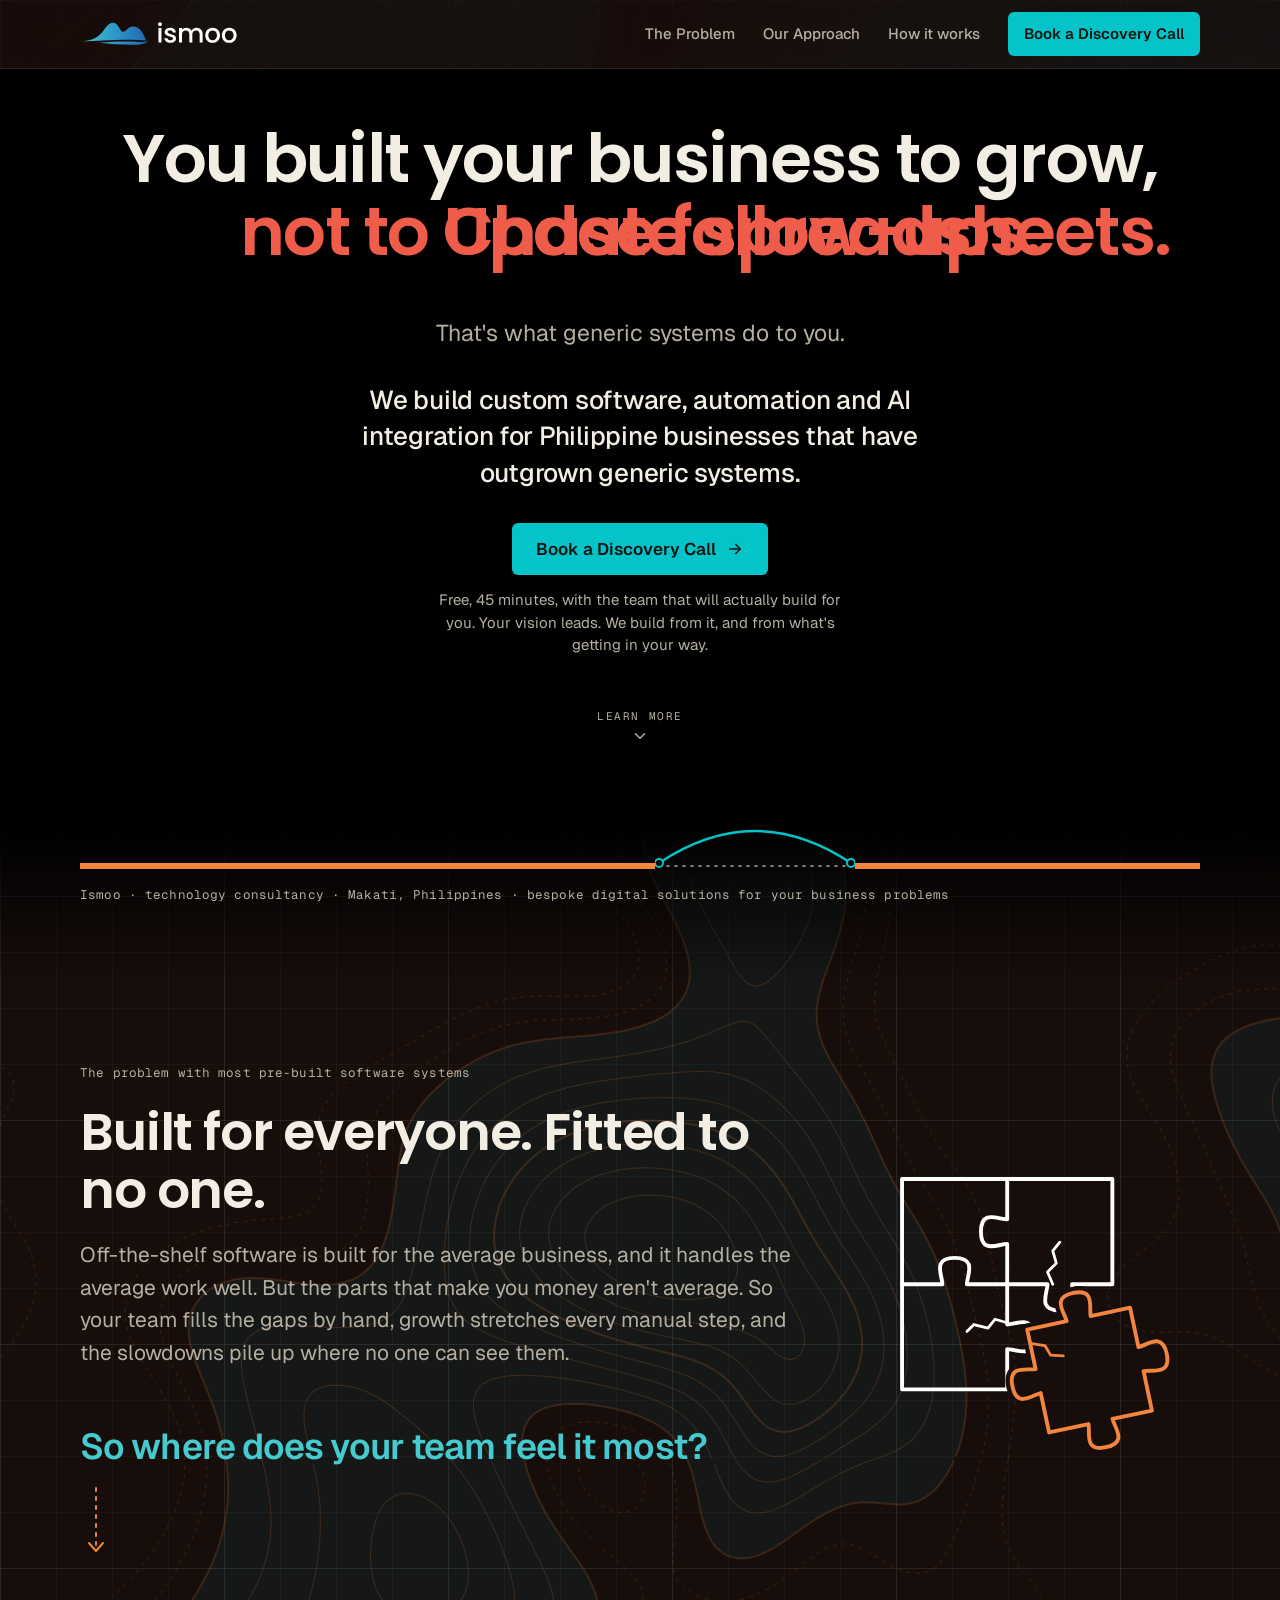
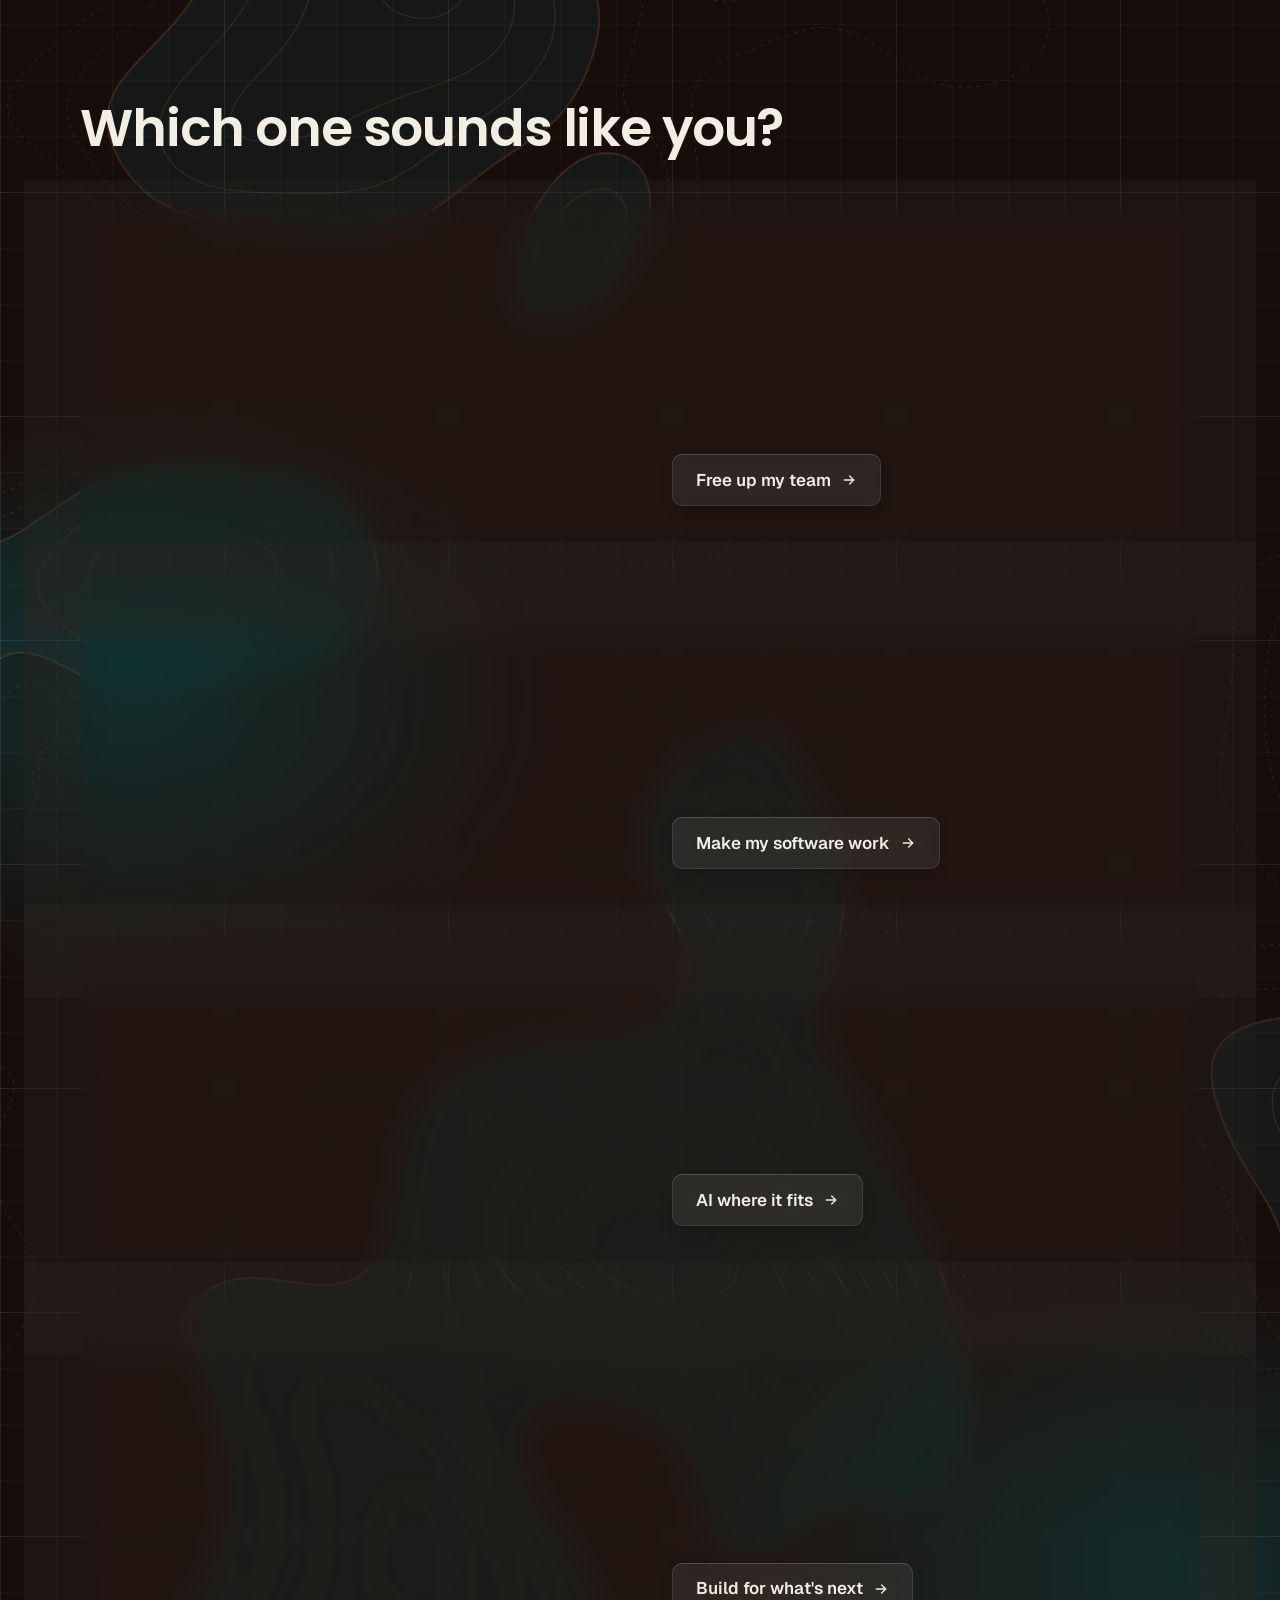
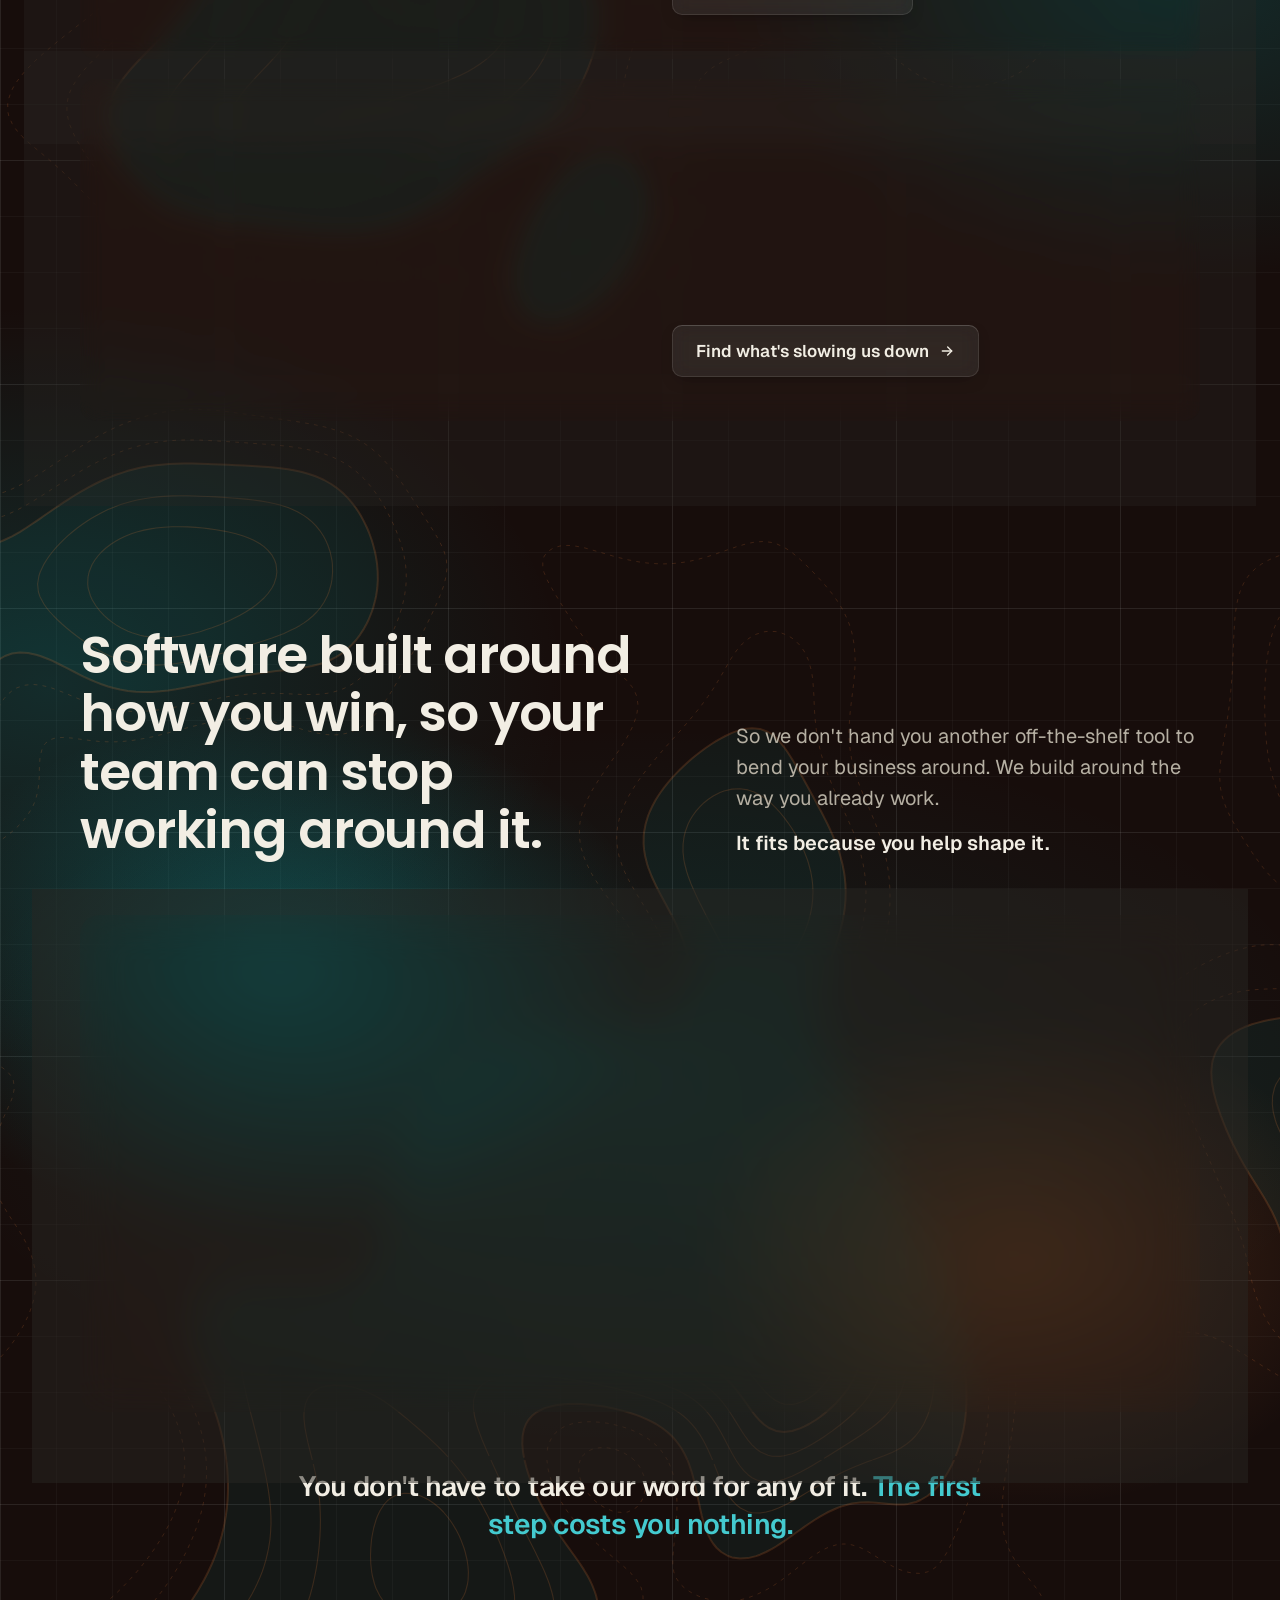
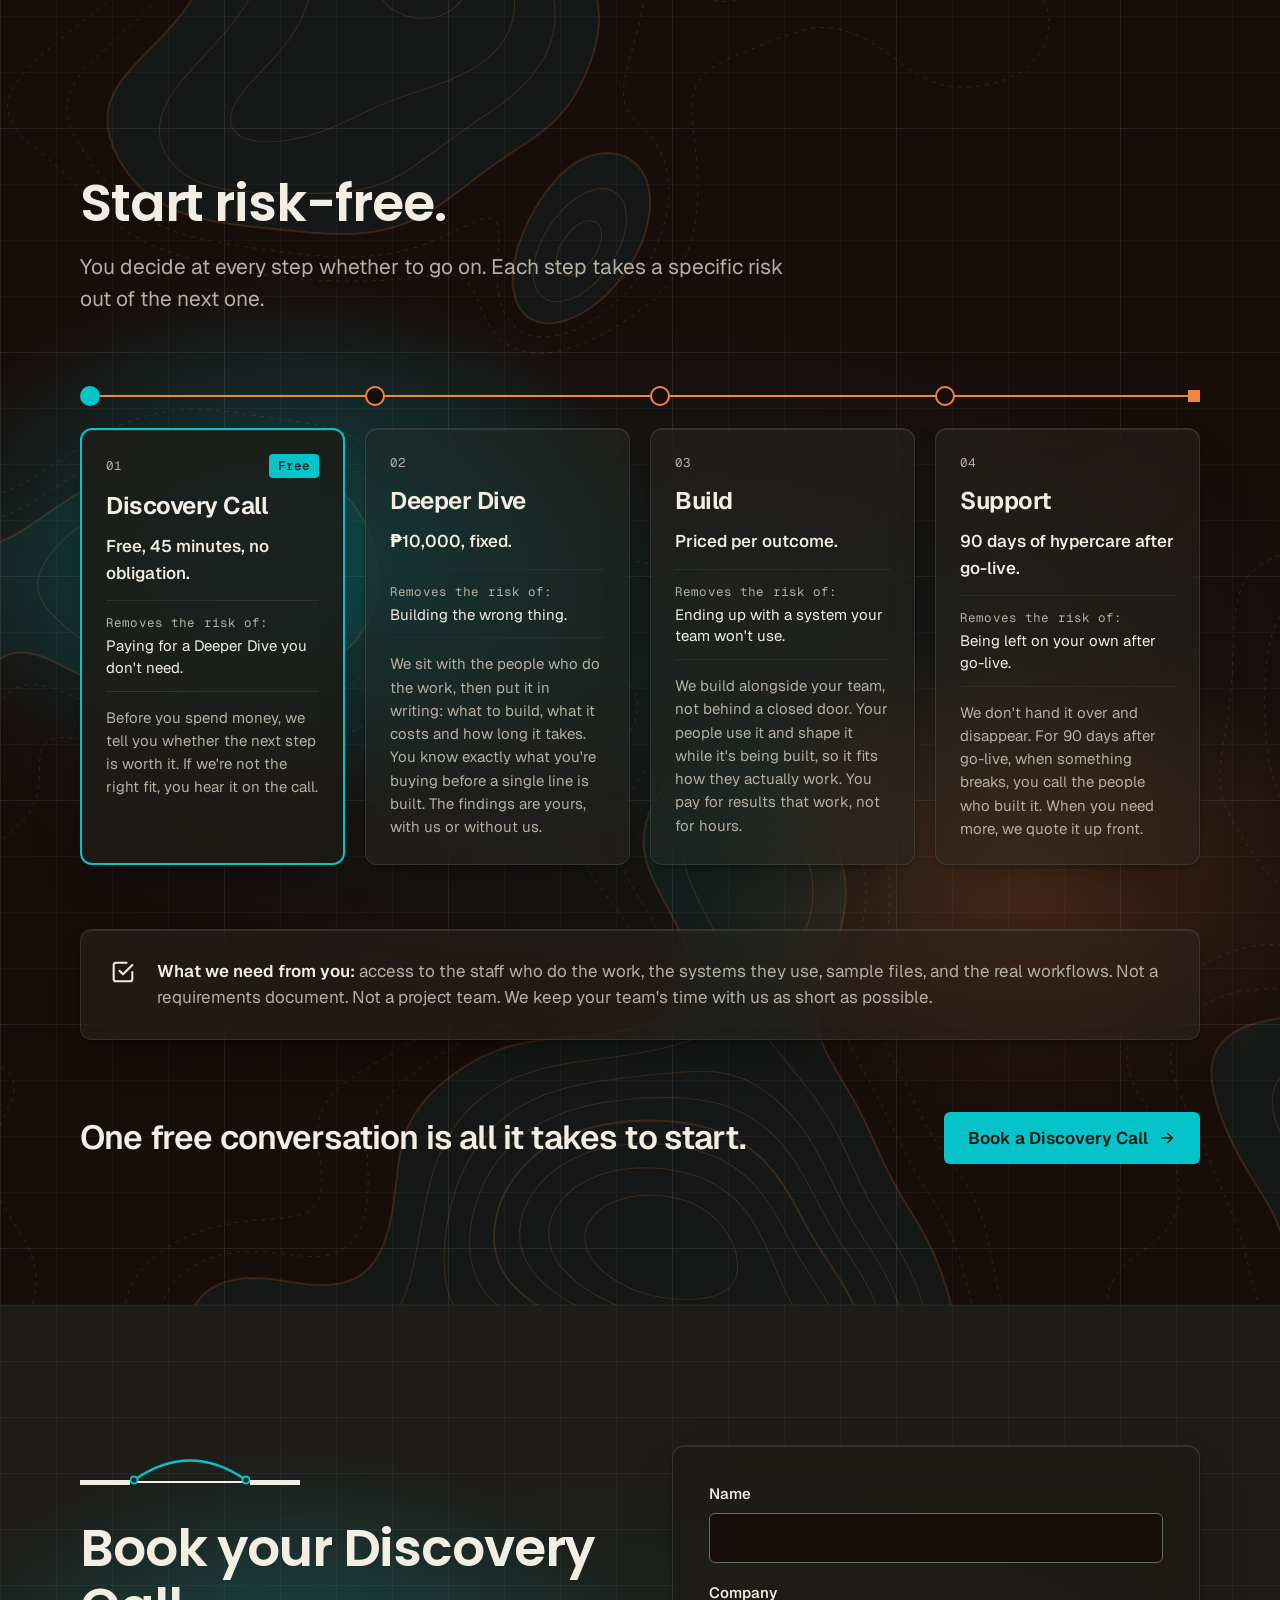
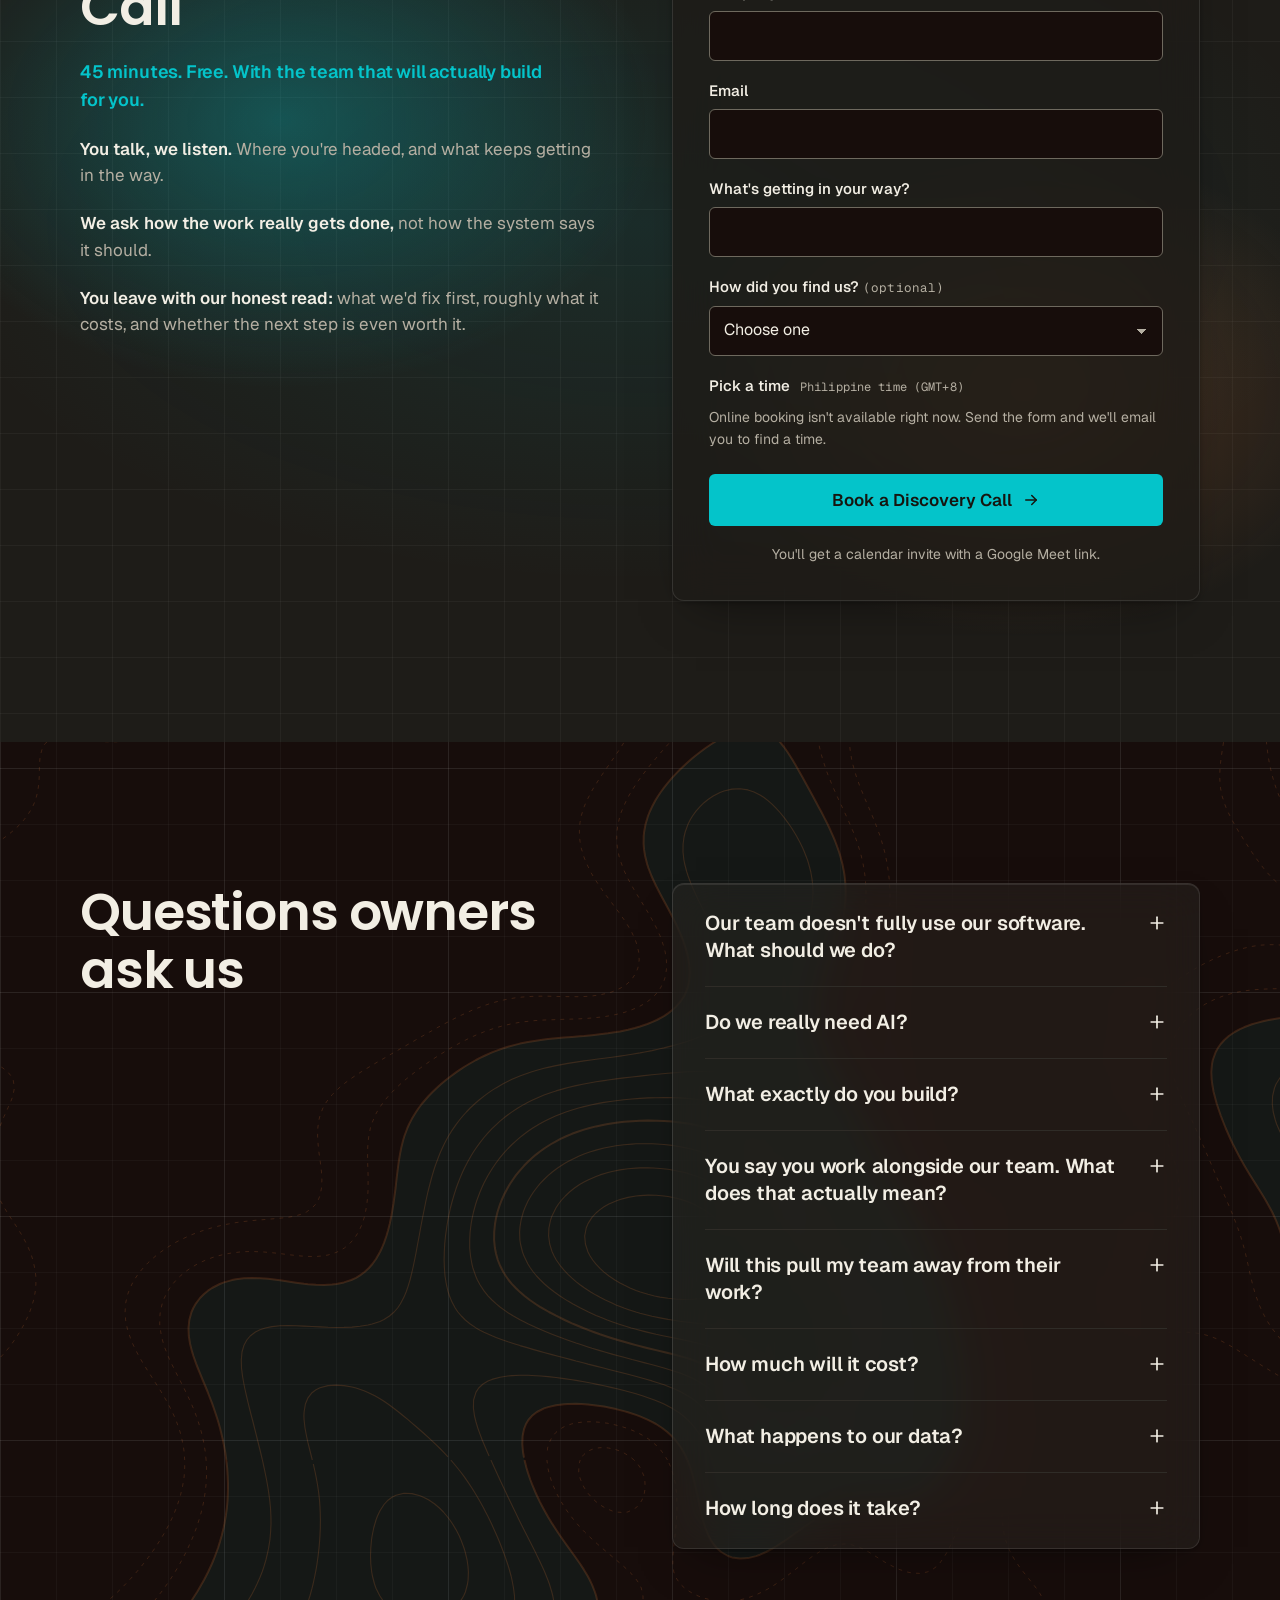
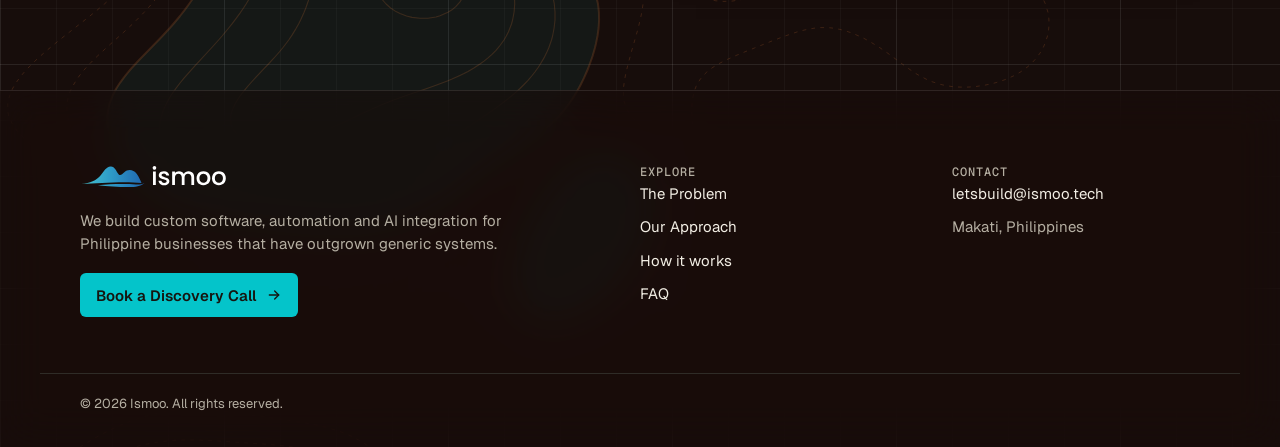
==== index.html @ 70ae2725 "Drop team names from the booking confirmation Co-Authored-By: Claude Opus 5.5 <noreply@anthropic.com" ====
<!doctype html>
<html lang="en">
<head>
<meta charset="utf-8">
<meta name="viewport" content="width=device-width, initial-scale=1">
<title>Ismoo · We bridge the gap between your business and your systems</title>
<meta name="description" content="Ismoo builds custom software, automation, AI integration and legacy system migration for Philippine businesses that have outgrown generic systems. Start with a free 45-minute Discovery Call.">
<meta name="color-scheme" content="dark">
<link rel="icon" href="assets/favicon.svg" type="image/svg+xml">
<link rel="icon" href="assets/favicon.png" type="image/png" sizes="532x532">
<link rel="apple-touch-icon" href="assets/apple-touch-icon.png">
<link rel="preconnect" href="https://fonts.googleapis.com">
<link rel="preconnect" href="https://fonts.gstatic.com" crossorigin>
<link rel="stylesheet" href="https://fonts.googleapis.com/css2?family=Geist:wght@400;500;600;700&amp;family=Geist+Mono:wght@400;500&amp;family=Poppins:wght@600&amp;display=swap">
<link rel="stylesheet" href="styles.css">
<script src="main.js" defer></script>
</head>
<body>
<!-- data-booking-endpoint: the Google Apps Script web app URL (see apps-script/SETUP.md). -->
<div class="ism t-dark" data-booking-endpoint="https://script.google.com/macros/s/AKfycbw-USOY7JJXz7czmsvI0YEsnIG61EPNq_YQGum_-0q4pwR3gjnSGkUm5IjmBmA4qqgf/exec">
<div class="topo" aria-hidden="true"><div class="topo-land"></div><div class="topo-lines"></div></div>

<header class="hdr">
<div class="wrap" style="position: relative; display: flex; align-items: center; justify-content: space-between; gap: 16px; height: 68px">
<a href="#top" class="wordmark"><img src="assets/ismoo-logo.svg" alt="Ismoo" width="160" height="30" style="display: block; height: 30px; width: auto"></a>
<button type="button" class="btn btn-sm burger" aria-label="Menu" aria-expanded="false" aria-controls="site-menu"><svg width="22" height="22" viewBox="0 0 24 24" fill="none" stroke="currentColor" stroke-width="2" stroke-linecap="round" aria-hidden="true"><path class="bar-top" d="M4 7h16"></path><path class="bar-mid" d="M4 12h16"></path><path class="bar-bot" d="M4 17h16"></path></svg></button>
<nav class="menu" id="site-menu" aria-label="Page sections" hidden>
<ul>
<li><a href="#the-problem">The Problem</a></li>
<li><a href="#software-that-fits">Our Approach</a></li>
<li><a href="#risk-free-step">How it works</a></li>
<li><a href="#book">Book a Discovery Call</a></li>
</ul>
</nav>
</div>
<div class="scroll-progress" aria-hidden="true"><span></span></div>
</header>


<main id="top" style="position: relative; z-index: 1">

<section class="hero" style="padding: clamp(32px, 6vh, 112px) 0 clamp(72px, 9vh, 120px)">
<div class="wrap" style="display: flex; flex-direction: column; align-items: center; text-align: center">
<h1 class="h1">You built your business to grow, <br class="desk-br"><span class="ember">not&nbsp;to</span> <span class="rot"><span class="ph on">Update spreadsheets.</span> <span class="ph">Chase follow-ups.</span> <span class="ph">Approve everything.</span> <span class="ph">Make sense of AI hype.</span> <span class="ph">Fix data errors.</span> <span class="ph">Put out fires.</span></span></h1>

<div style="display: flex; flex-direction: column; align-items: center; gap: 32px; margin-top: clamp(32px, 4vw, 48px)">
<p style="font-size: clamp(19px, 1.9vw, 23px); line-height: 1.45; color: var(--ink-2); max-width: 32rem">That's what generic systems do to you.</p>
<p style="font-size: clamp(20px, 2.1vw, 26px); line-height: 1.4; font-weight: 500; letter-spacing: -0.01em; color: var(--ink); max-width: 40rem">We build custom software, automation and AI integration for Philippine businesses that have outgrown generic systems.</p>
<div style="display: flex; flex-direction: column; gap: 14px; align-items: center">
<a href="#book" class="btn">Book a Discovery Call <svg width="18" height="18" viewBox="0 0 24 24" fill="none" stroke="currentColor" stroke-width="2" stroke-linecap="round" stroke-linejoin="round" aria-hidden="true"><path d="M5 12h14"></path><path d="M13 6l6 6-6 6"></path></svg></a>
<p style="font-size: 15px; line-height: 1.5; color: var(--ink-2); max-width: 26rem">Free, 45 minutes, with the team that will actually build for you. Your vision leads. We build from it, and from what's getting in your way.</p>
</div>
</div>
<a href="#the-problem" class="scroll-cue"><span>Learn more</span><svg width="18" height="18" viewBox="0 0 24 24" fill="none" stroke="currentColor" stroke-width="2" stroke-linecap="round" stroke-linejoin="round" aria-hidden="true"><path d="M6 9l6 6 6-6"></path></svg></a>
</div>

<div class="wrap hero-base" style="margin-top: clamp(40px, 6vh, 96px)">
<div class="bridge" aria-hidden="true">
<div class="ledge l"></div>
<svg width="200" height="64" viewBox="0 0 200 64">
<line class="b-gap" x1="4" y1="61" x2="196" y2="61"></line>
<path class="b-arc" pathLength="1" d="M4 58 Q100 -6 196 58"></path>
<circle class="b-joint" cx="4" cy="58" r="4"></circle>
<circle class="b-joint" cx="196" cy="58" r="4"></circle>
</svg>
<div class="ledge r"></div>
</div>
<p class="mono" style="color: var(--ink-2); padding: 16px 0 0">Ismoo<span class="wide-only"> · technology consultancy · Makati, Philippines</span> · bespoke digital solutions for your business problems</p>
</div>
</section>

<section style="padding-top: clamp(48px, 6vw, 96px)">
<div class="wrap problem-grid">
<div style="max-width: 48rem; display: flex; flex-direction: column; gap: 20px">
<p class="mono" style="color: var(--ink-2)">The problem with most pre-built software systems</p>
<h2 class="h2 anchor" id="the-problem">Built for everyone. Fitted to no one.</h2>
<p style="font-size: clamp(18px, 1.7vw, 21px); line-height: 1.55; color: var(--ink-2)">Off-the-shelf software is built for the average business, and it handles the average work well. But the parts that make you money aren't average. So your team fills the gaps by hand, growth stretches every manual step, and the slowdowns pile up where no one can see them.</p>
<a href="#sounds-like-you" class="problem-next">So where does your team feel it most?<svg class="drop" width="24" height="72" viewBox="0 0 24 72" aria-hidden="true"><path d="M12 2v62"></path><path d="M5 57l7 8 7-8"></path></svg></a>
</div>
<img class="problem-art desk-only" src="assets/forced-fit.svg" alt="" width="480" height="480">
</div>
</section>

<section class="doors-section" style="padding: clamp(88px, 11vw, 152px) 0 clamp(72px, 9vw, 120px)">
<div class="wrap" style="display: flex; flex-direction: column; gap: clamp(32px, 4vw, 52px)">
<h2 class="h2 anchor" id="sounds-like-you">Which one sounds like you?</h2>
<div class="doors">

<article class="door">
<button type="button" class="door-select" aria-pressed="false" aria-label="This sounds like us: Your team runs on copy-paste."></button>
<div class="door-head">
<p class="mono door-offer">Automation</p>
<h3 class="door-quote"><svg width="22" height="18" viewBox="0 0 22 18" aria-hidden="true"><circle cx="3" cy="15" r="2" fill="var(--accent)"></circle><circle cx="9" cy="10" r="3" fill="var(--accent)"></circle><circle cx="17" cy="5" r="4.5" fill="var(--accent)"></circle></svg><span>“I hired people to grow the business. They spend all day encoding.”</span></h3>
</div>
<div class="door-main">
<div class="door-tag"><span class="door-icon" aria-hidden="true"><img src="assets/icons/door1-copy-paste.svg" alt="" width="40" height="40"></span><p class="door-problem">Your team runs on copy-paste.</p></div>
<p class="body">Orders arrive on Viber, go into a spreadsheet, then get typed into the system again. Every handoff costs time and invites errors. We learn where hands touch the work, then automate what doesn't need a person.</p>
<div class="cta"><a href="#book" class="btn btn-ghost" data-door="Free up my team">Free up my team <svg width="16" height="16" viewBox="0 0 24 24" fill="none" stroke="currentColor" stroke-width="2" stroke-linecap="round" stroke-linejoin="round" aria-hidden="true"><path d="M5 12h14"></path><path d="M13 6l6 6-6 6"></path></svg></a></div>
</div>
</article>

<article class="door">
<button type="button" class="door-select" aria-pressed="false" aria-label="This sounds like us: You paid for software that doesn't fit."></button>
<div class="door-head">
<p class="mono door-offer">Custom software</p>
<h3 class="door-quote"><svg width="22" height="18" viewBox="0 0 22 18" aria-hidden="true"><circle cx="3" cy="15" r="2" fill="var(--accent)"></circle><circle cx="9" cy="10" r="3" fill="var(--accent)"></circle><circle cx="17" cy="5" r="4.5" fill="var(--accent)"></circle></svg><span>“We paid for all of it. Why are we still in Excel?”</span></h3>
</div>
<div class="door-main">
<div class="door-tag"><span class="door-icon" aria-hidden="true"><img src="assets/icons/door2-software-misfit.svg" alt="" width="40" height="40"></span><p class="door-problem">You paid for software that doesn't fit.</p></div>
<p class="body">Half the features sit unopened, and the one screen your team needs doesn't exist. So they export, patch and work around it. We watch how your team really works, then tune what you have or build what's missing.</p>
<div class="cta"><a href="#book" class="btn btn-ghost" data-door="Make my software work">Make my software work <svg width="16" height="16" viewBox="0 0 24 24" fill="none" stroke="currentColor" stroke-width="2" stroke-linecap="round" stroke-linejoin="round" aria-hidden="true"><path d="M5 12h14"></path><path d="M13 6l6 6-6 6"></path></svg></a></div>
</div>
</article>

<article class="door">
<button type="button" class="door-select" aria-pressed="false" aria-label="This sounds like us: AI here. AI there. AI everywhere."></button>
<div class="door-head">
<p class="mono door-offer">AI integration</p>
<h3 class="door-quote"><svg width="22" height="18" viewBox="0 0 22 18" aria-hidden="true"><circle cx="3" cy="15" r="2" fill="var(--accent)"></circle><circle cx="9" cy="10" r="3" fill="var(--accent)"></circle><circle cx="17" cy="5" r="4.5" fill="var(--accent)"></circle></svg><span>“Everyone says we need AI. Do we really?”</span></h3>
</div>
<div class="door-main">
<div class="door-tag"><span class="door-icon" aria-hidden="true"><img src="assets/icons/door3-ai-puzzle.svg" alt="" width="40" height="40"></span><p class="door-problem">AI here. <br>AI there. <br>AI everywhere.</p></div>
<p class="body">Some will change your business. Most are noise. You don't have to chase AI for the sake of adopting AI. We start with how your team works, then put AI where it pays off most.</p>
<div class="cta"><a href="#book" class="btn btn-ghost" data-door="AI where it fits">AI where it fits <svg width="16" height="16" viewBox="0 0 24 24" fill="none" stroke="currentColor" stroke-width="2" stroke-linecap="round" stroke-linejoin="round" aria-hidden="true"><path d="M5 12h14"></path><path d="M13 6l6 6-6 6"></path></svg></a></div>
</div>
</article>

<article class="door">
<button type="button" class="door-select" aria-pressed="false" aria-label="This sounds like us: It works today. Will it work at twice the size?"></button>
<div class="door-head">
<p class="mono door-offer">Custom software · Automation</p>
<h3 class="door-quote"><svg width="22" height="18" viewBox="0 0 22 18" aria-hidden="true"><circle cx="3" cy="15" r="2" fill="var(--accent)"></circle><circle cx="9" cy="10" r="3" fill="var(--accent)"></circle><circle cx="17" cy="5" r="4.5" fill="var(--accent)"></circle></svg><span>“We're fine now. I don't want to hire ten more people just to keep up.”</span></h3>
</div>
<div class="door-main">
<div class="door-tag"><span class="door-icon" aria-hidden="true"><img src="assets/icons/door4-scale.svg" alt="" width="40" height="40"></span><p class="door-problem">It works today. <br>Will it work at twice the size?</p></div>
<p class="body">Your systems handle today's volume. More orders, more branches and more people will stretch every manual step you've learned to live with. We map where you're headed and build systems that carry the growth, so scaling doesn't mean hiring just to keep up.</p>
<div class="cta"><a href="#book" class="btn btn-ghost" data-door="Build for what's next">Build for what's next <svg width="16" height="16" viewBox="0 0 24 24" fill="none" stroke="currentColor" stroke-width="2" stroke-linecap="round" stroke-linejoin="round" aria-hidden="true"><path d="M5 12h14"></path><path d="M13 6l6 6-6 6"></path></svg></a></div>
</div>
</article>

<article class="door door-wide">
<button type="button" class="door-select" aria-pressed="false" aria-label="This sounds like us: Something's off. You just can't name it."></button>
<div class="door-head">
<p class="mono door-offer">Discovery</p>
<h3 class="door-quote"><svg width="22" height="18" viewBox="0 0 22 18" aria-hidden="true"><circle cx="3" cy="15" r="2" fill="var(--accent)"></circle><circle cx="9" cy="10" r="3" fill="var(--accent)"></circle><circle cx="17" cy="5" r="4.5" fill="var(--accent)"></circle></svg><span>“Nothing's broken. So why does everything feel so slow?”</span></h3>
</div>
<div class="door-main">
<div class="door-tag"><span class="door-icon" aria-hidden="true"><img src="assets/icons/door5-find-the-drag.svg" alt="" width="40" height="40"></span><p class="door-problem">Something's off. <br>You just can't name it.</p></div>
<p class="body">Orders move and reports come out. Nothing is technically broken, but everything takes longer than it should, and nobody can say why. We trace how the work really flows, find where it drags, and show you what's worth fixing.</p>
<div class="cta"><a href="#book" class="btn btn-ghost" data-door="Find what's slowing us down">Find what's slowing us down <svg width="16" height="16" viewBox="0 0 24 24" fill="none" stroke="currentColor" stroke-width="2" stroke-linecap="round" stroke-linejoin="round" aria-hidden="true"><path d="M5 12h14"></path><path d="M13 6l6 6-6 6"></path></svg></a></div>
</div>
</article>

</div>
</div>
</section>

<section class="glow-section" style="padding: clamp(48px, 7vw, 96px) 0">
<div class="wrap approach">
<div class="approach-head anchor" id="software-that-fits">
<h2 class="h2">Software built around how you win, so your team can stop working around it.</h2>
<div class="approach-lede">
<p>So we don't hand you another off-the-shelf tool to bend your business around. We build around the way you already work.</p>
<p>It fits because you help shape it.</p>
</div>
</div>
<div class="glass offer-card">
<p class="mono offer-h">What we build</p>
<ul class="offer-grid">
<li>
<span class="offer-icon"><img src="assets/icons/offer-custom-software.svg" alt="" width="44" height="44"></span>
<h3>Custom software</h3>
<p>The tool your team was missing, built around how they already work.</p>
</li>
<li>
<span class="offer-icon"><img src="assets/icons/offer-automation.svg" alt="" width="44" height="44"></span>
<h3>Automation</h3>
<p>Retyping, copy-paste and chasing, handled by the system instead of your people.</p>
</li>
<li>
<span class="offer-icon"><img src="assets/icons/offer-ai-integration.svg" alt="" width="44" height="44"></span>
<h3>AI integration</h3>
<p>AI where it pays off most, from reading invoices to answering customers to spotting trends in your numbers.</p>
</li>
<li>
<span class="offer-icon"><img src="assets/icons/offer-legacy-migration.svg" alt="" width="44" height="44"></span>
<h3>Legacy system migration</h3>
<p>Move off the old system without losing your data or the habits that work.</p>
</li>
</ul>
<div class="offer-includes">
<p class="mono offer-h">Every build includes</p>
<ul>
<li><svg width="18" height="18" viewBox="0 0 24 24" fill="none" stroke="currentColor" stroke-width="2.2" stroke-linecap="round" stroke-linejoin="round" aria-hidden="true"><path d="M5 12.5l4.5 4.5L19 7.5"></path></svg><span>Team onboarding</span></li>
<li><svg width="18" height="18" viewBox="0 0 24 24" fill="none" stroke="currentColor" stroke-width="2.2" stroke-linecap="round" stroke-linejoin="round" aria-hidden="true"><path d="M5 12.5l4.5 4.5L19 7.5"></path></svg><span>90 days of hypercare</span></li>
<li><svg width="18" height="18" viewBox="0 0 24 24" fill="none" stroke="currentColor" stroke-width="2.2" stroke-linecap="round" stroke-linejoin="round" aria-hidden="true"><path d="M5 12.5l4.5 4.5L19 7.5"></path></svg><span>Ongoing support, quoted up front</span></li>
</ul>
</div>
</div>
<p class="approach-close">You don't have to take our word for any of it. <span>The first step costs you nothing.</span></p>
</div>
</section>

<section class="glow-section" style="padding: clamp(88px, 11vw, 152px) 0">
<div class="wrap" style="display: flex; flex-direction: column; gap: clamp(36px, 5vw, 64px)">
<div style="display: flex; flex-direction: column; gap: 18px; max-width: 46rem">
<h2 class="h2 anchor" id="risk-free-step">Start risk-free.</h2>
<p style="font-size: clamp(18px, 1.7vw, 21px); color: var(--ink-2)">You decide at every step whether to go on. Each step takes a specific risk out of the next one.</p>
</div>

<ol class="steps">
<li class="step free">
<span class="node" aria-hidden="true"></span>
<div class="step-card">
<div style="display: flex; justify-content: space-between; align-items: center; gap: 12px"><span class="mono muted">01</span><span class="mono free-tag">Free</span></div>
<h3 style="font-size: 24px; font-weight: 650; letter-spacing: -0.02em; line-height: 1.15">Discovery Call</h3>
<p style="font-weight: 550">Free, 45 minutes, no obligation.</p>
<div class="risk"><span class="mono muted">Removes the risk of:</span><span style="font-size: 15px; line-height: 1.45">Paying for a Deeper Dive you don't need.</span></div>
<p class="muted" style="font-size: 15px; line-height: 1.55">Before you spend money, we tell you whether the next step is worth it. If we're not the right fit, you hear it on the call.</p>
</div>
</li>
<li class="step">
<span class="node" aria-hidden="true"></span>
<div class="step-card">
<span class="mono muted">02</span>
<h3 style="font-size: 24px; font-weight: 650; letter-spacing: -0.02em; line-height: 1.15">Deeper Dive</h3>
<p style="font-weight: 550">₱10,000, fixed.</p>
<div class="risk"><span class="mono muted">Removes the risk of:</span><span style="font-size: 15px; line-height: 1.45">Building the wrong thing.</span></div>
<p class="muted" style="font-size: 15px; line-height: 1.55">We sit with the people who do the work, then put it in writing: what to build, what it costs and how long it takes. You know exactly what you're buying before a single line is built. The findings are yours, with us or without us.</p>
</div>
</li>
<li class="step">
<span class="node" aria-hidden="true"></span>
<div class="step-card">
<span class="mono muted">03</span>
<h3 style="font-size: 24px; font-weight: 650; letter-spacing: -0.02em; line-height: 1.15">Build</h3>
<p style="font-weight: 550">Priced per outcome.</p>
<div class="risk"><span class="mono muted">Removes the risk of:</span><span style="font-size: 15px; line-height: 1.45">Ending up with a system your team won't use.</span></div>
<p class="muted" style="font-size: 15px; line-height: 1.55">We build alongside your team, not behind a closed door. Your people use it and shape it while it's being built, so it fits how they actually work. You pay for results that work, not for hours.</p>
</div>
</li>
<li class="step">
<span class="node" aria-hidden="true"></span>
<div class="step-card">
<span class="mono muted">04</span>
<h3 style="font-size: 24px; font-weight: 650; letter-spacing: -0.02em; line-height: 1.15">Support</h3>
<p style="font-weight: 550">90 days of hypercare after go-live.</p>
<div class="risk"><span class="mono muted">Removes the risk of:</span><span style="font-size: 15px; line-height: 1.45">Being left on your own after go-live.</span></div>
<p class="muted" style="font-size: 15px; line-height: 1.55">We don't hand it over and disappear. For 90 days after go-live, when something breaks, you call the people who built it. When you need more, we quote it up front.</p>
</div>
</li>
</ol>

<div class="needs">
<svg width="28" height="28" viewBox="0 0 24 24" fill="none" stroke="var(--ink)" stroke-width="1.75" stroke-linecap="round" stroke-linejoin="round" aria-hidden="true"><path d="M9 11l3 3 8-8"></path><path d="M20 12v6a2 2 0 0 1-2 2H6a2 2 0 0 1-2-2V6a2 2 0 0 1 2-2h9"></path></svg>
<p style="color: var(--ink-2)"><strong style="color: var(--ink); font-weight: 600">What we need from you:</strong> access to the staff who do the work, the systems they use, sample files, and the real workflows. Not a requirements document. Not a project team. We keep your team's time with us as short as possible.</p>
</div>

<div style="display: flex; flex-wrap: wrap; align-items: center; justify-content: space-between; gap: 24px; padding-top: 8px">
<p style="font-size: clamp(24px, 2.6vw, 34px); font-weight: 600; letter-spacing: -0.025em; line-height: 1.2">One free conversation is all it takes to start.</p>
<a href="#book" class="btn">Book a Discovery Call <svg width="18" height="18" viewBox="0 0 24 24" fill="none" stroke="currentColor" stroke-width="2" stroke-linecap="round" stroke-linejoin="round" aria-hidden="true"><path d="M5 12h14"></path><path d="M13 6l6 6-6 6"></path></svg></a>
</div>
</div>
</section>

<section id="book" class="band" style="padding: clamp(88px, 11vw, 144px) 0; scroll-margin-top: 68px">
<div class="wrap split">
<div class="lead anchor" style="display: flex; flex-direction: column; gap: 22px">
<div class="bridge" aria-hidden="true" style="width: 220px; margin-bottom: 12px">
<div class="ledge" style="height: 5px"></div>
<svg width="120" height="40" viewBox="0 0 120 40">
<line class="b-solid" x1="4" y1="37" x2="116" y2="37"></line>
<path class="b-arc" d="M4 35 Q60 -4 116 35"></path>
<circle class="b-joint" cx="4" cy="35" r="3.5"></circle>
<circle class="b-joint" cx="116" cy="35" r="3.5"></circle>
</svg>
<div class="ledge" style="height: 5px"></div>
</div>
<h2 class="h2" style="color: var(--on-band)">Book your Discovery Call</h2>
<p style="font-size: 18px; font-weight: 600; color: var(--accent); letter-spacing: -0.01em">45 minutes. Free. With the team that will actually build for you.</p>
<div class="desk-only" style="display: flex; flex-direction: column; gap: 22px">
<p><strong>You talk, we listen.</strong> Where you're headed, and what keeps getting in the way.</p>
<p><strong>We ask how the work really gets done,</strong> not how the system says it should.</p>
<p><strong>You leave with our honest read:</strong> what we'd fix first, roughly what it costs, and whether the next step is even worth it.</p>
</div>
</div>

<form class="form-card" id="book-form">
<div class="pair">
<div class="field"><label for="f-name">Name</label><input id="f-name" name="name" type="text" autocomplete="name" required title=""></div>
<div class="field"><label for="f-company">Company</label><input id="f-company" name="company" type="text" autocomplete="organization" required title=""></div>
</div>
<div class="field"><label for="f-email">Email</label><input id="f-email" name="email" type="email" autocomplete="email" required title=""></div>
<div class="field"><label for="f-blocker">What's getting in your way?</label><input id="f-blocker" name="blocker" type="text" required title=""></div>
<div class="field"><label for="f-source">How did you find us? <span class="mono" style="color: var(--ink-2); font-weight: 400">(optional)</span></label>
<select id="f-source" name="source">
<option value="">Choose one</option>
<option value="AI assistant">AI assistant (ChatGPT, Gemini, etc.)</option>
<option value="Google search">Google search</option>
<option value="Referral">Referral</option>
<option value="LinkedIn">LinkedIn</option>
<option value="Other">Other</option>
</select>
</div>
<fieldset class="field slot-picker" id="slot-picker">
<legend>Pick a time <span class="mono slot-tz">Philippine time (GMT+8)</span></legend>
<div class="slot-days" role="group" aria-label="Day"></div>
<div class="slot-times" role="radiogroup" aria-label="Time"></div>
<p class="slot-status" aria-live="polite">Loading available times…</p>
</fieldset>
<div class="hp" aria-hidden="true"><label for="f-website">Website</label><input id="f-website" name="website" type="text" tabindex="-1" autocomplete="off"></div>
<input type="hidden" name="door" value="">
<button type="submit" class="btn" style="width: 100%; margin-top: 6px">Book a Discovery Call <svg width="18" height="18" viewBox="0 0 24 24" fill="none" stroke="currentColor" stroke-width="2" stroke-linecap="round" stroke-linejoin="round" aria-hidden="true"><path d="M5 12h14"></path><path d="M13 6l6 6-6 6"></path></svg></button>
<p class="form-note">You'll get a calendar invite with a Google Meet link.</p>
</form>
<div class="form-card book-done" id="book-done" hidden tabindex="-1">
<span class="done-icon" aria-hidden="true"><svg width="28" height="28" viewBox="0 0 24 24" fill="none" stroke="currentColor" stroke-width="2.2" stroke-linecap="round" stroke-linejoin="round"><path d="M5 12.5l4.5 4.5L19 7.5"></path></svg></span>
<h3>You're booked.</h3>
<p class="done-when"></p>
<p>We've sent a calendar invite with a Google Meet link to <strong class="done-email"></strong>. We'll see you there.</p>
<p class="form-note">Need a different time? Reply to the invite or email <a href="mailto:letsbuild@ismoo.tech">letsbuild@ismoo.tech</a>.</p>
</div>
</div>
</section>

<section id="faq" class="faq" itemscope="" itemtype="https://schema.org/FAQPage" style="padding: clamp(88px, 11vw, 144px) 0">
<div class="wrap split">
<h2 class="h2">Questions owners ask us</h2>
<div class="glass faq-panel">
<details itemprop="mainEntity" itemscope="" itemtype="https://schema.org/Question">
<summary><span itemprop="name">Our team doesn't fully use our software. What should we do?</span><svg class="plus" width="20" height="20" viewBox="0 0 24 24" fill="none" stroke="currentColor" stroke-width="2" stroke-linecap="round" aria-hidden="true"><path d="M12 5v14"></path><path d="M5 12h14"></path></svg></summary>
<div class="ans" itemprop="acceptedAnswer" itemscope="" itemtype="https://schema.org/Answer"><p itemprop="text">Find out why before you buy anything new. It's rarely your people; the software wasn't built around how they work. That's where we start.</p></div>
</details>
<details itemprop="mainEntity" itemscope="" itemtype="https://schema.org/Question">
<summary><span itemprop="name">Do we really need AI?</span><svg class="plus" width="20" height="20" viewBox="0 0 24 24" fill="none" stroke="currentColor" stroke-width="2" stroke-linecap="round" aria-hidden="true"><path d="M12 5v14"></path><path d="M5 12h14"></path></svg></summary>
<div class="ans" itemprop="acceptedAnswer" itemscope="" itemtype="https://schema.org/Answer"><p itemprop="text">Maybe, maybe not. We look at how your team works first, then use AI where it pays off most, whether that's reading documents, answering customers or spotting trends. If it won't pay off, we'll tell you.</p></div>
</details>
<details itemprop="mainEntity" itemscope="" itemtype="https://schema.org/Question">
<summary><span itemprop="name">What exactly do you build?</span><svg class="plus" width="20" height="20" viewBox="0 0 24 24" fill="none" stroke="currentColor" stroke-width="2" stroke-linecap="round" aria-hidden="true"><path d="M12 5v14"></path><path d="M5 12h14"></path></svg></summary>
<div class="ans" itemprop="acceptedAnswer" itemscope="" itemtype="https://schema.org/Answer"><p itemprop="text">Custom software, automation, AI integration and legacy system migration. Every build includes onboarding for your team and 90 days of hypercare after go-live. After that, ongoing support is quoted up front.</p></div>
</details>
<details itemprop="mainEntity" itemscope="" itemtype="https://schema.org/Question">
<summary><span itemprop="name">You say you work alongside our team. What does that actually mean?</span><svg class="plus" width="20" height="20" viewBox="0 0 24 24" fill="none" stroke="currentColor" stroke-width="2" stroke-linecap="round" aria-hidden="true"><path d="M12 5v14"></path><path d="M5 12h14"></path></svg></summary>
<div class="ans" itemprop="acceptedAnswer" itemscope="" itemtype="https://schema.org/Answer"><p itemprop="text">We don't build from a requirements document in our office. We spend time where your team works, in person where we can, and watch how the job really gets done. We do all the building. Your team's only job is to tell us honestly whether it's what they need. Some call this forward-deployed engineering. We call it building with you.</p></div>
</details>
<details itemprop="mainEntity" itemscope="" itemtype="https://schema.org/Question">
<summary><span itemprop="name">Will this pull my team away from their work?</span><svg class="plus" width="20" height="20" viewBox="0 0 24 24" fill="none" stroke="currentColor" stroke-width="2" stroke-linecap="round" aria-hidden="true"><path d="M12 5v14"></path><path d="M5 12h14"></path></svg></summary>
<div class="ans" itemprop="acceptedAnswer" itemscope="" itemtype="https://schema.org/Answer"><p itemprop="text">Barely. We do the building; your team just tells us what's working and what isn't. We keep their time with us as short as possible.</p></div>
</details>
<details itemprop="mainEntity" itemscope="" itemtype="https://schema.org/Question">
<summary><span itemprop="name">How much will it cost?</span><svg class="plus" width="20" height="20" viewBox="0 0 24 24" fill="none" stroke="currentColor" stroke-width="2" stroke-linecap="round" aria-hidden="true"><path d="M12 5v14"></path><path d="M5 12h14"></path></svg></summary>
<div class="ans" itemprop="acceptedAnswer" itemscope="" itemtype="https://schema.org/Answer"><p itemprop="text">The first call is free. Deeper Dive on your processes is ₱10,000, fixed. The build is priced per outcome, and you see the number before you commit.</p></div>
</details>
<details itemprop="mainEntity" itemscope="" itemtype="https://schema.org/Question">
<summary><span itemprop="name">What happens to our data?</span><svg class="plus" width="20" height="20" viewBox="0 0 24 24" fill="none" stroke="currentColor" stroke-width="2" stroke-linecap="round" aria-hidden="true"><path d="M12 5v14"></path><path d="M5 12h14"></path></svg></summary>
<div class="ans" itemprop="acceptedAnswer" itemscope="" itemtype="https://schema.org/Answer"><p itemprop="text">That depends on your setup and what we agree, and you'll know exactly what happens to it before we start. We sign an NDA before the Deeper Dive begins.</p></div>
</details>
<details itemprop="mainEntity" itemscope="" itemtype="https://schema.org/Question">
<summary><span itemprop="name">How long does it take?</span><svg class="plus" width="20" height="20" viewBox="0 0 24 24" fill="none" stroke="currentColor" stroke-width="2" stroke-linecap="round" aria-hidden="true"><path d="M12 5v14"></path><path d="M5 12h14"></path></svg></summary>
<div class="ans" itemprop="acceptedAnswer" itemscope="" itemtype="https://schema.org/Answer"><p itemprop="text">It depends on what we build. Deeper Dive ends with a committed timeline, so you know before you spend on the build.</p></div>
</details>
</div>
</div>
</section>

</main>

<footer class="ftr">
<div class="wrap ftr-grid">
<div class="ftr-brand">
<a href="#top" class="wordmark"><img src="assets/ismoo-logo.svg" alt="Ismoo" width="150" height="28" style="display: block; height: 28px; width: auto"></a>
<p>We build custom software, automation and AI integration for Philippine businesses that have outgrown generic systems.</p>
<a href="#book" class="btn btn-sm">Book a Discovery Call <svg width="16" height="16" viewBox="0 0 24 24" fill="none" stroke="currentColor" stroke-width="2" stroke-linecap="round" stroke-linejoin="round" aria-hidden="true"><path d="M5 12h14"></path><path d="M13 6l6 6-6 6"></path></svg></a>
</div>
<nav class="ftr-col" aria-label="Footer">
<h2 class="mono ftr-h">Explore</h2>
<ul>
<li><a href="#the-problem">The Problem</a></li>
<li><a href="#software-that-fits">Our Approach</a></li>
<li><a href="#risk-free-step">How it works</a></li>
<li><a href="#faq">FAQ</a></li>
</ul>
</nav>
<div class="ftr-col">
<h2 class="mono ftr-h">Contact</h2>
<ul>
<li><a href="mailto:letsbuild@ismoo.tech">letsbuild@ismoo.tech</a></li>
<li>Makati, Philippines</li>
</ul>
</div>
</div>
<div class="wrap ftr-bottom">
<p>© <span data-year>2026</span> Ismoo. All rights reserved.</p>
<!-- Privacy Policy link hidden until the policy is final: <a href="privacy.html">Privacy Policy</a> -->
</div>
</footer>

<div class="mobile-cta is-hidden">
<a href="#book" class="btn">Book a Discovery Call <svg width="18" height="18" viewBox="0 0 24 24" fill="none" stroke="currentColor" stroke-width="2" stroke-linecap="round" stroke-linejoin="round" aria-hidden="true"><path d="M5 12h14"></path><path d="M13 6l6 6-6 6"></path></svg></a>
</div>

</div>
</body>
</html>
---- styles.css ----
body{margin:0;background:#170D0B}
.ism{
  --accent:#04C4CA;
  --brand:#E55C0C;
  --bg:#F7F2EE;--surface:#FCF9F6;--ink:#16150F;--ink-2:#4A473E;--line:#DCD6C8;--field:#8A8475;
  --on-accent:#16150F;
  --accent-text:color-mix(in oklab,var(--accent) 50%,#000);
  --accent-hover:color-mix(in oklab,var(--accent) 86%,#000);
  --accent-soft:color-mix(in oklab,var(--accent) 24%,var(--bg));
  --band:#16150F;--on-band:#F5F2EA;--on-band-2:#BDB6A6;--band-line:#3A372F;
  --focus:#1F5FD1;
  --ember:#C23A26;
  background:var(--bg);color:var(--ink);
  font-family:'Geist',ui-sans-serif,system-ui,-apple-system,'Segoe UI',Roboto,sans-serif;
  font-size:17px;line-height:1.55;-webkit-font-smoothing:antialiased;
}
.ism.t-dark{
  --brand:#F2853F;--bg:#170D0B;--surface:#21140F;--ink:#F2EEE4;--ink-2:#B5AFA2;--line:#2F2C27;--field:#6E695E;
  --accent-text:color-mix(in oklab,var(--accent) 90%,#fff);
  --accent-hover:color-mix(in oklab,var(--accent) 88%,#fff);
  --accent-soft:color-mix(in oklab,var(--accent) 30%,var(--bg));
  --band:#1E1C18;--on-band:#F2EEE4;--on-band-2:#B5AFA2;--band-line:#36332D;
  --focus:#8AB4FF;
  --ember:#EF5D4A;
}
@media (prefers-color-scheme: dark){
  .ism.t-auto{
    --brand:#F2853F;--bg:#170D0B;--surface:#21140F;--ink:#F2EEE4;--ink-2:#B5AFA2;--line:#2F2C27;--field:#6E695E;
    --accent-text:color-mix(in oklab,var(--accent) 90%,#fff);
    --accent-hover:color-mix(in oklab,var(--accent) 88%,#fff);
    --accent-soft:color-mix(in oklab,var(--accent) 30%,var(--bg));
    --band:#1E1C18;--on-band:#F2EEE4;--on-band-2:#B5AFA2;--band-line:#36332D;
    --focus:#8AB4FF;
    --ember:#EF5D4A;
  }
}
.ism *,.ism *::before,.ism *::after{box-sizing:border-box}
.ism h1,.ism h2,.ism h3,.ism p{margin:0}
.ism p,.ism h1,.ism h2,.ism h3{text-wrap:pretty}
.ism a{color:var(--accent-text)}
.ism a:hover{color:var(--ink)}
.ism :focus-visible{outline:2px solid var(--focus);outline-offset:3px;border-radius:3px}
.mono{font-family:'Geist Mono',ui-monospace,'SFMono-Regular',Menlo,Consolas,monospace;font-size:12.5px;letter-spacing:.01em;line-height:1.6}
.wrap{max-width:1200px;margin:0 auto;padding-inline:clamp(16px,4vw,40px)}

.hdr{position:sticky;top:0;z-index:20;background:color-mix(in oklab,var(--bg) 90%,transparent);backdrop-filter:saturate(1.2) blur(10px);-webkit-backdrop-filter:saturate(1.2) blur(10px);border-bottom:1px solid var(--line)}
.ism a.wordmark{color:var(--ink);text-decoration:none}

.btn{display:inline-flex;align-items:center;justify-content:center;gap:10px;min-height:52px;padding:0 24px;border:0;border-radius:6px;background:var(--accent);color:var(--on-accent);font:inherit;font-weight:600;font-size:17px;text-decoration:none;cursor:pointer;transition:background .2s ease,transform .2s ease,box-shadow .2s ease}
.ism a.btn,.ism a.btn:hover{color:var(--on-accent)}
.btn:hover{background:var(--accent-hover)}
.btn:active{transform:translateY(1px)}
.btn svg{transition:transform .2s ease}
.btn:hover svg{transform:translateX(3px)}
.btn-sm{min-height:44px;padding:0 16px;font-size:15px}
.ism a.btn-ghost{background:transparent;color:var(--ink);box-shadow:inset 0 0 0 1.5px var(--ink)}
.ism a.btn-ghost:hover{background:var(--ink);color:var(--bg)}

/* Hero and section headings use Poppins, the typeface of the Ismoo wordmark. */
.h1{font-family:'Poppins',ui-sans-serif,system-ui,sans-serif;font-size:clamp(34px,min(5.8vw,8.4vh),82px);line-height:1.08;letter-spacing:-.025em;font-weight:600;max-width:15.5ch}
.rot{display:grid;color:var(--ember);cursor:default}
.ember{color:var(--ember)}
/* Hero sits on a solid black band. */
/* Fades into the page instead of ending on a hard edge (no "false bottom"). */
.hero{background:linear-gradient(to bottom,#000 calc(100% - 160px),transparent)}
.hero .b-joint{fill:#000}
.ph{grid-area:1/1;opacity:0;transform:translateY(.22em);transition:opacity .5s ease,transform .5s cubic-bezier(.2,.7,.2,1)}
.ph.on{opacity:1;transform:none}
.h2{font-family:'Poppins',ui-sans-serif,system-ui,sans-serif;font-size:clamp(30px,4.1vw,52px);line-height:1.12;letter-spacing:-.022em;font-weight:600}

.bridge{display:flex;align-items:flex-end}
.ledge{height:6px;background:var(--brand);flex:1 1 0}
.ledge.l{flex-grow:5}
.ledge.r{flex-grow:3}
.bridge svg{flex:none;display:block}
.b-arc{fill:none;stroke:var(--accent);stroke-width:2.5;stroke-linecap:round}
.b-gap{stroke:var(--ink-2);stroke-width:1.5;stroke-dasharray:2 6;stroke-linecap:round}
.b-joint{fill:var(--bg);stroke:var(--accent);stroke-width:2}
.hero .b-arc{stroke-dasharray:1;stroke-dashoffset:1;animation:draw 1.8s .5s cubic-bezier(.6,0,.2,1) forwards}
@keyframes draw{to{stroke-dashoffset:0}}

.doors{display:flex;flex-direction:column;gap:20px}
.door{background:var(--surface);border:1px solid var(--line);border-radius:6px;padding:clamp(24px,3.4vw,44px);display:grid;grid-template-columns:minmax(0,1fr) minmax(0,1fr);gap:24px clamp(32px,5vw,72px);align-items:start}
.door-problem{font-size:clamp(17px,1.5vw,19px);line-height:1.35;font-weight:600;color:var(--ink)}
.door-main{display:flex;flex-direction:column;gap:18px;align-items:flex-start}
.door-quote{display:flex;gap:16px;align-items:flex-start;font-size:clamp(26px,3vw,40px);line-height:1.12;letter-spacing:-.028em;font-weight:600}
.door-quote svg{flex:none;margin-top:.3em}
.door .body{color:var(--ink-2);max-width:40rem}
.door .cta{padding-top:4px}
@media (max-width: 760px){.door{grid-template-columns:minmax(0,1fr)}.door-problem{color:var(--ink-2)}}

.split{display:grid;grid-template-columns:repeat(auto-fit,minmax(min(420px,100%),1fr));gap:clamp(28px,5vw,80px);align-items:start}
.hl mark{background:var(--accent-soft);color:var(--ink);padding:.06em .18em;-webkit-box-decoration-break:clone;box-decoration-break:clone;border-radius:2px}

.steps{list-style:none;margin:0;padding:0;display:grid;grid-template-columns:repeat(4,minmax(0,1fr));gap:20px;position:relative}
.steps::before{content:"";position:absolute;top:15px;left:10px;right:6px;height:2px;background:var(--brand)}
.steps::after{content:"";position:absolute;top:10px;right:0;width:12px;height:12px;background:var(--brand)}
.step{position:relative;padding-top:48px;display:flex}
.node{position:absolute;top:6px;left:0;width:20px;height:20px;border-radius:50%;background:var(--bg);border:2px solid var(--brand)}
.step.free .node{background:var(--accent);border-color:var(--accent)}
.step-card{background:var(--surface);border:1px solid var(--line);border-radius:6px;padding:24px;display:flex;flex-direction:column;gap:14px;width:100%}
.step.free .step-card{background:var(--band);color:var(--on-band);border:2px solid var(--accent)}
.step-card .muted{color:var(--ink-2)}
.step.free .muted{color:var(--on-band-2)}
.risk{border-top:1px solid var(--line);border-bottom:1px solid var(--line);padding:12px 0;display:flex;flex-direction:column;gap:2px}
.step.free .risk{border-color:var(--band-line)}
.free-tag{display:inline-flex;align-items:center;height:24px;padding:0 9px;border-radius:4px;background:var(--accent);color:var(--on-accent);font-weight:500}
@media (max-width: 900px){
  .steps{grid-template-columns:minmax(0,1fr);gap:18px;padding-left:40px}
  .steps::before{top:0;bottom:6px;left:9px;right:auto;width:2px;height:auto}
  .steps::after{top:auto;bottom:0;right:auto;left:4px}
  .step{padding-top:0}
  .node{top:26px;left:-40px}
}

.needs{border:1px dashed var(--field);border-radius:6px;padding:clamp(20px,3vw,28px);display:grid;grid-template-columns:auto minmax(0,1fr);gap:16px 20px;align-items:start}

.band{background:var(--band);color:var(--on-band)}
.band .ledge{background:var(--on-band)}
.band .b-joint{fill:var(--band)}
.band .b-solid{stroke:var(--on-band);stroke-width:2}
.lead p{color:var(--on-band-2)}
.lead p strong{color:var(--on-band);font-weight:600}
.form-card{background:var(--surface);color:var(--ink);border-radius:8px;padding:clamp(22px,3vw,36px);display:flex;flex-direction:column;gap:18px}
.field{display:flex;flex-direction:column;gap:7px}
.field label{font-size:15px;font-weight:550}
.field input,.field select{font:inherit;font-size:16px;color:var(--ink);background:var(--bg);border:1px solid var(--field);border-radius:6px;min-height:50px;padding:0 14px;width:100%}
.field select{appearance:none;-webkit-appearance:none;background-image:linear-gradient(45deg,transparent 50%,var(--ink-2) 50%),linear-gradient(135deg,var(--ink-2) 50%,transparent 50%);background-position:calc(100% - 20px) 22px,calc(100% - 15px) 22px;background-size:5px 5px;background-repeat:no-repeat;padding-right:40px}
.field input:focus-visible,.field select:focus-visible{outline:2px solid var(--focus);outline-offset:1px;border-color:var(--ink)}
/* Missed or invalid required fields glow brand orange until fixed. */
.field input.is-invalid{border-color:var(--brand);box-shadow:0 0 0 3px color-mix(in oklab,var(--brand) 28%,transparent),0 0 18px -2px color-mix(in oklab,var(--brand) 45%,transparent);transition:box-shadow .2s ease,border-color .2s ease}
.field input.is-invalid:focus-visible{outline-color:var(--brand)}
.pair{display:grid;grid-template-columns:repeat(auto-fit,minmax(min(220px,100%),1fr));gap:18px}

.faq details{border-top:1px solid var(--line)}
.faq details:last-child{border-bottom:1px solid var(--line)}
.faq summary{list-style:none;cursor:pointer;display:flex;justify-content:space-between;align-items:flex-start;gap:24px;padding:22px 0;font-size:clamp(17px,1.6vw,20px);font-weight:600;letter-spacing:-.01em;line-height:1.35}
.faq summary::-webkit-details-marker{display:none}
.faq summary:hover{color:var(--accent-text)}
.faq .plus{flex:none;margin-top:3px;transition:transform .25s ease}
.faq details[open] .plus{transform:rotate(45deg)}
.faq .ans{padding:0 48px 24px 0;color:var(--ink-2);max-width:62ch}

/* ---------- Glass layer ---------- */
.ism{
  --glow:color-mix(in oklab,var(--accent) 16%,transparent);
  --grid:rgba(229,92,12,.06);--grid-major:rgba(229,92,12,.11);
  --land:color-mix(in oklab,var(--accent) 9%,transparent);--contour:rgba(229,92,12,.26);
  --glass:rgba(251,249,244,.56);
  --glass-strong:rgba(251,249,244,.86);
  --glass-edge:rgba(255,255,255,.8);
  --glass-hi:rgba(255,255,255,.95);
  --glass-shadow:rgba(110,45,10,.14);
  background-image:
    radial-gradient(52rem 36rem at 88% 3%,var(--glow),transparent 70%),
    radial-gradient(46rem 34rem at 4% 46%,var(--glow),transparent 70%),
    linear-gradient(var(--grid-major) 1px,transparent 1px),
    linear-gradient(90deg,var(--grid-major) 1px,transparent 1px),
    linear-gradient(var(--grid) 1px,transparent 1px),
    linear-gradient(90deg,var(--grid) 1px,transparent 1px);
  background-size:auto,auto,224px 224px,224px 224px,56px 56px,56px 56px;
  position:relative;isolation:isolate;
}
/* Topographic layer: island fills + contour lines, tinted by theme */
.topo{position:absolute;inset:0;z-index:0;pointer-events:none;overflow:hidden}
.topo>div{position:absolute;inset:0;
  -webkit-mask-size:1600px 1600px;mask-size:1600px 1600px;
  -webkit-mask-repeat:repeat;mask-repeat:repeat;
  -webkit-mask-position:-220px -140px;mask-position:-220px -140px}
.topo-land{background:var(--land);-webkit-mask-image:url(assets/topo-land.svg);mask-image:url(assets/topo-land.svg)}
.topo-lines{background:var(--contour);-webkit-mask-image:url(assets/topo-lines.svg);mask-image:url(assets/topo-lines.svg)}
.ism.t-dark{
  --glow:color-mix(in oklab,var(--accent) 17%,transparent);
  --grid:rgba(255,255,255,.03);--grid-major:rgba(255,255,255,.06);
  --land:color-mix(in oklab,var(--accent) 6%,transparent);--contour:rgba(242,133,63,.17);
  --glass:rgba(40,38,34,.5);
  --glass-strong:rgba(30,28,25,.84);
  --glass-edge:rgba(255,255,255,.1);
  --glass-hi:rgba(255,255,255,.09);
  --glass-shadow:rgba(0,0,0,.5);
}
@media (prefers-color-scheme: dark){
  .ism.t-auto{
    --glow:color-mix(in oklab,var(--accent) 17%,transparent);
    --grid:rgba(255,255,255,.03);--grid-major:rgba(255,255,255,.06);
  --land:color-mix(in oklab,var(--accent) 6%,transparent);--contour:rgba(242,133,63,.17);
    --glass:rgba(40,38,34,.5);
    --glass-strong:rgba(30,28,25,.84);
    --glass-edge:rgba(255,255,255,.1);
    --glass-hi:rgba(255,255,255,.09);
    --glass-shadow:rgba(0,0,0,.5);
  }
}
.glass,.door,.step-card,.needs,.form-card{
  background:var(--glass);
  -webkit-backdrop-filter:blur(22px) saturate(1.5);backdrop-filter:blur(22px) saturate(1.5);
  border:1px solid var(--glass-edge);
  border-radius:12px;
  box-shadow:inset 0 1px 0 var(--glass-hi),0 2px 6px -2px var(--glass-shadow),0 22px 48px -24px var(--glass-shadow);
}
.form-card{background:var(--glass-strong)}
.step.free .step-card{background:color-mix(in oklab,var(--band) 88%,transparent);border:2px solid var(--accent)}
.hdr{background:color-mix(in oklab,var(--bg) 58%,transparent);-webkit-backdrop-filter:blur(22px) saturate(1.5);backdrop-filter:blur(22px) saturate(1.5);border-bottom-color:var(--glass-edge)}
.band{
  background-color:var(--band);
  background-image:
    radial-gradient(34rem 24rem at 22% 40%,color-mix(in oklab,var(--accent) 30%,transparent),transparent 70%),
    radial-gradient(30rem 22rem at 80% 66%,color-mix(in oklab,var(--brand) 22%,transparent),transparent 70%),
    radial-gradient(60rem 30rem at 50% 50%,color-mix(in oklab,var(--accent) 10%,transparent),transparent 75%),
    linear-gradient(rgba(255,255,255,.04) 1px,transparent 1px),
    linear-gradient(90deg,rgba(255,255,255,.04) 1px,transparent 1px);
  background-size:auto,auto,auto,56px 56px,56px 56px;
}
.faq-panel{padding:4px clamp(20px,3vw,32px)}
.faq-panel details:first-child{border-top:0}
.faq-panel details:last-child{border-bottom:0}
/* Doors: clearer glass over their own light */
.ism{--sheen:rgba(255,255,255,.62);--glass-door:rgba(251,249,244,.34);--btn-glass:rgba(255,255,255,.42)}
.ism.t-dark{--sheen:rgba(255,255,255,.075);--glass-door:rgba(42,40,36,.34);--btn-glass:rgba(255,255,255,.06)}
@media (prefers-color-scheme: dark){
  .ism.t-auto{--sheen:rgba(255,255,255,.075);--glass-door:rgba(42,40,36,.34);--btn-glass:rgba(255,255,255,.06)}
}
.doors-section{
  background-image:
    radial-gradient(38rem 26rem at 10% 34%,var(--glow),transparent 70%),
    radial-gradient(40rem 28rem at 92% 74%,var(--glow),transparent 70%);
}
/* Our Approach and the steps: cyan and orange glow pooled behind the glass. */
.glow-section{
  background-image:
    radial-gradient(34rem 24rem at 22% 40%,color-mix(in oklab,var(--accent) 30%,transparent),transparent 70%),
    radial-gradient(30rem 22rem at 80% 66%,color-mix(in oklab,var(--brand) 22%,transparent),transparent 70%),
    radial-gradient(60rem 30rem at 50% 50%,color-mix(in oklab,var(--accent) 10%,transparent),transparent 75%);
}
.door{
  background:linear-gradient(140deg,var(--sheen) 0%,transparent 42%),var(--glass-door);
  -webkit-backdrop-filter:blur(12px) saturate(1.7);backdrop-filter:blur(12px) saturate(1.7);
  border:1px solid var(--glass-edge);
  border-radius:16px;
  box-shadow:inset 0 1px 0 var(--glass-hi),inset 0 -1px 0 rgba(255,255,255,.12),0 2px 6px -2px var(--glass-shadow),0 28px 56px -28px var(--glass-shadow);
  transition:transform .3s ease,box-shadow .3s ease;
}
.door:hover{transform:translateY(-2px);box-shadow:inset 0 1px 0 var(--glass-hi),inset 0 -1px 0 rgba(255,255,255,.12),0 4px 10px -4px var(--glass-shadow),0 36px 64px -28px var(--glass-shadow)}
.ism .door a.btn-ghost{
  background:var(--btn-glass);
  -webkit-backdrop-filter:blur(10px) saturate(1.5);backdrop-filter:blur(10px) saturate(1.5);
  box-shadow:inset 0 0 0 1px var(--glass-edge),inset 0 1px 0 var(--glass-hi),0 6px 16px -8px var(--glass-shadow);
  color:var(--ink);border-radius:10px;
}
.ism .door a.btn-ghost:hover{background:var(--ink);color:var(--bg)}

/* Problem lead-in: last line pulls the eye down to the doors */
.ism a.problem-next{display:inline-flex;flex-direction:column;align-items:flex-start;gap:18px;margin-top:clamp(20px,3vw,36px);
  text-decoration:none;color:var(--accent-text);font-size:clamp(24px,2.8vw,36px);font-weight:600;letter-spacing:-.025em;line-height:1.2}
.ism a.problem-next:hover{color:var(--ink)}
.drop{margin-left:4px;animation:nudge 2.4s ease-in-out infinite}
.drop path{fill:none;stroke:var(--brand);stroke-width:2;stroke-linecap:round;stroke-linejoin:round}
.drop path:first-child{stroke-dasharray:3 6}
@keyframes nudge{0%,100%{transform:translateY(0)}50%{transform:translateY(6px)}}
@media (prefers-reduced-motion: reduce){.drop{animation:none}}

.door-tag{display:flex;align-items:center;gap:16px}
/* Door icons: line art only */
.door-icon{display:block;flex:none;width:56px;height:56px}
.door-icon img{display:block;width:100%;height:100%}
@media (max-width: 599px){
  .door-icon{display:none}.wide-only{display:none}
  /* Door labels stay on one line: sized so the longest (~22em) fits the card. */
  .door-problem{white-space:nowrap;font-size:min(17px,calc((100vw - 82px) / 23))}
  .door-problem br{display:none}
}
.ic-line{fill:none;stroke:var(--brand);stroke-width:1.8;stroke-linecap:round;stroke-linejoin:round}
.ic-fill{fill:var(--accent);fill-opacity:.42}
.ic-paper{fill:var(--surface);fill-opacity:.85}
.ic-dash{fill:none;stroke:var(--ink);stroke-width:1.6;stroke-dasharray:2.5 3;stroke-linecap:round;opacity:.75}
.ic-acc{fill:none;stroke:var(--accent-text);stroke-width:2;stroke-linecap:round;stroke-linejoin:round}
.ic-faint{fill:none;stroke:var(--ink-2);stroke-width:1.3;stroke-linejoin:round}
.ic-spark{fill:var(--accent-text)}

@media (prefers-reduced-transparency: reduce){
  .glass,.door,.step-card,.needs,.form-card,.hdr{background:var(--surface);-webkit-backdrop-filter:none;backdrop-filter:none}
  .ism .door a.btn-ghost{background:var(--surface);-webkit-backdrop-filter:none;backdrop-filter:none}
}
@media (prefers-reduced-motion: reduce){.door{transition:none}.door:hover{transform:none}}

@media (prefers-reduced-motion: reduce){
  .ph,.btn,.btn svg,.faq .plus{transition:none}
  .hero .b-arc{animation:none;stroke-dashoffset:0}
}

/* Header menu */
.anchor{scroll-margin-top:96px}
.btn.burger{width:44px;padding:0}
.btn.burger:hover svg{transform:none}
/* Bars meet in the middle, then turn into an X; closing plays it backwards. */
.burger path{transform-box:fill-box;transform-origin:center;
  transition:translate .16s ease .14s,rotate .16s ease,opacity .1s ease .14s,scale .16s ease .14s}
.burger[aria-expanded="true"] path{transition:translate .16s ease,rotate .2s cubic-bezier(.2,.8,.2,1) .14s,opacity .1s ease,scale .16s ease}
.burger[aria-expanded="true"] .bar-top{translate:0 5px;rotate:45deg}
.burger[aria-expanded="true"] .bar-mid{opacity:0;scale:.2 1}
.burger[aria-expanded="true"] .bar-bot{translate:0 -5px;rotate:-45deg}
.menu{position:absolute;top:calc(100% + 8px);right:clamp(16px,4vw,40px);min-width:min(280px,calc(100vw - 32px));
  background:var(--glass-strong);-webkit-backdrop-filter:blur(22px) saturate(1.5);backdrop-filter:blur(22px) saturate(1.5);
  border:1px solid var(--glass-edge);border-radius:12px;padding:8px;
  box-shadow:inset 0 1px 0 var(--glass-hi),0 22px 48px -24px var(--glass-shadow)}
.menu[hidden]{display:none}
.menu:not([hidden]){animation:menu-in .18s cubic-bezier(.2,.7,.2,1)}
@keyframes menu-in{from{opacity:0;transform:translateY(-6px) scale(.98)}}
.menu{transform-origin:top right}
.menu ul{list-style:none;margin:0;padding:0;display:flex;flex-direction:column}
.ism .menu a{display:flex;align-items:center;min-height:48px;padding:0 14px;border-radius:8px;color:var(--ink);text-decoration:none;font-weight:500}
.ism .menu a:hover{background:var(--accent-soft);color:var(--ink)}
.ism .menu li:last-child a{color:var(--accent-text);font-weight:600}
@media (prefers-reduced-motion: reduce){.burger path,.burger[aria-expanded="true"] path{transition:none}.menu:not([hidden]){animation:none}}
@media (prefers-reduced-transparency: reduce){.menu{background:var(--surface);-webkit-backdrop-filter:none;backdrop-filter:none}}
/* Desktop: the menu becomes inline header links; the last one is a button. */
@media (min-width: 900px){
  .btn.burger{display:none}
  .menu,.menu[hidden]{display:block;position:static;min-width:0;padding:0;background:none;border:0;border-radius:0;box-shadow:none;-webkit-backdrop-filter:none;backdrop-filter:none;animation:none}
  .menu ul{flex-direction:row;align-items:center;gap:4px}
  .ism .menu a{min-height:44px;padding:0 12px;border-radius:6px;font-size:15px;color:var(--ink-2)}
  .ism .menu a:hover{background:none;color:var(--ink)}
  .ism .menu li:last-child{margin-left:12px}
  .ism .menu li:last-child a{padding:0 16px;background:var(--accent);color:var(--on-accent);font-weight:600;transition:background .2s ease}
  .ism .menu li:last-child a:hover{background:var(--accent-hover);color:var(--on-accent)}
}
/* Desktop only: hidden once the booking section stacks into one column. */
@media (max-width: 899px){.desk-only{display:none !important}}
/* Problem section: copy on the left, big X tile on the right (desktop). */
@media (min-width: 900px){
  .problem-grid{display:grid;grid-template-columns:minmax(0,48rem) auto;justify-content:space-between;align-items:center;gap:clamp(32px,5vw,80px)}
  .problem-art{display:block;width:clamp(240px,26vw,360px);height:auto}
}
/* Mobile: booking button pinned to the bottom, within thumb reach.
   It slides away while the booking section itself is on screen. */
.mobile-cta{display:none}
@media (max-width: 899px){
  .ism{padding-bottom:calc(76px + env(safe-area-inset-bottom))}
  .mobile-cta{display:block;position:fixed;left:0;right:0;bottom:0;z-index:30;
    padding:12px 16px calc(12px + env(safe-area-inset-bottom));
    background:color-mix(in oklab,var(--bg) 70%,transparent);
    -webkit-backdrop-filter:blur(22px) saturate(1.5);backdrop-filter:blur(22px) saturate(1.5);
    border-top:1px solid var(--glass-edge);
    transition:transform .25s ease,visibility .25s}
  .mobile-cta .btn{width:100%}
  .door .cta{display:none}
  .mobile-cta.is-hidden{transform:translateY(100%);visibility:hidden}
}
@media (prefers-reduced-motion: reduce){.mobile-cta{transition:none}}
@media (prefers-reduced-transparency: reduce){.mobile-cta{background:var(--surface);-webkit-backdrop-filter:none;backdrop-filter:none}}
/* Booking form: what happens after submit. */
.form-note{margin-top:-4px;font-size:14px;line-height:1.45;color:var(--ink-2);text-align:center}
/* Phones: the whole door card is a tap target that selects that door. */
.door-select{display:none}
@media (max-width: 899px){
  .door{position:relative}
  .door-select{display:block;position:absolute;inset:0;z-index:1;width:100%;margin:0;padding:0;border:0;border-radius:16px;background:transparent;cursor:pointer;-webkit-tap-highlight-color:transparent}
  .ism .door-select:focus-visible{outline-offset:-3px;border-radius:16px}
  .door.is-selected{border-color:var(--accent);box-shadow:inset 0 0 0 1px var(--accent),0 0 28px -6px color-mix(in oklab,var(--accent) 55%,transparent),0 28px 56px -28px var(--glass-shadow)}
}
/* Footer: brand + description + CTA, two link columns, then the legal row. */
.ftr{position:relative;z-index:1;padding:clamp(48px,6vw,72px) 0 32px;
  /* Same frosted glass as the header. */
  background:color-mix(in oklab,var(--bg) 58%,transparent);-webkit-backdrop-filter:blur(22px) saturate(1.5);backdrop-filter:blur(22px) saturate(1.5);border-top:1px solid var(--glass-edge)}
@media (prefers-reduced-transparency: reduce){.ftr{background:var(--surface);-webkit-backdrop-filter:none;backdrop-filter:none}}
.ftr-grid{display:grid;grid-template-columns:minmax(0,2fr) minmax(0,1fr) minmax(0,1fr);gap:40px clamp(32px,5vw,72px);align-items:start}
.ftr-brand{display:flex;flex-direction:column;align-items:flex-start;gap:18px}
.ftr-brand p{color:var(--ink-2);font-size:15px;line-height:1.55;max-width:30rem}
.ftr-h{font-size:12px;letter-spacing:.08em;text-transform:uppercase;color:var(--ink-2);margin:0 0 14px;font-weight:500}
.ftr ul{list-style:none;margin:0;padding:0;display:flex;flex-direction:column;gap:10px;font-size:15px;color:var(--ink-2)}
.ism .ftr ul a{color:var(--ink);text-decoration:none}
.ism .ftr ul a:hover{color:var(--accent-text)}
.ftr-bottom{display:flex;flex-wrap:wrap;justify-content:space-between;align-items:center;gap:12px 24px;margin-top:clamp(40px,5vw,56px);padding-top:20px;border-top:1px solid var(--line);font-size:13px;color:var(--ink-2)}
.ism .ftr-bottom a{color:var(--ink-2)}
.ism .ftr-bottom a:hover{color:var(--ink)}
@media (max-width: 760px){.ftr-grid{grid-template-columns:minmax(0,1fr) minmax(0,1fr)}.ftr-brand{grid-column:1 / -1}}
/* Legal pages (privacy policy): readable single column. */
.legal{max-width:46rem;display:flex;flex-direction:column;gap:16px}
.legal h1{margin-bottom:8px}
.legal h2{font-size:clamp(20px,2vw,24px);letter-spacing:-.015em;font-weight:600;margin:24px 0 0}
.legal p,.legal li{color:var(--ink-2)}
.legal ul{margin:0;padding-left:1.2em;display:flex;flex-direction:column;gap:6px}
.legal strong{color:var(--ink);font-weight:600}
.draft-note{border:1px dashed var(--brand);border-radius:10px;padding:14px 18px;font-size:15px}
/* Door offering tag above each quote; offerings lines in the approach card. */
.door-head{display:flex;flex-direction:column;gap:12px}
.door-offer{color:var(--ink-2)}
/* Our Approach: intro, "What we build" glass card, closing line. */
.approach{display:flex;flex-direction:column;gap:clamp(36px,5vw,56px)}
.approach-head{display:grid;grid-template-columns:minmax(0,1.25fr) minmax(0,1fr);gap:24px clamp(32px,6vw,96px);align-items:end}
.approach-lede{display:flex;flex-direction:column;gap:14px;font-size:clamp(18px,1.6vw,20px);line-height:1.55;color:var(--ink-2);max-width:32rem}
.approach-lede p:last-child{color:var(--ink);font-weight:600}
.offer-card{border-radius:20px;padding:clamp(24px,4vw,48px);display:flex;flex-direction:column;gap:clamp(24px,3vw,36px)}
.offer-h{color:var(--ink-2);text-transform:uppercase;letter-spacing:.1em;font-size:12px}
.offer-grid{list-style:none;margin:0;padding:0;display:grid;grid-template-columns:repeat(4,minmax(0,1fr))}
.offer-grid li{display:flex;flex-direction:column;align-items:flex-start;gap:14px;padding:4px clamp(16px,2.2vw,32px)}
.offer-grid li:first-child{padding-left:0}
.offer-grid li:last-child{padding-right:0}
.offer-grid li+li{border-left:1px solid var(--glass-edge)}
.offer-icon{display:grid;place-items:center;width:72px;height:72px;border-radius:18px;
  background:linear-gradient(145deg,color-mix(in oklab,var(--accent) 14%,transparent),color-mix(in oklab,var(--accent) 4%,transparent));
  border:1px solid color-mix(in oklab,var(--accent) 28%,transparent);margin-bottom:6px}
.offer-icon img{display:block;width:50px;height:50px}
.offer-grid h3{font-size:clamp(18px,1.6vw,21px);font-weight:600;letter-spacing:-.015em;line-height:1.25}
.offer-grid p{font-size:15px;line-height:1.55;color:var(--ink-2)}
.offer-includes{display:flex;flex-wrap:wrap;align-items:center;gap:14px 28px;padding-top:clamp(20px,2.5vw,28px);border-top:1px solid var(--glass-edge)}
.offer-includes ul{list-style:none;margin:0;padding:0;display:flex;flex-wrap:wrap;gap:10px 24px}
.offer-includes li{display:flex;align-items:center;gap:8px;font-size:15px;font-weight:500;color:var(--ink)}
.offer-includes svg{flex:none;color:var(--accent-text)}
.approach-close{align-self:center;text-align:center;font-size:clamp(20px,2.2vw,28px);font-weight:600;letter-spacing:-.02em;line-height:1.35;max-width:36ch;text-wrap:balance}
.approach-close span{color:var(--accent-text)}
@media (max-width: 900px){
  .approach-head{grid-template-columns:minmax(0,1fr);align-items:start}
  .offer-grid{grid-template-columns:repeat(2,minmax(0,1fr));row-gap:32px}
  .offer-grid li{padding:0 clamp(16px,3vw,28px)}
  .offer-grid li:nth-child(odd){padding-left:0;border-left:0}
  .offer-grid li:nth-child(even){padding-right:0}
}
@media (max-width: 600px){
  .offer-grid{grid-template-columns:minmax(0,1fr);row-gap:0}
  .offer-grid li,.offer-grid li:nth-child(odd),.offer-grid li:nth-child(even){display:grid;grid-template-columns:56px minmax(0,1fr);column-gap:16px;row-gap:4px;padding:18px 0;border-left:0}
  .offer-grid li+li{border-top:1px solid var(--glass-edge)}
  .offer-grid li:first-child{padding-top:0}
  .offer-grid li:last-child{padding-bottom:0}
  .offer-icon{grid-row:1 / span 2;width:56px;height:56px;border-radius:14px;margin:0}
  .offer-icon img{width:34px;height:34px}
}
/* Scroll signals: a cue at the bottom of the hero, and reading progress under the header. */
.scroll-cue{display:inline-flex;flex-direction:column;align-items:center;gap:2px;margin-top:clamp(28px,5vh,56px);padding:6px 12px;
  font-family:'Geist Mono',ui-monospace,Menlo,Consolas,monospace;font-size:11px;letter-spacing:.14em;text-transform:uppercase}
.ism a.scroll-cue,.ism a.scroll-cue:hover{color:var(--ink-2);text-decoration:none}
.ism a.scroll-cue:hover{color:var(--ink)}
.scroll-cue svg{animation:cue 1.8s ease-in-out infinite}
@keyframes cue{0%,100%{transform:translateY(-2px);opacity:.6}50%{transform:translateY(3px);opacity:1}}
.scroll-progress{position:absolute;left:0;right:0;bottom:-1px;height:2px;pointer-events:none}
.scroll-progress span{display:block;height:100%;width:100%;transform:scaleX(var(--progress,0));transform-origin:left;background:var(--accent)}
@media (prefers-reduced-motion: reduce){.scroll-cue svg{animation:none}}
/* Desktop hero headline: "You built your business to grow," on line one,
   "not to [phrase]" on line two. Sized so the longer line (~16.3em in Poppins) fits. */
@media (max-width: 899px){.desk-br{display:none}}
@media (min-width: 900px){
  .hero .h1{max-width:none;font-size:clamp(36px,min(8.4vh,calc((min(100vw,1200px) - 100px) / 16.3)),82px)}
  .hero .rot{display:inline-grid;justify-items:start;vertical-align:top;transition:width .45s cubic-bezier(.2,.7,.2,1)}
  .hero .ph{white-space:nowrap}
}
@media (prefers-reduced-motion: reduce){.hero .rot{transition:none}}
/* Phones and small tablets: the "Learn more" cue floats at the bottom right
   until the visitor reaches the problem section. */
@media (max-width: 899px){
  .scroll-cue{position:fixed;right:16px;bottom:calc(16px + env(safe-area-inset-bottom));z-index:26;margin:0;
    flex-direction:row;gap:6px;padding:10px 14px;border-radius:999px;
    background:color-mix(in oklab,var(--bg) 60%,transparent);-webkit-backdrop-filter:blur(14px) saturate(1.4);backdrop-filter:blur(14px) saturate(1.4);
    border:1px solid var(--glass-edge);box-shadow:0 10px 24px -12px rgba(0,0,0,.6);
    transition:opacity .3s ease,visibility .3s,transform .3s ease}
  .ism a.scroll-cue,.ism a.scroll-cue:hover{color:var(--ink)}
  .scroll-cue.is-gone{opacity:0;visibility:hidden;transform:translateY(8px)}
  /* Keep the bridge and caption clear of the floating cue on first load. */
  .hero .hero-base{margin-top:clamp(96px,16vh,150px) !important}
}
@media (max-width: 899px) and (prefers-reduced-transparency: reduce){.scroll-cue{background:var(--surface);-webkit-backdrop-filter:none;backdrop-filter:none}}
/* Booking: slot picker, spam trap, confirmation. */
.form-card[hidden]{display:none}
.slot-picker{border:0;margin:0;padding:0;min-width:0}
.slot-picker legend{padding:0;margin-bottom:10px;font-size:15px;font-weight:550;display:flex;flex-wrap:wrap;align-items:baseline;gap:4px 10px}
.slot-tz{color:var(--ink-2);font-weight:400;font-size:12px}
.slot-days{display:flex;gap:8px;overflow-x:auto;padding:2px 2px 6px;scrollbar-width:thin;scroll-snap-type:x proximity}
.slot-days:empty,.slot-times:empty{display:none}
.slot-day{flex:none;scroll-snap-align:start;display:flex;flex-direction:column;align-items:center;gap:2px;min-width:64px;min-height:56px;padding:8px 10px;
  border-radius:10px;border:1px solid var(--field);background:var(--bg);color:var(--ink);font:inherit;cursor:pointer;transition:border-color .15s,background .15s}
.slot-day span{font-size:12px;color:var(--ink-2);text-transform:uppercase;letter-spacing:.06em}
.slot-day strong{font-size:16px;font-weight:600}
.slot-day:hover{border-color:var(--ink-2)}
.slot-day[aria-pressed="true"]{border-color:var(--accent);background:color-mix(in oklab,var(--accent) 16%,var(--bg))}
.slot-times{display:grid;grid-template-columns:repeat(auto-fill,minmax(96px,1fr));gap:8px;margin-top:8px}
.slot-time{position:relative}
.slot-time input{position:absolute;opacity:0;inset:0;margin:0;cursor:pointer}
.slot-time span{display:flex;align-items:center;justify-content:center;min-height:44px;border-radius:8px;border:1px solid var(--field);background:var(--bg);font-size:15px;font-weight:500;transition:border-color .15s,background .15s}
.slot-time input:hover+span{border-color:var(--ink-2)}
.slot-time input:checked+span{border-color:var(--accent);background:var(--accent);color:var(--on-accent);font-weight:600}
.slot-time input:focus-visible+span{outline:2px solid var(--focus);outline-offset:2px}
.slot-status{font-size:14px;color:var(--ink-2);margin-top:8px}
.slot-status:empty{display:none}
.slot-picker.is-invalid .slot-times,.slot-picker.is-invalid .slot-days{border-radius:10px;box-shadow:0 0 0 3px color-mix(in oklab,var(--brand) 28%,transparent),0 0 18px -2px color-mix(in oklab,var(--brand) 45%,transparent)}
.slot-picker.is-invalid .slot-status{color:var(--brand)}
.hp{position:absolute;left:-9999px;width:1px;height:1px;overflow:hidden}
.btn[disabled]{opacity:.6;cursor:progress}
.book-done{align-items:flex-start;gap:12px}
.ism .book-done:focus{outline:none}
.book-done .done-icon{display:grid;place-items:center;width:52px;height:52px;border-radius:50%;background:var(--accent);color:var(--on-accent)}
.book-done h3{font-size:clamp(24px,2.4vw,30px);font-weight:600;letter-spacing:-.02em}
.book-done .done-when{font-size:18px;font-weight:600;color:var(--accent-text)}
.book-done p{color:var(--ink-2)}
.book-done strong{color:var(--ink)}
.book-done .form-note{text-align:left}
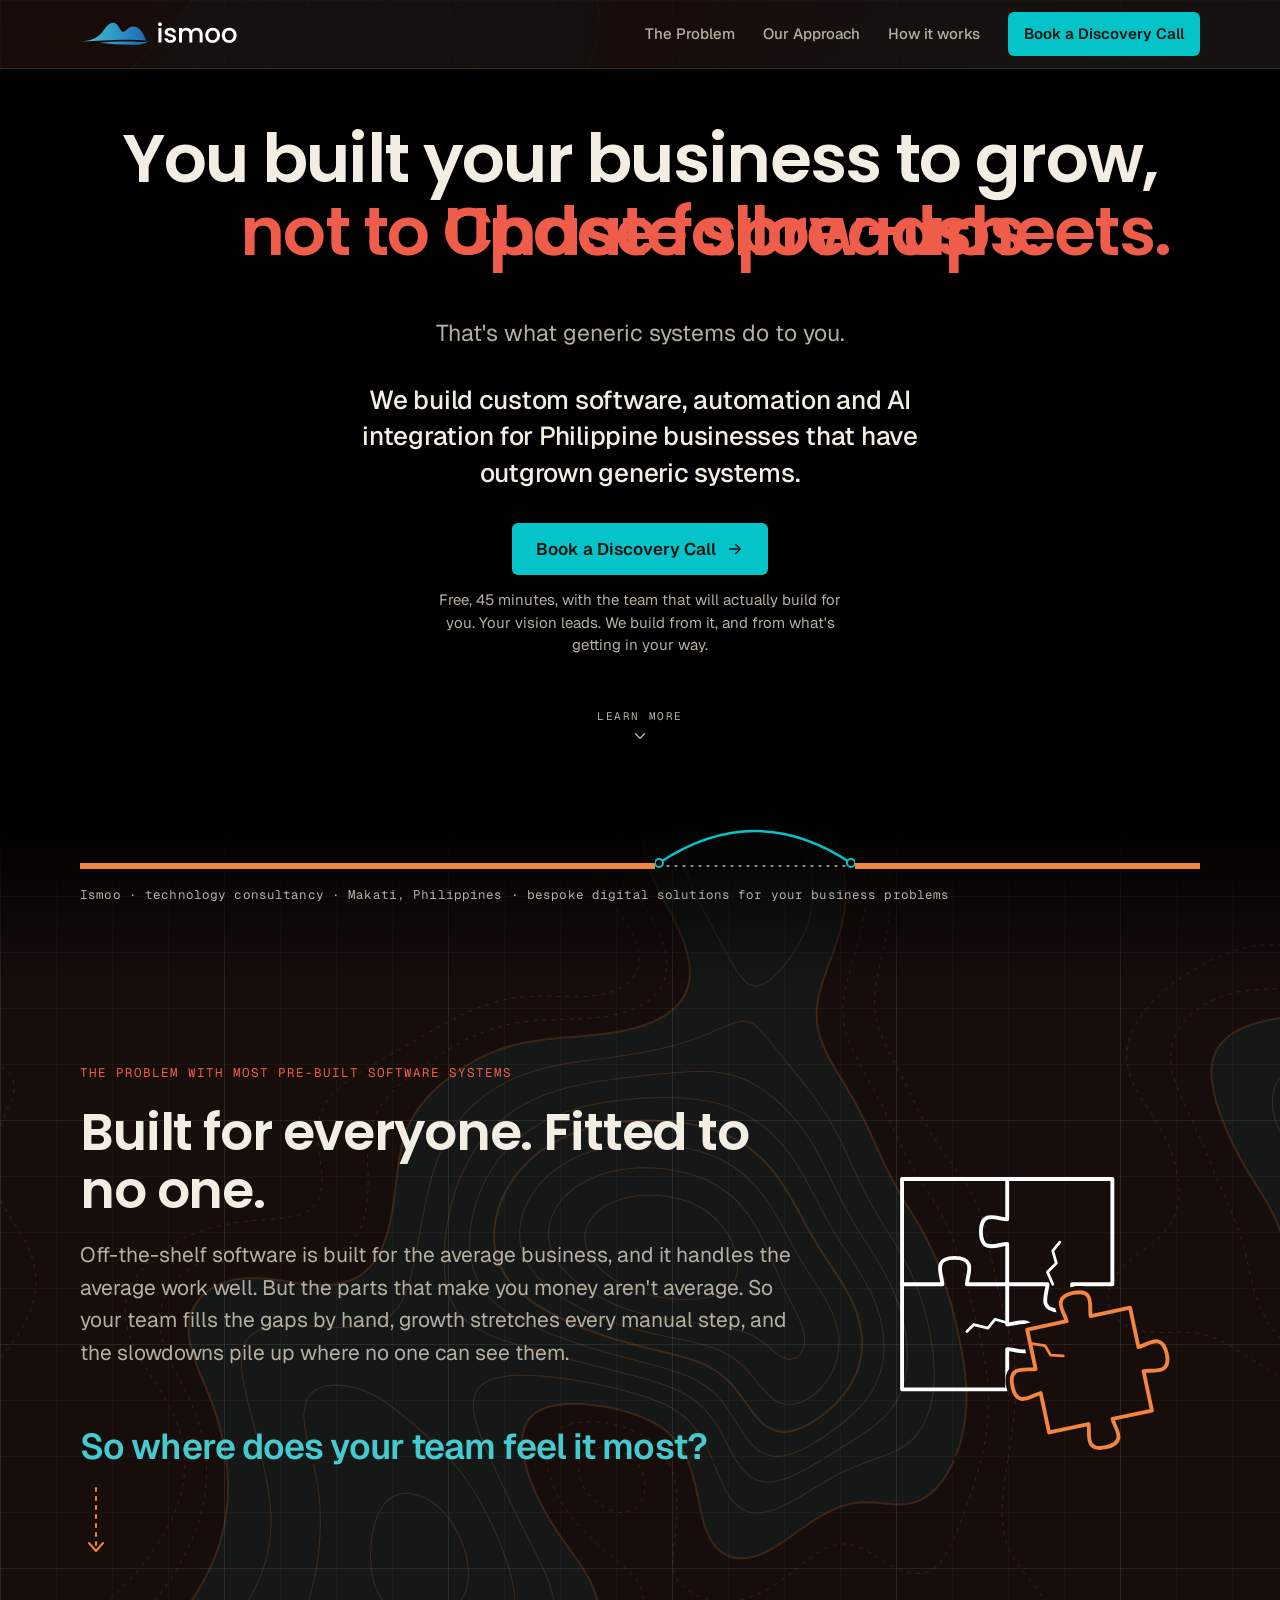
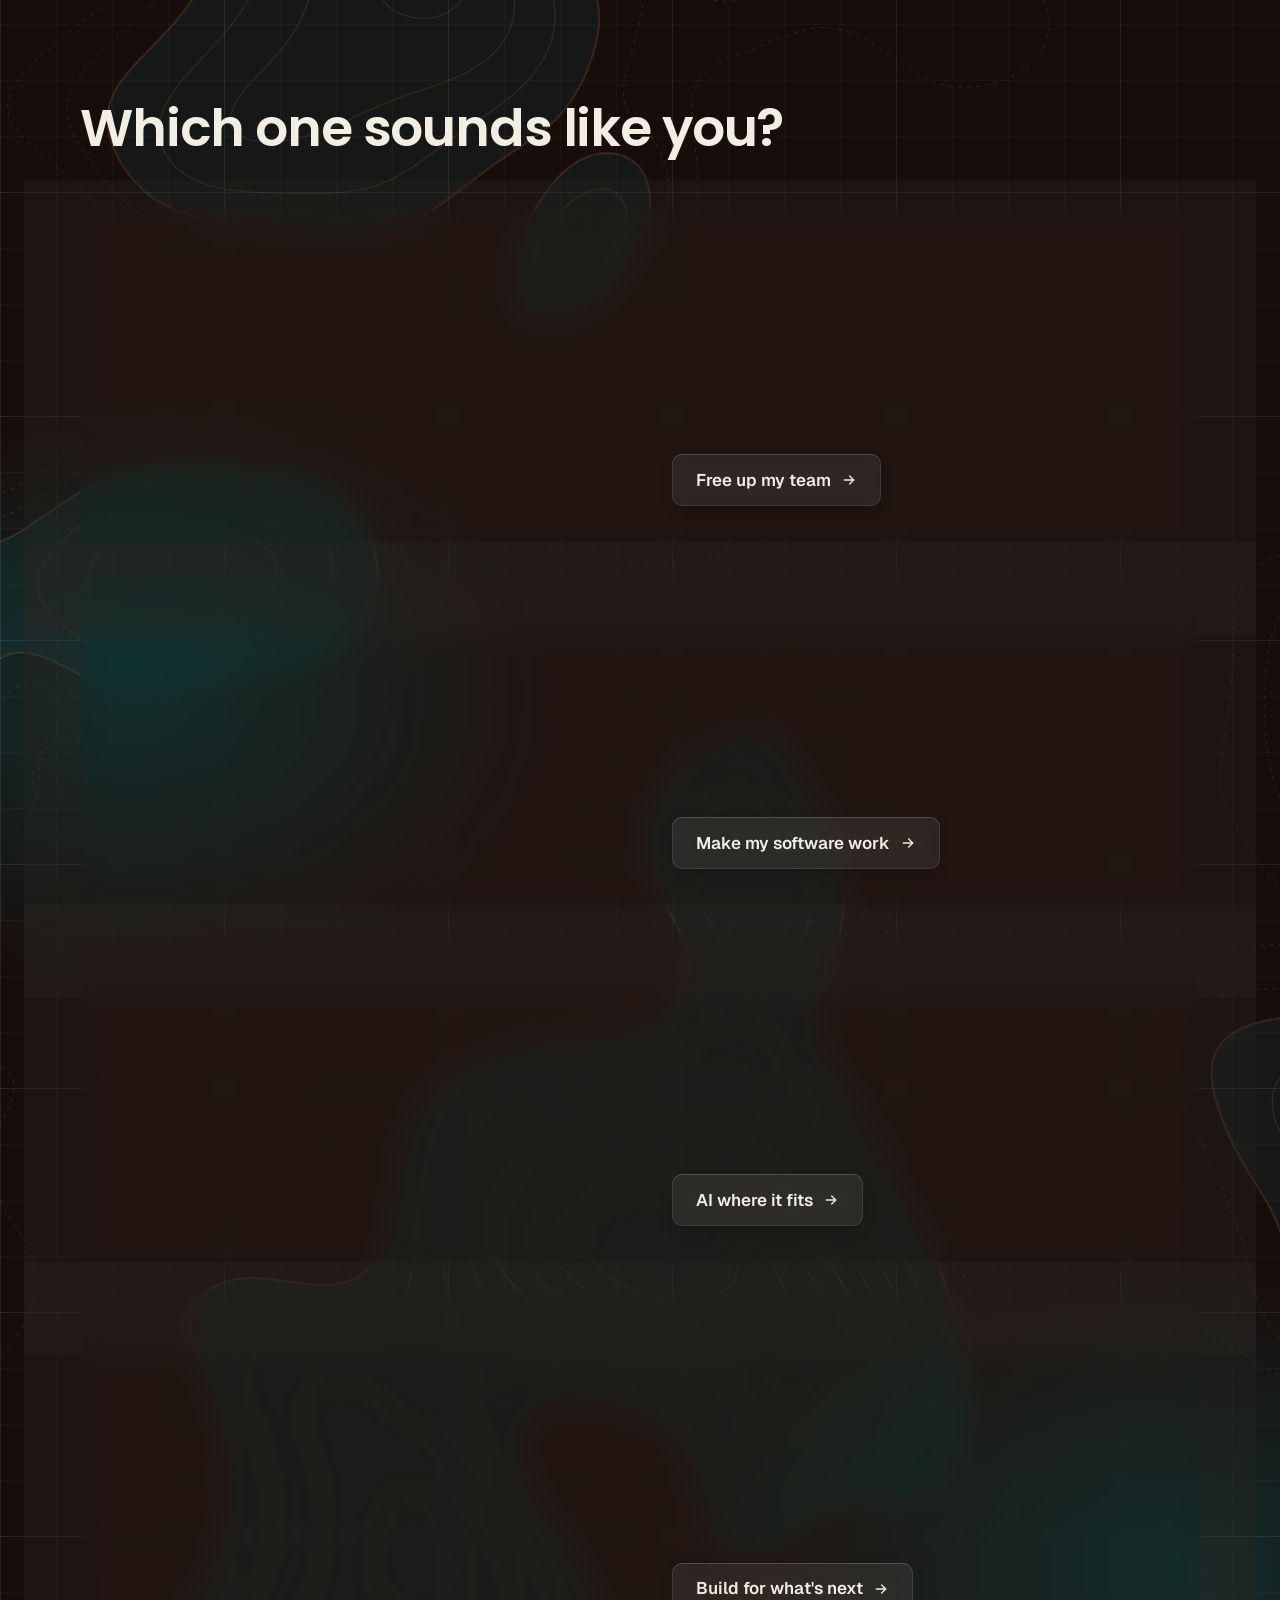
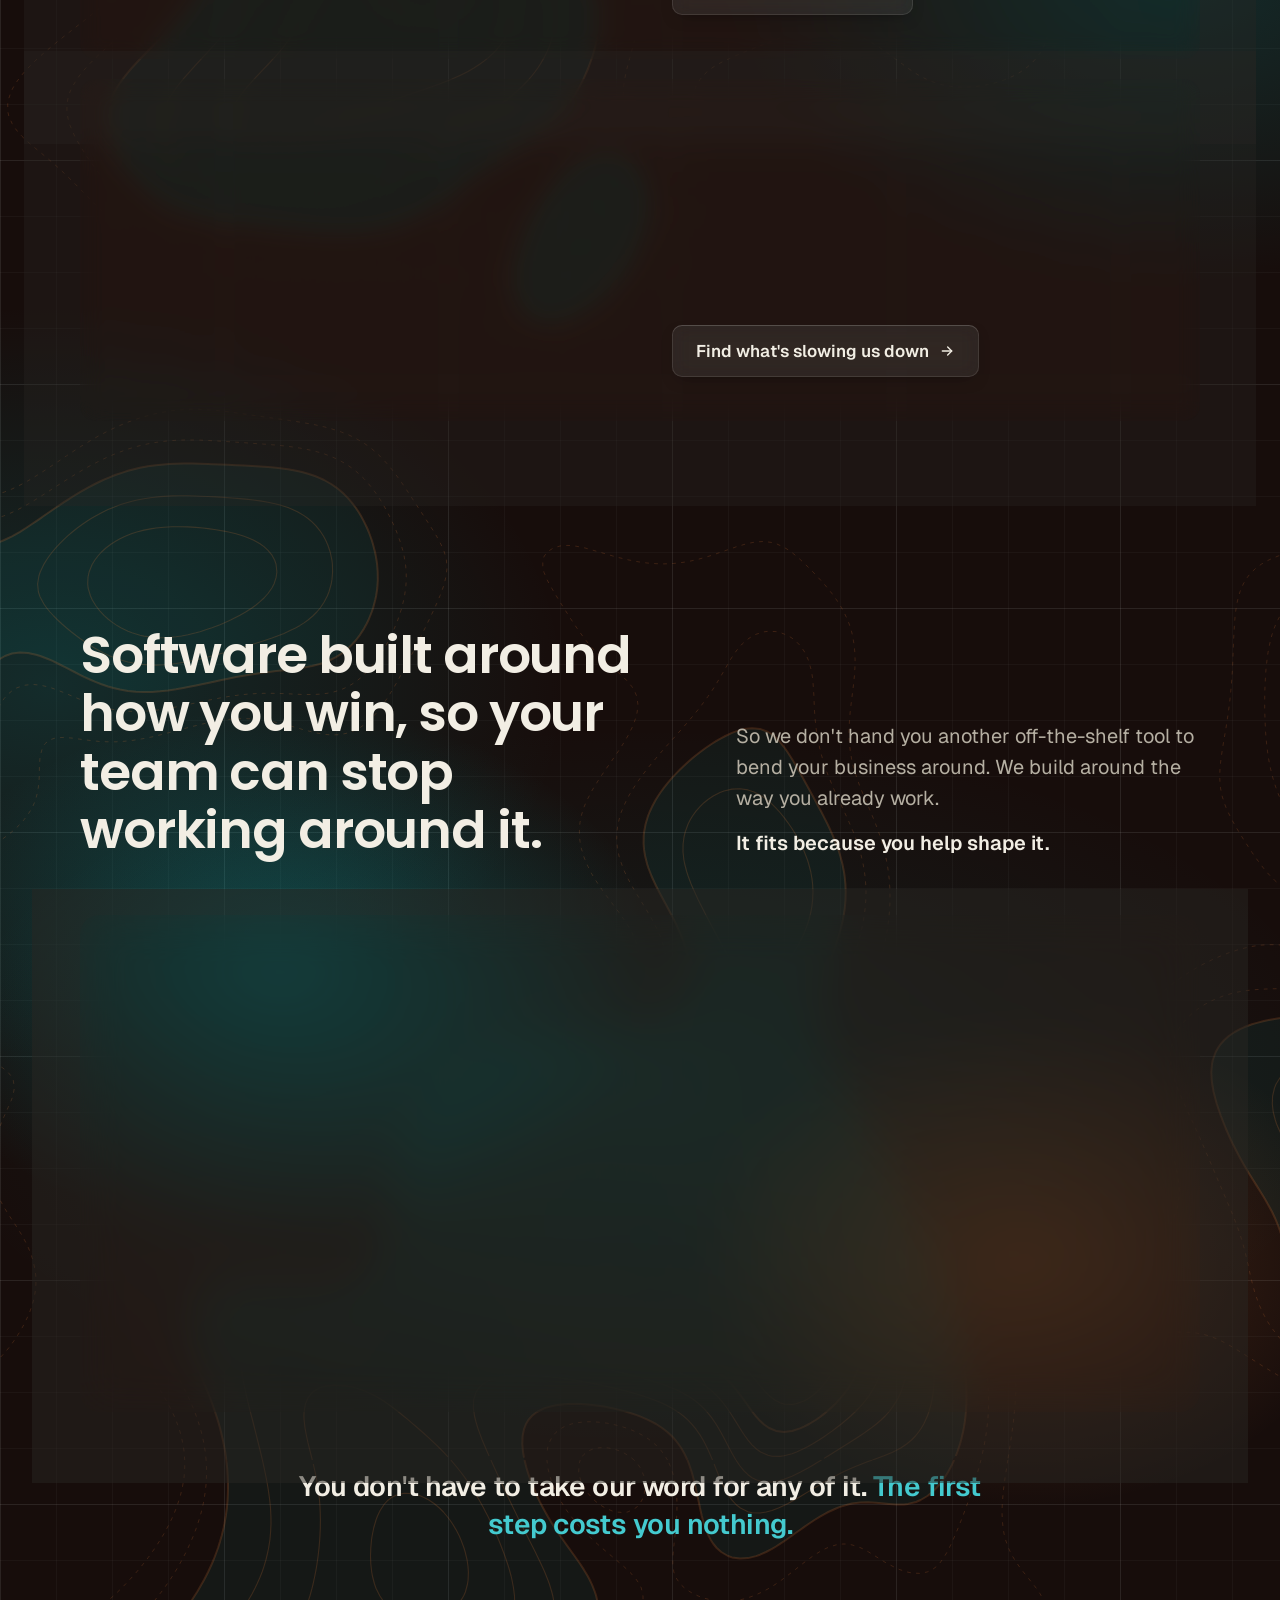
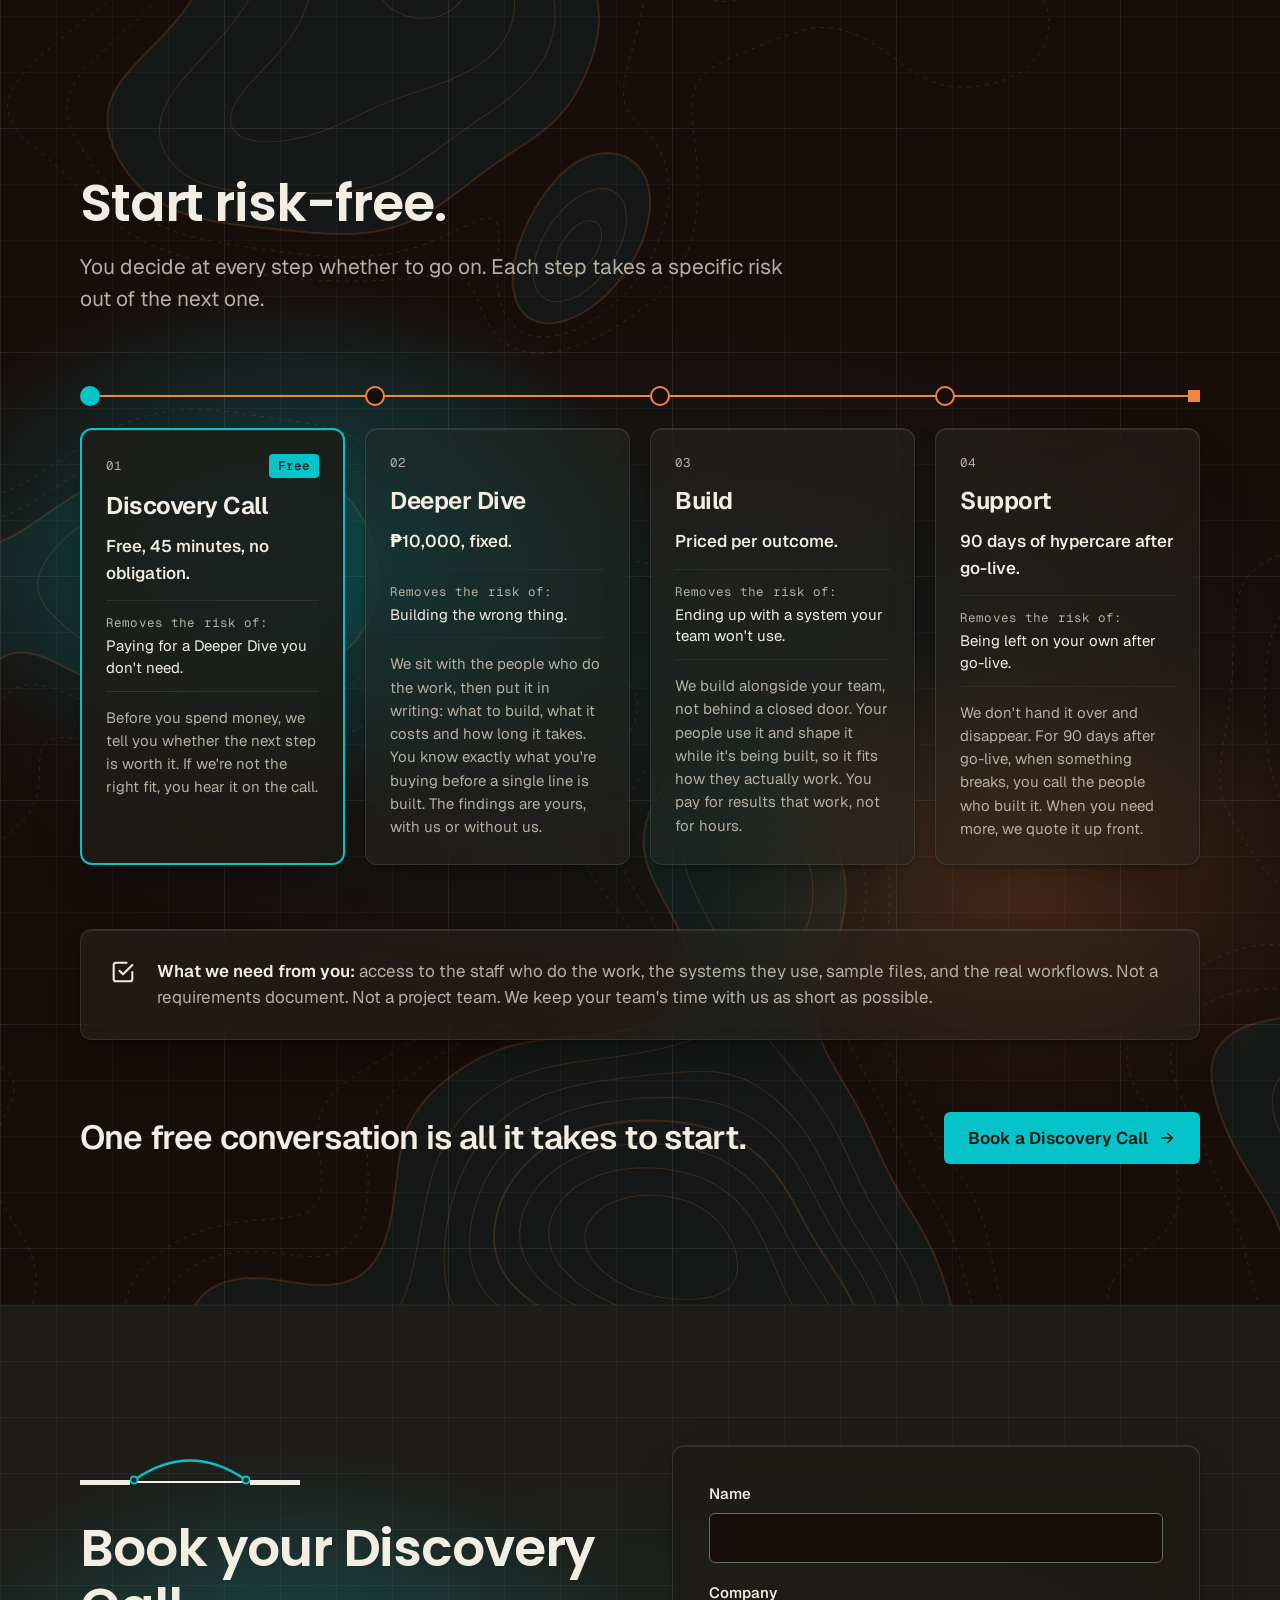
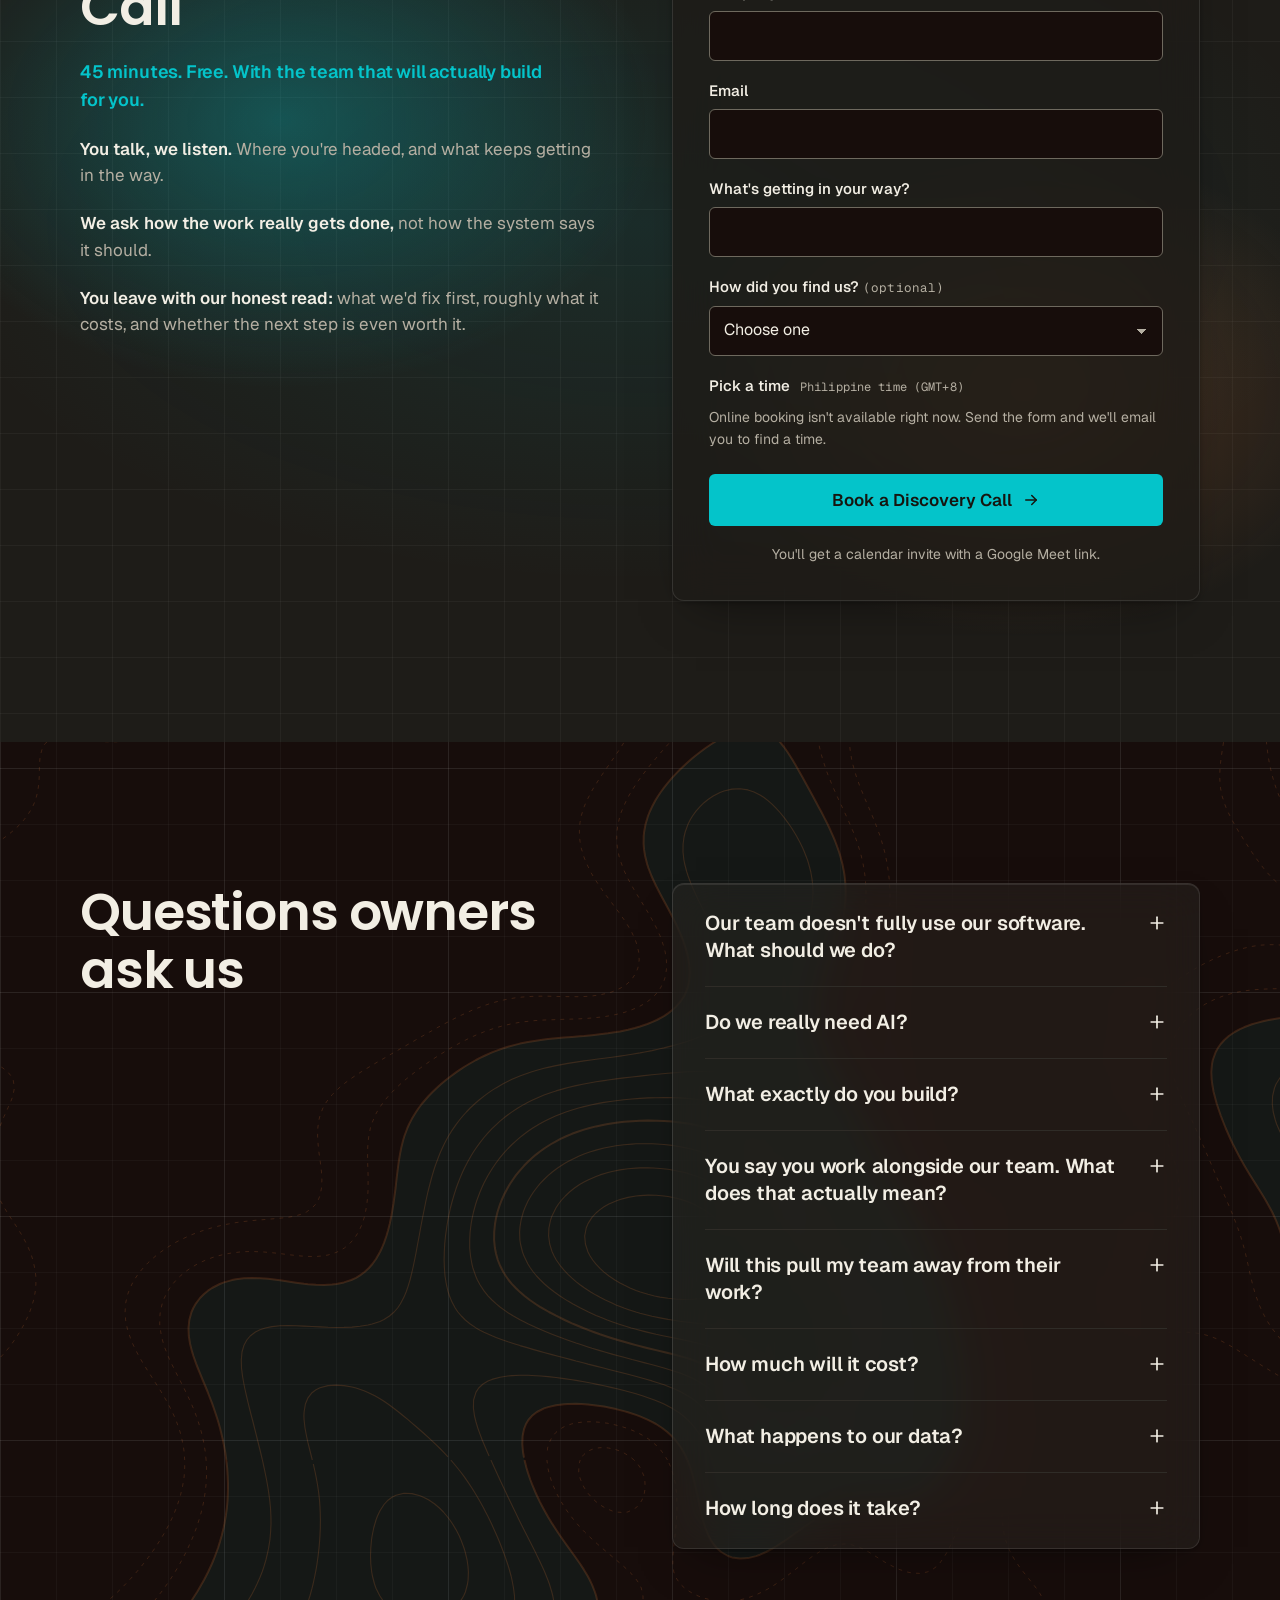
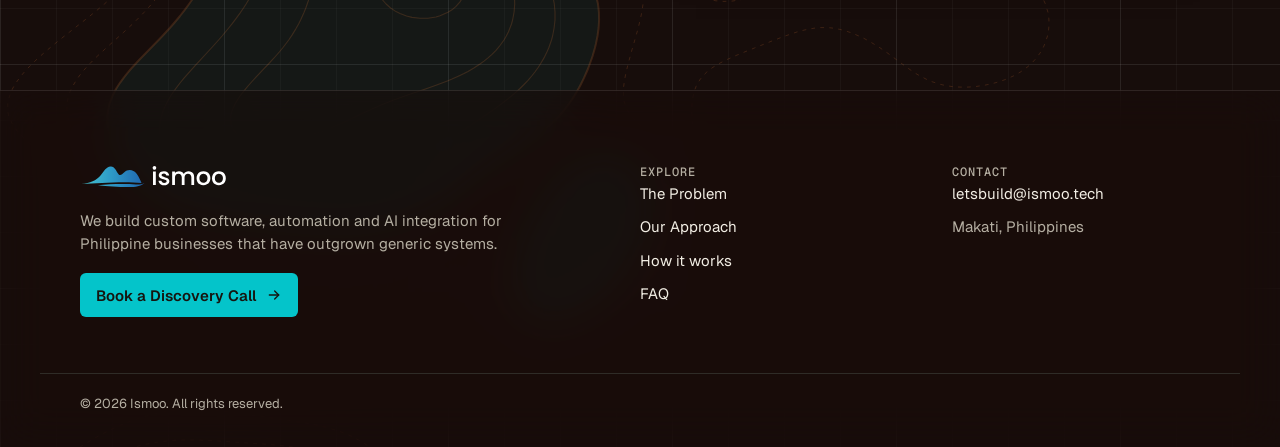
==== commit 1c295629: "Caps for the problem label (in ember red) and door tags Co-Authored-By: Claude Opus 5.5 <noreply@ant" ====
--- a/index.html
+++ b/index.html
@@ -72,7 +72,7 @@
 <section style="padding-top: clamp(48px, 6vw, 96px)">
 <div class="wrap problem-grid">
 <div style="max-width: 48rem; display: flex; flex-direction: column; gap: 20px">
-<p class="mono" style="color: var(--ink-2)">The problem with most pre-built software systems</p>
+<p class="mono eyebrow-ember">The problem with most pre-built software systems</p>
 <h2 class="h2 anchor" id="the-problem">Built for everyone. Fitted to no one.</h2>
 <p style="font-size: clamp(18px, 1.7vw, 21px); line-height: 1.55; color: var(--ink-2)">Off-the-shelf software is built for the average business, and it handles the average work well. But the parts that make you money aren't average. So your team fills the gaps by hand, growth stretches every manual step, and the slowdowns pile up where no one can see them.</p>
 <a href="#sounds-like-you" class="problem-next">So where does your team feel it most?<svg class="drop" width="24" height="72" viewBox="0 0 24 72" aria-hidden="true"><path d="M12 2v62"></path><path d="M5 57l7 8 7-8"></path></svg></a>
--- a/styles.css
+++ b/styles.css
@@ -384,7 +384,7 @@
 .draft-note{border:1px dashed var(--brand);border-radius:10px;padding:14px 18px;font-size:15px}
 /* Door offering tag above each quote; offerings lines in the approach card. */
 .door-head{display:flex;flex-direction:column;gap:12px}
-.door-offer{color:var(--ink-2)}
+.door-offer{color:var(--ink-2);text-transform:uppercase;letter-spacing:.08em}
 /* Our Approach: intro, "What we build" glass card, closing line. */
 .approach{display:flex;flex-direction:column;gap:clamp(36px,5vw,56px)}
 .approach-head{display:grid;grid-template-columns:minmax(0,1.25fr) minmax(0,1fr);gap:24px clamp(32px,6vw,96px);align-items:end}
@@ -492,3 +492,5 @@
 .book-done p{color:var(--ink-2)}
 .book-done strong{color:var(--ink)}
 .book-done .form-note{text-align:left}
+/* Problem section label: caps, in the same ember red as "not to". */
+.eyebrow-ember{color:var(--ember);text-transform:uppercase;letter-spacing:.08em}
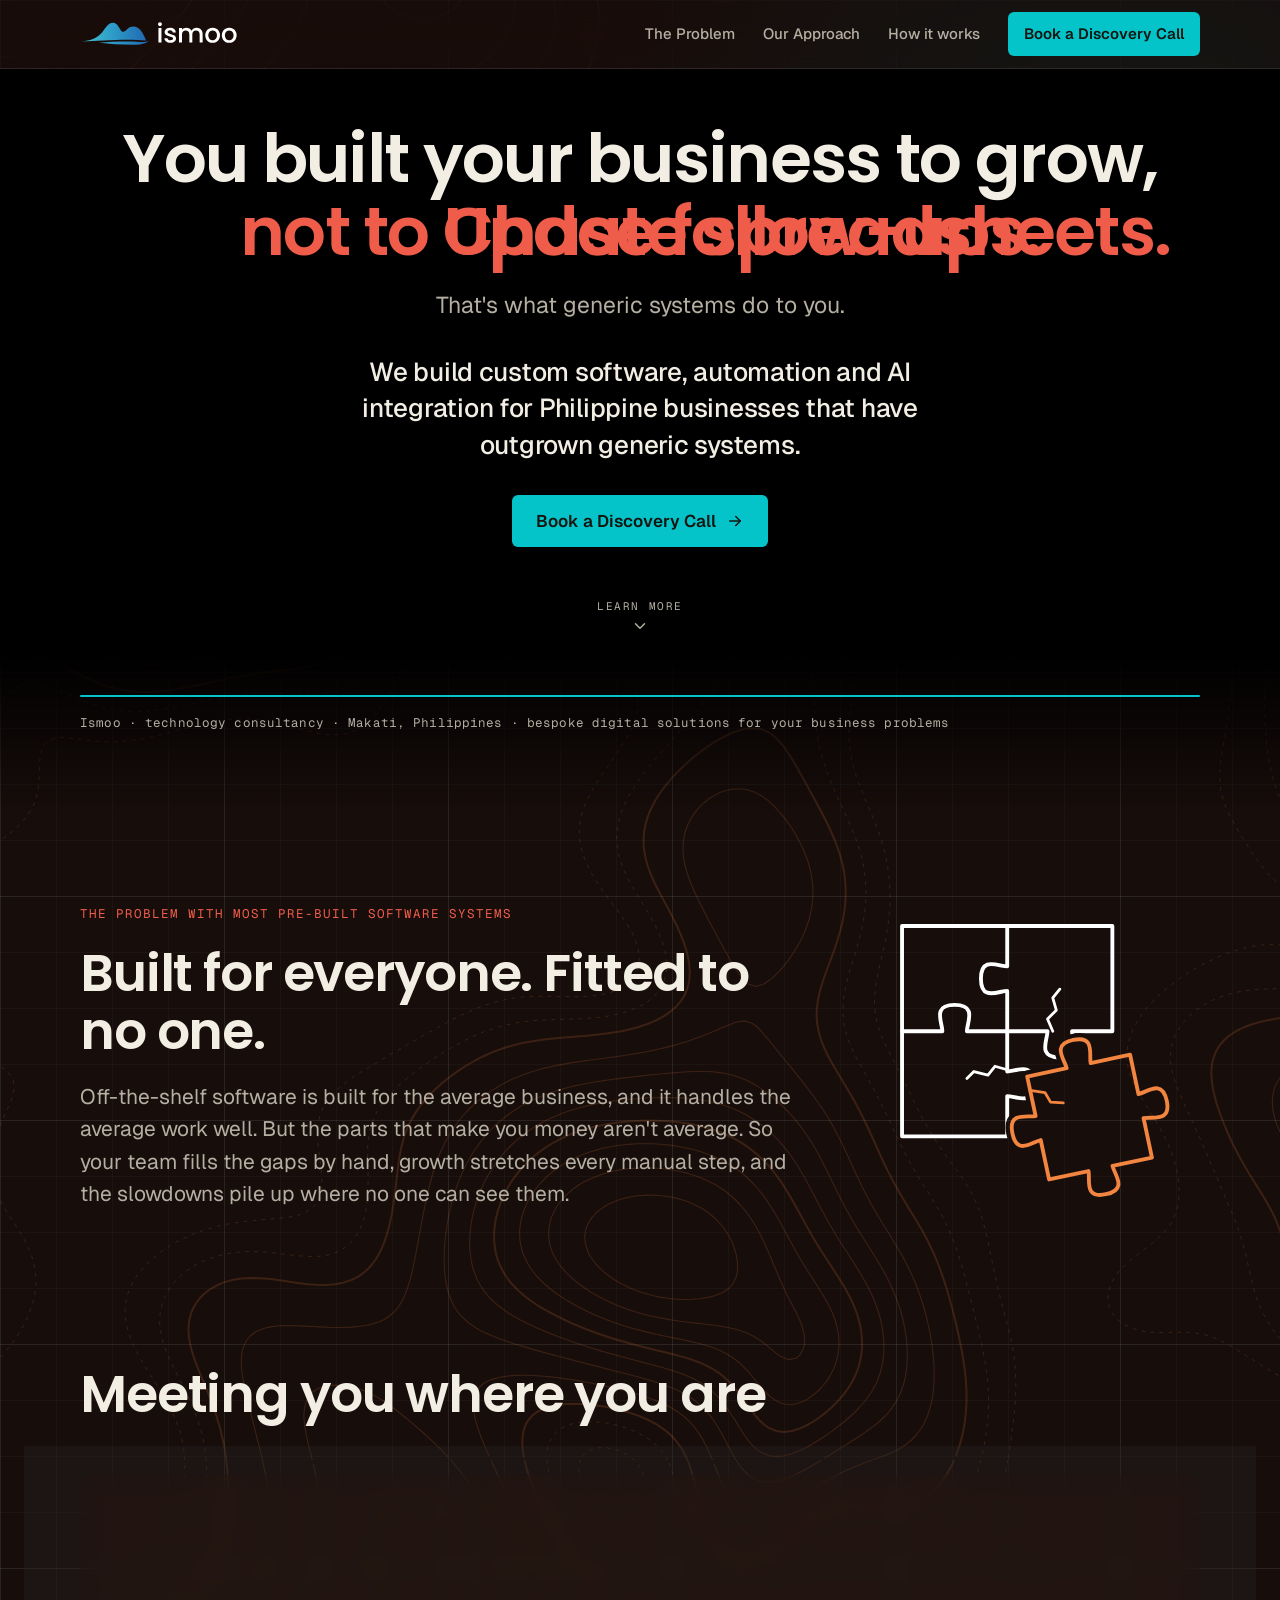
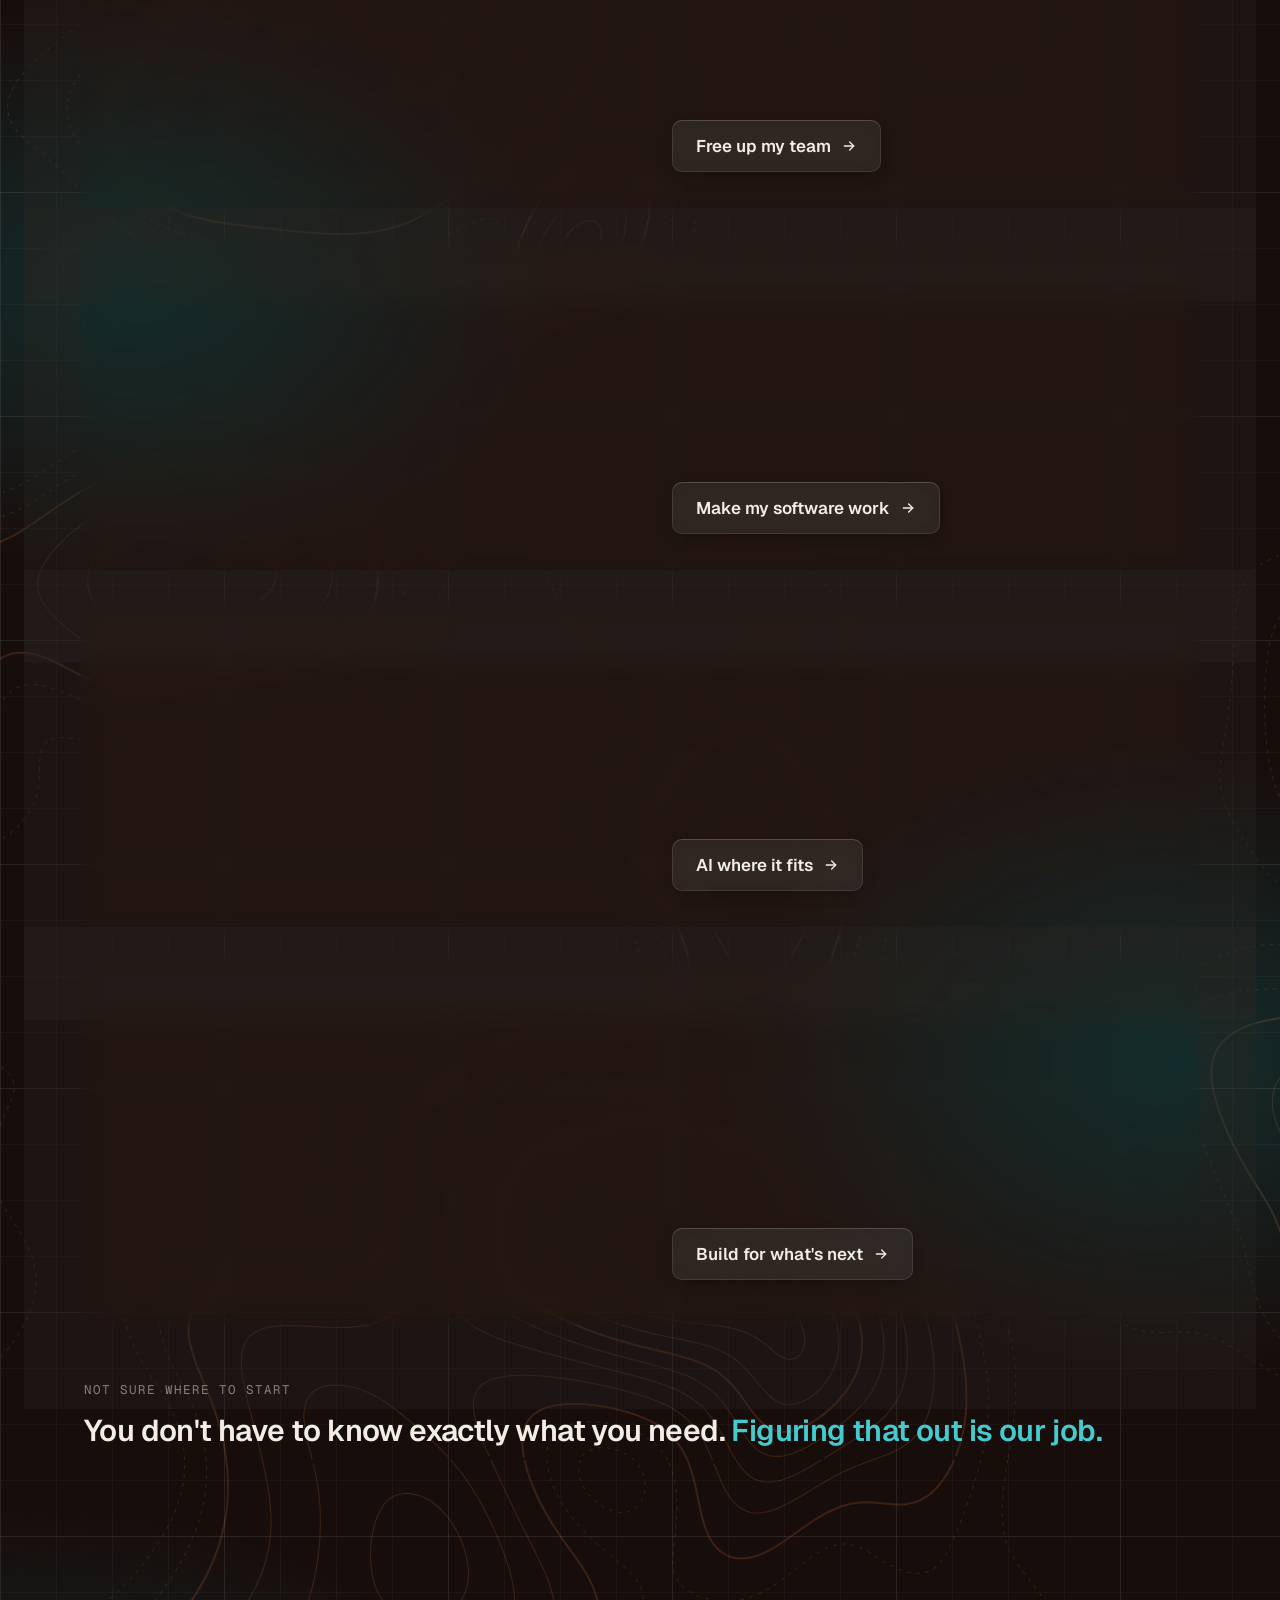
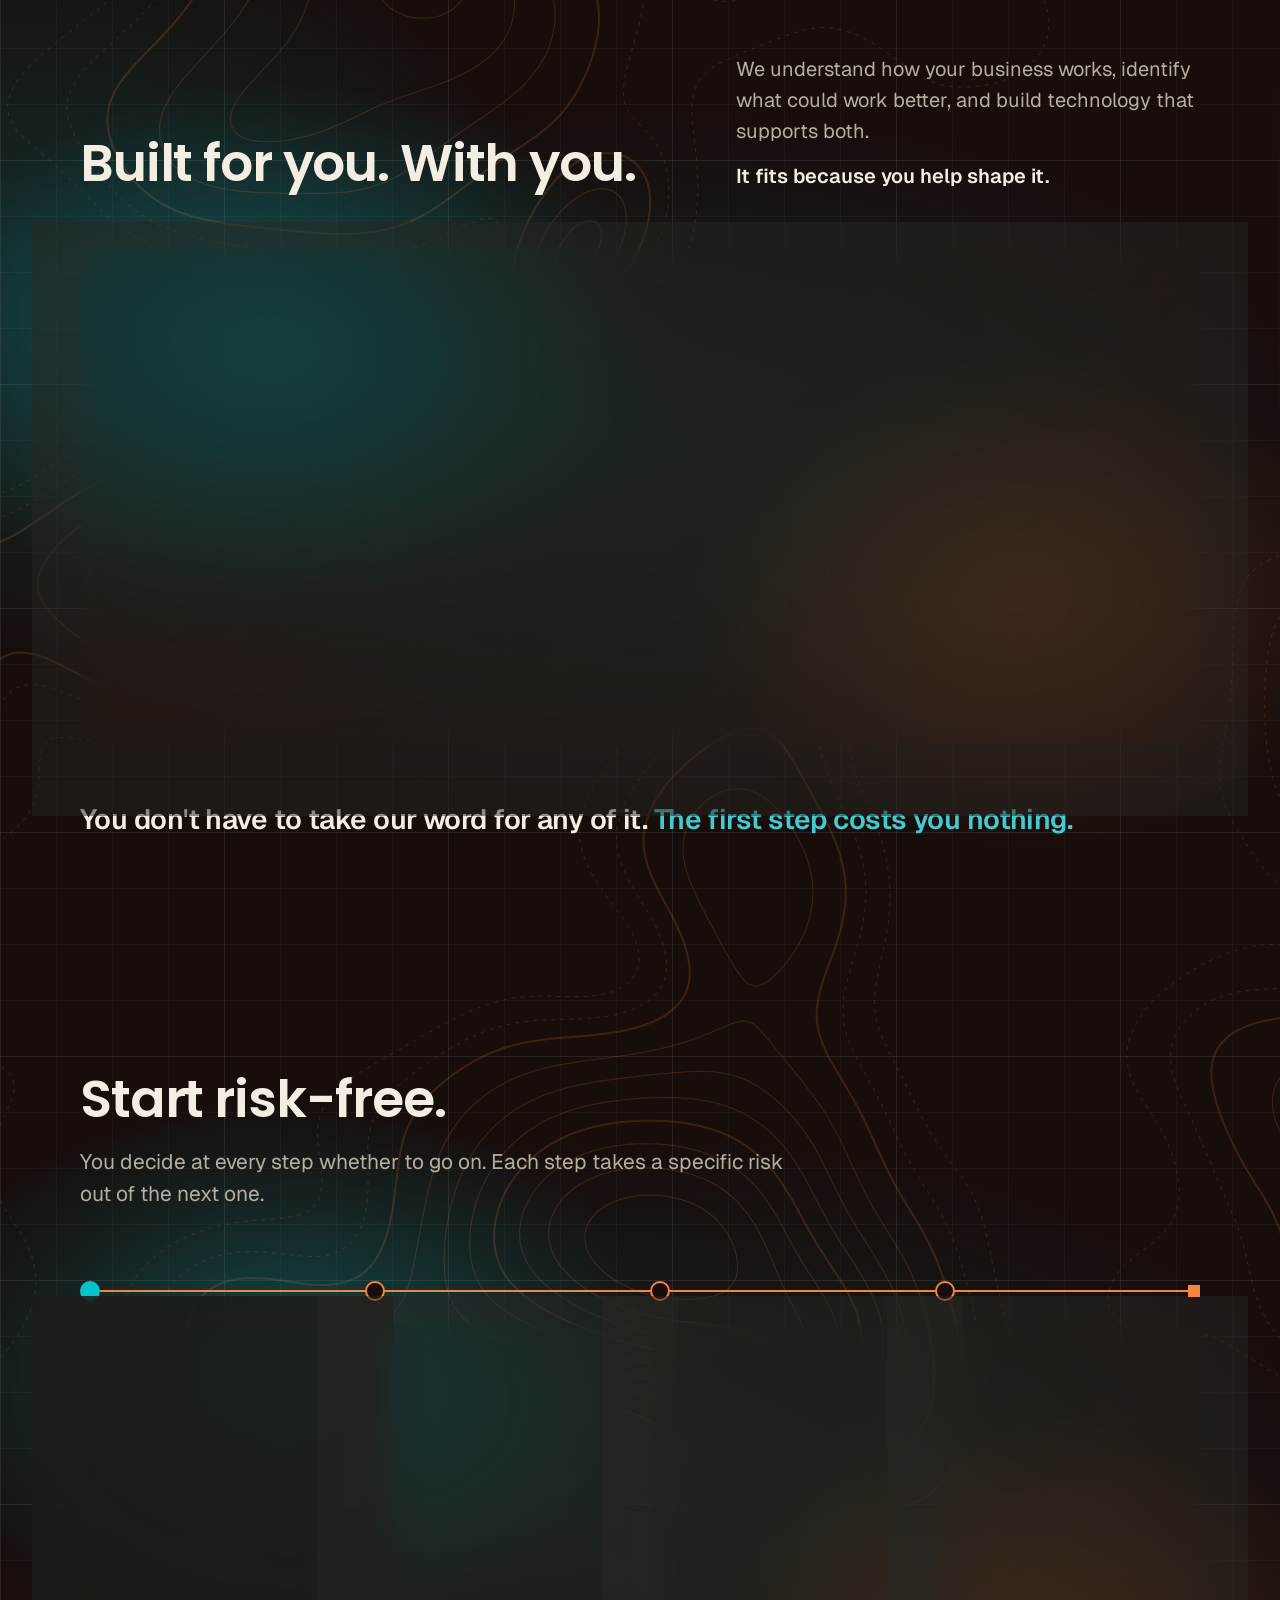
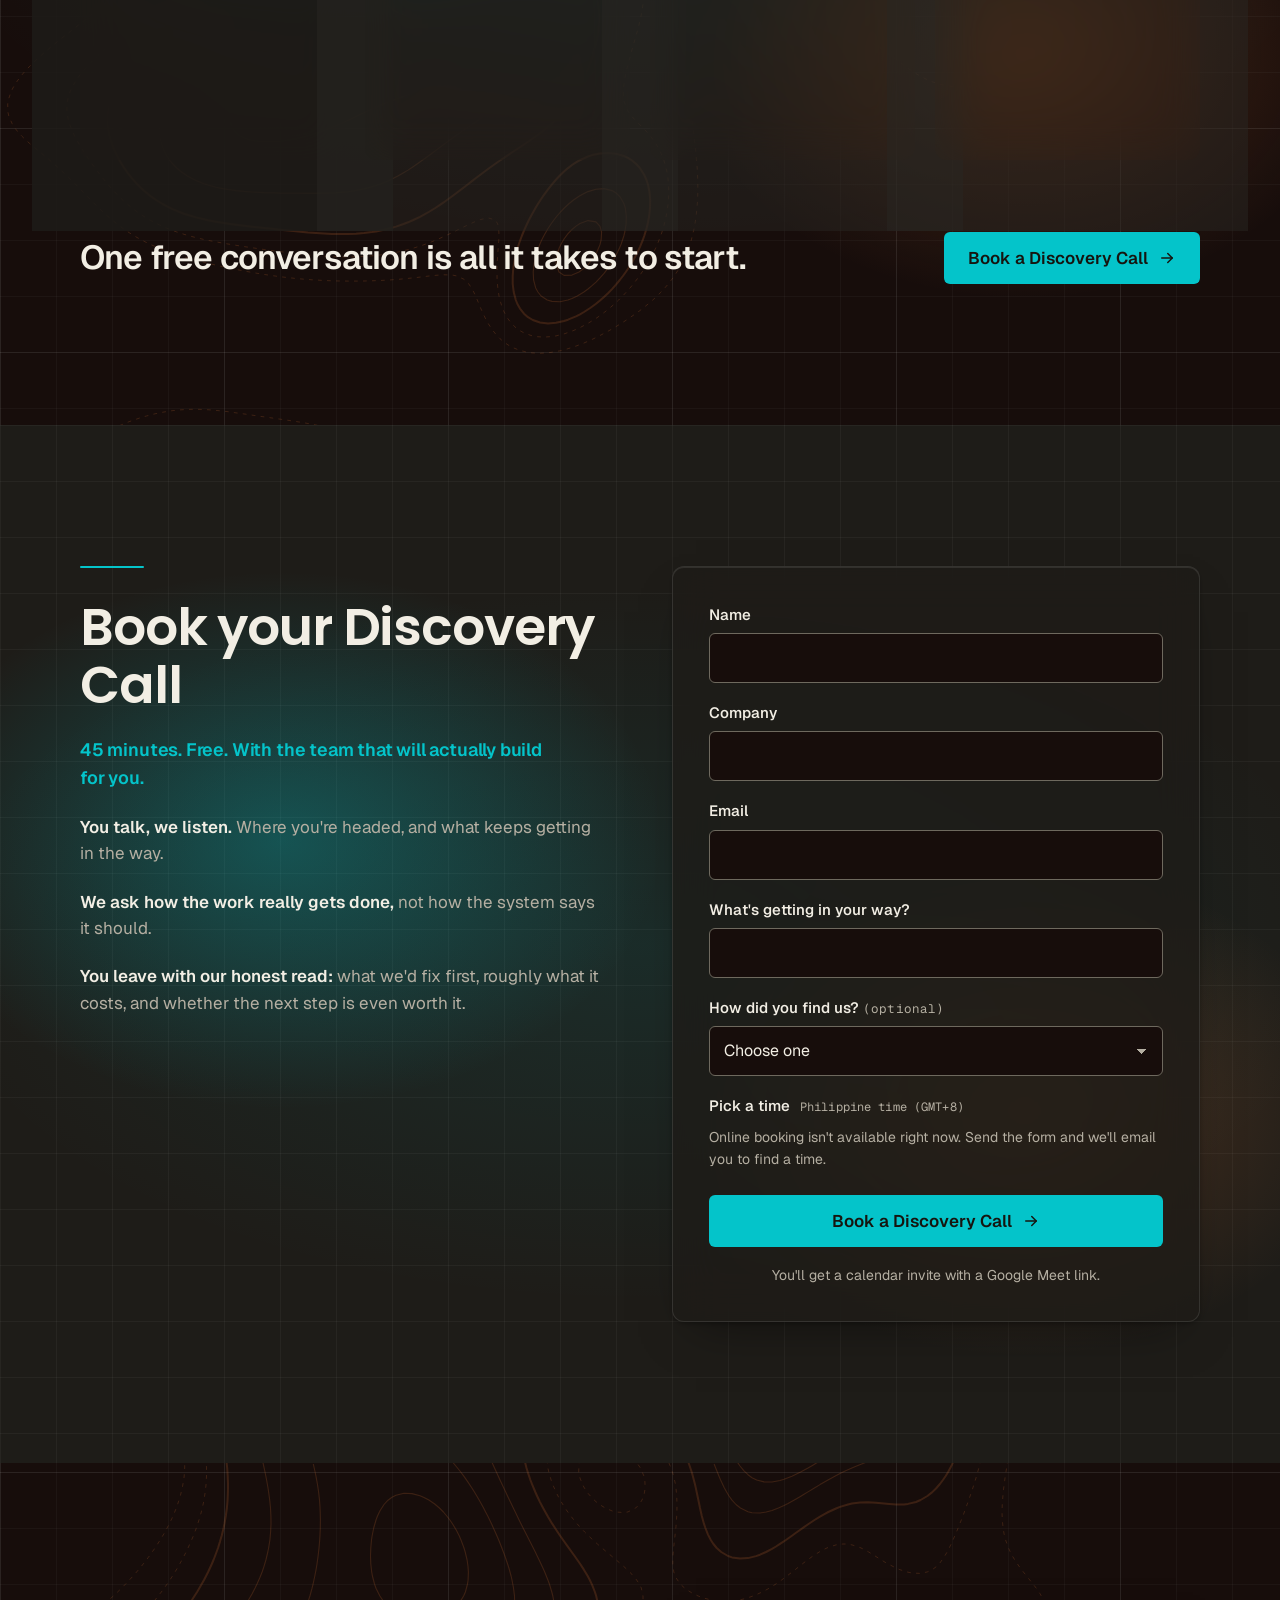
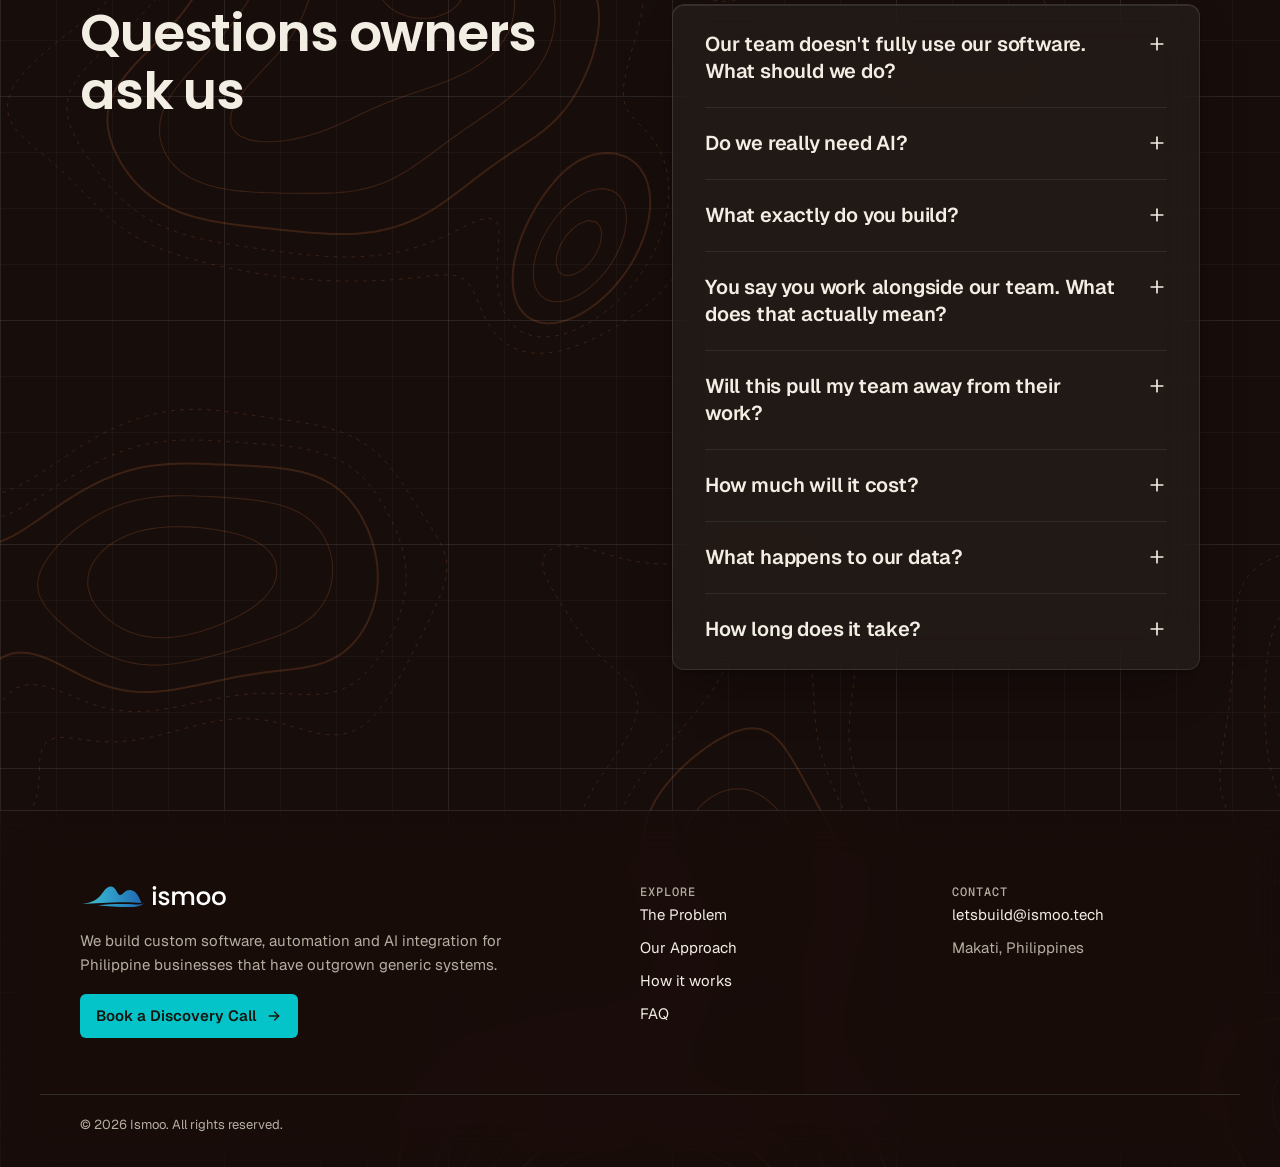
==== commit cfffeb7f: "Leaner copy and calmer visuals Drop the map's blue land fill (contour lines and grid stay), replace " ====
--- a/index.html
+++ b/index.html
@@ -18,7 +18,7 @@
 <body>
 <!-- data-booking-endpoint: the Google Apps Script web app URL (see apps-script/SETUP.md). -->
 <div class="ism t-dark" data-booking-endpoint="https://script.google.com/macros/s/AKfycbw-USOY7JJXz7czmsvI0YEsnIG61EPNq_YQGum_-0q4pwR3gjnSGkUm5IjmBmA4qqgf/exec">
-<div class="topo" aria-hidden="true"><div class="topo-land"></div><div class="topo-lines"></div></div>
+<div class="topo" aria-hidden="true"><div class="topo-lines"></div></div>
 
 <header class="hdr">
 <div class="wrap" style="position: relative; display: flex; align-items: center; justify-content: space-between; gap: 16px; height: 68px">
@@ -43,28 +43,18 @@
 <div class="wrap" style="display: flex; flex-direction: column; align-items: center; text-align: center">
 <h1 class="h1">You built your business to grow, <br class="desk-br"><span class="ember">not&nbsp;to</span> <span class="rot"><span class="ph on">Update spreadsheets.</span> <span class="ph">Chase follow-ups.</span> <span class="ph">Approve everything.</span> <span class="ph">Make sense of AI hype.</span> <span class="ph">Fix data errors.</span> <span class="ph">Put out fires.</span></span></h1>
 
-<div style="display: flex; flex-direction: column; align-items: center; gap: 32px; margin-top: clamp(32px, 4vw, 48px)">
+<div style="display: flex; flex-direction: column; align-items: center; gap: 32px; margin-top: clamp(12px, 1.6vw, 20px)">
 <p style="font-size: clamp(19px, 1.9vw, 23px); line-height: 1.45; color: var(--ink-2); max-width: 32rem">That's what generic systems do to you.</p>
 <p style="font-size: clamp(20px, 2.1vw, 26px); line-height: 1.4; font-weight: 500; letter-spacing: -0.01em; color: var(--ink); max-width: 40rem">We build custom software, automation and AI integration for Philippine businesses that have outgrown generic systems.</p>
 <div style="display: flex; flex-direction: column; gap: 14px; align-items: center">
 <a href="#book" class="btn">Book a Discovery Call <svg width="18" height="18" viewBox="0 0 24 24" fill="none" stroke="currentColor" stroke-width="2" stroke-linecap="round" stroke-linejoin="round" aria-hidden="true"><path d="M5 12h14"></path><path d="M13 6l6 6-6 6"></path></svg></a>
-<p style="font-size: 15px; line-height: 1.5; color: var(--ink-2); max-width: 26rem">Free, 45 minutes, with the team that will actually build for you. Your vision leads. We build from it, and from what's getting in your way.</p>
 </div>
 </div>
 <a href="#the-problem" class="scroll-cue"><span>Learn more</span><svg width="18" height="18" viewBox="0 0 24 24" fill="none" stroke="currentColor" stroke-width="2" stroke-linecap="round" stroke-linejoin="round" aria-hidden="true"><path d="M6 9l6 6 6-6"></path></svg></a>
 </div>
 
 <div class="wrap hero-base" style="margin-top: clamp(40px, 6vh, 96px)">
-<div class="bridge" aria-hidden="true">
-<div class="ledge l"></div>
-<svg width="200" height="64" viewBox="0 0 200 64">
-<line class="b-gap" x1="4" y1="61" x2="196" y2="61"></line>
-<path class="b-arc" pathLength="1" d="M4 58 Q100 -6 196 58"></path>
-<circle class="b-joint" cx="4" cy="58" r="4"></circle>
-<circle class="b-joint" cx="196" cy="58" r="4"></circle>
-</svg>
-<div class="ledge r"></div>
-</div>
+<div class="rule" aria-hidden="true"></div>
 <p class="mono" style="color: var(--ink-2); padding: 16px 0 0">Ismoo<span class="wide-only"> · technology consultancy · Makati, Philippines</span> · bespoke digital solutions for your business problems</p>
 </div>
 </section>
@@ -75,7 +65,6 @@
 <p class="mono eyebrow-ember">The problem with most pre-built software systems</p>
 <h2 class="h2 anchor" id="the-problem">Built for everyone. Fitted to no one.</h2>
 <p style="font-size: clamp(18px, 1.7vw, 21px); line-height: 1.55; color: var(--ink-2)">Off-the-shelf software is built for the average business, and it handles the average work well. But the parts that make you money aren't average. So your team fills the gaps by hand, growth stretches every manual step, and the slowdowns pile up where no one can see them.</p>
-<a href="#sounds-like-you" class="problem-next">So where does your team feel it most?<svg class="drop" width="24" height="72" viewBox="0 0 24 72" aria-hidden="true"><path d="M12 2v62"></path><path d="M5 57l7 8 7-8"></path></svg></a>
 </div>
 <img class="problem-art desk-only" src="assets/forced-fit.svg" alt="" width="480" height="480">
 </div>
@@ -83,7 +72,7 @@
 
 <section class="doors-section" style="padding: clamp(88px, 11vw, 152px) 0 clamp(72px, 9vw, 120px)">
 <div class="wrap" style="display: flex; flex-direction: column; gap: clamp(32px, 4vw, 52px)">
-<h2 class="h2 anchor" id="sounds-like-you">Which one sounds like you?</h2>
+<h2 class="h2 anchor" id="sounds-like-you">Meeting you where you are</h2>
 <div class="doors">
 
 <article class="door">
@@ -138,19 +127,11 @@
 </div>
 </article>
 
-<article class="door door-wide">
-<button type="button" class="door-select" aria-pressed="false" aria-label="This sounds like us: Something's off. You just can't name it."></button>
-<div class="door-head">
-<p class="mono door-offer">Discovery</p>
-<h3 class="door-quote"><svg width="22" height="18" viewBox="0 0 22 18" aria-hidden="true"><circle cx="3" cy="15" r="2" fill="var(--accent)"></circle><circle cx="9" cy="10" r="3" fill="var(--accent)"></circle><circle cx="17" cy="5" r="4.5" fill="var(--accent)"></circle></svg><span>“Nothing's broken. So why does everything feel so slow?”</span></h3>
-</div>
-<div class="door-main">
-<div class="door-tag"><span class="door-icon" aria-hidden="true"><img src="assets/icons/door5-find-the-drag.svg" alt="" width="40" height="40"></span><p class="door-problem">Something's off. <br>You just can't name it.</p></div>
-<p class="body">Orders move and reports come out. Nothing is technically broken, but everything takes longer than it should, and nobody can say why. We trace how the work really flows, find where it drags, and show you what's worth fixing.</p>
-<div class="cta"><a href="#book" class="btn btn-ghost" data-door="Find what's slowing us down">Find what's slowing us down <svg width="16" height="16" viewBox="0 0 24 24" fill="none" stroke="currentColor" stroke-width="2" stroke-linecap="round" stroke-linejoin="round" aria-hidden="true"><path d="M5 12h14"></path><path d="M13 6l6 6-6 6"></path></svg></a></div>
-</div>
-</article>
-
+
+</div>
+<div class="doors-more">
+<p class="mono doors-more-label">Not sure where to start</p>
+<p><strong>You don't have to know exactly what you need.</strong> <span>Figuring that out is our job.</span></p>
 </div>
 </div>
 </section>
@@ -158,9 +139,9 @@
 <section class="glow-section" style="padding: clamp(48px, 7vw, 96px) 0">
 <div class="wrap approach">
 <div class="approach-head anchor" id="software-that-fits">
-<h2 class="h2">Software built around how you win, so your team can stop working around it.</h2>
+<h2 class="h2">Built for you. With you.</h2>
 <div class="approach-lede">
-<p>So we don't hand you another off-the-shelf tool to bend your business around. We build around the way you already work.</p>
+<p>We understand how your business works, identify what could work better, and build technology that supports both.</p>
 <p>It fits because you help shape it.</p>
 </div>
 </div>
@@ -251,10 +232,6 @@
 </li>
 </ol>
 
-<div class="needs">
-<svg width="28" height="28" viewBox="0 0 24 24" fill="none" stroke="var(--ink)" stroke-width="1.75" stroke-linecap="round" stroke-linejoin="round" aria-hidden="true"><path d="M9 11l3 3 8-8"></path><path d="M20 12v6a2 2 0 0 1-2 2H6a2 2 0 0 1-2-2V6a2 2 0 0 1 2-2h9"></path></svg>
-<p style="color: var(--ink-2)"><strong style="color: var(--ink); font-weight: 600">What we need from you:</strong> access to the staff who do the work, the systems they use, sample files, and the real workflows. Not a requirements document. Not a project team. We keep your team's time with us as short as possible.</p>
-</div>
 
 <div style="display: flex; flex-wrap: wrap; align-items: center; justify-content: space-between; gap: 24px; padding-top: 8px">
 <p style="font-size: clamp(24px, 2.6vw, 34px); font-weight: 600; letter-spacing: -0.025em; line-height: 1.2">One free conversation is all it takes to start.</p>
@@ -266,16 +243,7 @@
 <section id="book" class="band" style="padding: clamp(88px, 11vw, 144px) 0; scroll-margin-top: 68px">
 <div class="wrap split">
 <div class="lead anchor" style="display: flex; flex-direction: column; gap: 22px">
-<div class="bridge" aria-hidden="true" style="width: 220px; margin-bottom: 12px">
-<div class="ledge" style="height: 5px"></div>
-<svg width="120" height="40" viewBox="0 0 120 40">
-<line class="b-solid" x1="4" y1="37" x2="116" y2="37"></line>
-<path class="b-arc" d="M4 35 Q60 -4 116 35"></path>
-<circle class="b-joint" cx="4" cy="35" r="3.5"></circle>
-<circle class="b-joint" cx="116" cy="35" r="3.5"></circle>
-</svg>
-<div class="ledge" style="height: 5px"></div>
-</div>
+<div class="rule rule-short" aria-hidden="true"></div>
 <h2 class="h2" style="color: var(--on-band)">Book your Discovery Call</h2>
 <p style="font-size: 18px; font-weight: 600; color: var(--accent); letter-spacing: -0.01em">45 minutes. Free. With the team that will actually build for you.</p>
 <div class="desk-only" style="display: flex; flex-direction: column; gap: 22px">
--- a/styles.css
+++ b/styles.css
@@ -63,21 +63,10 @@
 /* Hero sits on a solid black band. */
 /* Fades into the page instead of ending on a hard edge (no "false bottom"). */
 .hero{background:linear-gradient(to bottom,#000 calc(100% - 160px),transparent)}
-.hero .b-joint{fill:#000}
 .ph{grid-area:1/1;opacity:0;transform:translateY(.22em);transition:opacity .5s ease,transform .5s cubic-bezier(.2,.7,.2,1)}
 .ph.on{opacity:1;transform:none}
 .h2{font-family:'Poppins',ui-sans-serif,system-ui,sans-serif;font-size:clamp(30px,4.1vw,52px);line-height:1.12;letter-spacing:-.022em;font-weight:600}
 
-.bridge{display:flex;align-items:flex-end}
-.ledge{height:6px;background:var(--brand);flex:1 1 0}
-.ledge.l{flex-grow:5}
-.ledge.r{flex-grow:3}
-.bridge svg{flex:none;display:block}
-.b-arc{fill:none;stroke:var(--accent);stroke-width:2.5;stroke-linecap:round}
-.b-gap{stroke:var(--ink-2);stroke-width:1.5;stroke-dasharray:2 6;stroke-linecap:round}
-.b-joint{fill:var(--bg);stroke:var(--accent);stroke-width:2}
-.hero .b-arc{stroke-dasharray:1;stroke-dashoffset:1;animation:draw 1.8s .5s cubic-bezier(.6,0,.2,1) forwards}
-@keyframes draw{to{stroke-dashoffset:0}}
 
 .doors{display:flex;flex-direction:column;gap:20px}
 .door{background:var(--surface);border:1px solid var(--line);border-radius:6px;padding:clamp(24px,3.4vw,44px);display:grid;grid-template-columns:minmax(0,1fr) minmax(0,1fr);gap:24px clamp(32px,5vw,72px);align-items:start}
@@ -88,6 +77,10 @@
 .door .body{color:var(--ink-2);max-width:40rem}
 .door .cta{padding-top:4px}
 @media (max-width: 760px){.door{grid-template-columns:minmax(0,1fr)}.door-problem{color:var(--ink-2)}}
+
+/* Divider: a plain accent line (hero foot, above the booking heading). */
+.rule{height:2px;background:var(--accent);border-radius:2px}
+.rule-short{width:64px;margin-bottom:8px}
 
 .split{display:grid;grid-template-columns:repeat(auto-fit,minmax(min(420px,100%),1fr));gap:clamp(28px,5vw,80px);align-items:start}
 .hl mark{background:var(--accent-soft);color:var(--ink);padding:.06em .18em;-webkit-box-decoration-break:clone;box-decoration-break:clone;border-radius:2px}
@@ -113,12 +106,8 @@
   .node{top:26px;left:-40px}
 }
 
-.needs{border:1px dashed var(--field);border-radius:6px;padding:clamp(20px,3vw,28px);display:grid;grid-template-columns:auto minmax(0,1fr);gap:16px 20px;align-items:start}
 
 .band{background:var(--band);color:var(--on-band)}
-.band .ledge{background:var(--on-band)}
-.band .b-joint{fill:var(--band)}
-.band .b-solid{stroke:var(--on-band);stroke-width:2}
 .lead p{color:var(--on-band-2)}
 .lead p strong{color:var(--on-band);font-weight:600}
 .form-card{background:var(--surface);color:var(--ink);border-radius:8px;padding:clamp(22px,3vw,36px);display:flex;flex-direction:column;gap:18px}
@@ -145,7 +134,7 @@
 .ism{
   --glow:color-mix(in oklab,var(--accent) 16%,transparent);
   --grid:rgba(229,92,12,.06);--grid-major:rgba(229,92,12,.11);
-  --land:color-mix(in oklab,var(--accent) 9%,transparent);--contour:rgba(229,92,12,.26);
+  --contour:rgba(229,92,12,.26);
   --glass:rgba(251,249,244,.56);
   --glass-strong:rgba(251,249,244,.86);
   --glass-edge:rgba(255,255,255,.8);
@@ -161,18 +150,17 @@
   background-size:auto,auto,224px 224px,224px 224px,56px 56px,56px 56px;
   position:relative;isolation:isolate;
 }
-/* Topographic layer: island fills + contour lines, tinted by theme */
+/* Topographic layer: contour lines only, tinted by theme */
 .topo{position:absolute;inset:0;z-index:0;pointer-events:none;overflow:hidden}
 .topo>div{position:absolute;inset:0;
   -webkit-mask-size:1600px 1600px;mask-size:1600px 1600px;
   -webkit-mask-repeat:repeat;mask-repeat:repeat;
   -webkit-mask-position:-220px -140px;mask-position:-220px -140px}
-.topo-land{background:var(--land);-webkit-mask-image:url(assets/topo-land.svg);mask-image:url(assets/topo-land.svg)}
 .topo-lines{background:var(--contour);-webkit-mask-image:url(assets/topo-lines.svg);mask-image:url(assets/topo-lines.svg)}
 .ism.t-dark{
   --glow:color-mix(in oklab,var(--accent) 17%,transparent);
   --grid:rgba(255,255,255,.03);--grid-major:rgba(255,255,255,.06);
-  --land:color-mix(in oklab,var(--accent) 6%,transparent);--contour:rgba(242,133,63,.17);
+  --contour:rgba(242,133,63,.17);
   --glass:rgba(40,38,34,.5);
   --glass-strong:rgba(30,28,25,.84);
   --glass-edge:rgba(255,255,255,.1);
@@ -183,7 +171,7 @@
   .ism.t-auto{
     --glow:color-mix(in oklab,var(--accent) 17%,transparent);
     --grid:rgba(255,255,255,.03);--grid-major:rgba(255,255,255,.06);
-  --land:color-mix(in oklab,var(--accent) 6%,transparent);--contour:rgba(242,133,63,.17);
+  --contour:rgba(242,133,63,.17);
     --glass:rgba(40,38,34,.5);
     --glass-strong:rgba(30,28,25,.84);
     --glass-edge:rgba(255,255,255,.1);
@@ -191,7 +179,7 @@
     --glass-shadow:rgba(0,0,0,.5);
   }
 }
-.glass,.door,.step-card,.needs,.form-card{
+.glass,.door,.step-card,.form-card{
   background:var(--glass);
   -webkit-backdrop-filter:blur(22px) saturate(1.5);backdrop-filter:blur(22px) saturate(1.5);
   border:1px solid var(--glass-edge);
@@ -249,15 +237,6 @@
 }
 .ism .door a.btn-ghost:hover{background:var(--ink);color:var(--bg)}
 
-/* Problem lead-in: last line pulls the eye down to the doors */
-.ism a.problem-next{display:inline-flex;flex-direction:column;align-items:flex-start;gap:18px;margin-top:clamp(20px,3vw,36px);
-  text-decoration:none;color:var(--accent-text);font-size:clamp(24px,2.8vw,36px);font-weight:600;letter-spacing:-.025em;line-height:1.2}
-.ism a.problem-next:hover{color:var(--ink)}
-.drop{margin-left:4px;animation:nudge 2.4s ease-in-out infinite}
-.drop path{fill:none;stroke:var(--brand);stroke-width:2;stroke-linecap:round;stroke-linejoin:round}
-.drop path:first-child{stroke-dasharray:3 6}
-@keyframes nudge{0%,100%{transform:translateY(0)}50%{transform:translateY(6px)}}
-@media (prefers-reduced-motion: reduce){.drop{animation:none}}
 
 .door-tag{display:flex;align-items:center;gap:16px}
 /* Door icons: line art only */
@@ -278,14 +257,13 @@
 .ic-spark{fill:var(--accent-text)}
 
 @media (prefers-reduced-transparency: reduce){
-  .glass,.door,.step-card,.needs,.form-card,.hdr{background:var(--surface);-webkit-backdrop-filter:none;backdrop-filter:none}
+  .glass,.door,.step-card,.form-card,.hdr{background:var(--surface);-webkit-backdrop-filter:none;backdrop-filter:none}
   .ism .door a.btn-ghost{background:var(--surface);-webkit-backdrop-filter:none;backdrop-filter:none}
 }
 @media (prefers-reduced-motion: reduce){.door{transition:none}.door:hover{transform:none}}
 
 @media (prefers-reduced-motion: reduce){
   .ph,.btn,.btn svg,.faq .plus{transition:none}
-  .hero .b-arc{animation:none;stroke-dashoffset:0}
 }
 
 /* Header menu */
@@ -407,7 +385,7 @@
 .offer-includes ul{list-style:none;margin:0;padding:0;display:flex;flex-wrap:wrap;gap:10px 24px}
 .offer-includes li{display:flex;align-items:center;gap:8px;font-size:15px;font-weight:500;color:var(--ink)}
 .offer-includes svg{flex:none;color:var(--accent-text)}
-.approach-close{align-self:center;text-align:center;font-size:clamp(20px,2.2vw,28px);font-weight:600;letter-spacing:-.02em;line-height:1.35;max-width:36ch;text-wrap:balance}
+.approach-close{align-self:flex-start;text-align:left;font-size:clamp(20px,2.2vw,28px);font-weight:600;letter-spacing:-.02em;line-height:1.35}
 .approach-close span{color:var(--accent-text)}
 @media (max-width: 900px){
   .approach-head{grid-template-columns:minmax(0,1fr);align-items:start}
@@ -454,7 +432,7 @@
     transition:opacity .3s ease,visibility .3s,transform .3s ease}
   .ism a.scroll-cue,.ism a.scroll-cue:hover{color:var(--ink)}
   .scroll-cue.is-gone{opacity:0;visibility:hidden;transform:translateY(8px)}
-  /* Keep the bridge and caption clear of the floating cue on first load. */
+  /* Keep the line and caption clear of the floating cue on first load. */
   .hero .hero-base{margin-top:clamp(96px,16vh,150px) !important}
 }
 @media (max-width: 899px) and (prefers-reduced-transparency: reduce){.scroll-cue{background:var(--surface);-webkit-backdrop-filter:none;backdrop-filter:none}}
@@ -494,3 +472,9 @@
 .book-done .form-note{text-align:left}
 /* Problem section label: caps, in the same ember red as "not to". */
 .eyebrow-ember{color:var(--ember);text-transform:uppercase;letter-spacing:.08em}
+/* After the doors: a way in for visitors who don't see themselves in one. */
+.doors-more{display:flex;flex-direction:column;align-items:flex-start;gap:12px;padding:4px 4px 0}
+.doors-more p:not(.mono){font-size:clamp(22px,2.4vw,30px);font-weight:600;letter-spacing:-.02em;line-height:1.25}
+.doors-more strong{font-weight:inherit}
+.doors-more span{color:var(--accent-text)}
+.doors-more-label{color:var(--ink-2);text-transform:uppercase;letter-spacing:.08em}
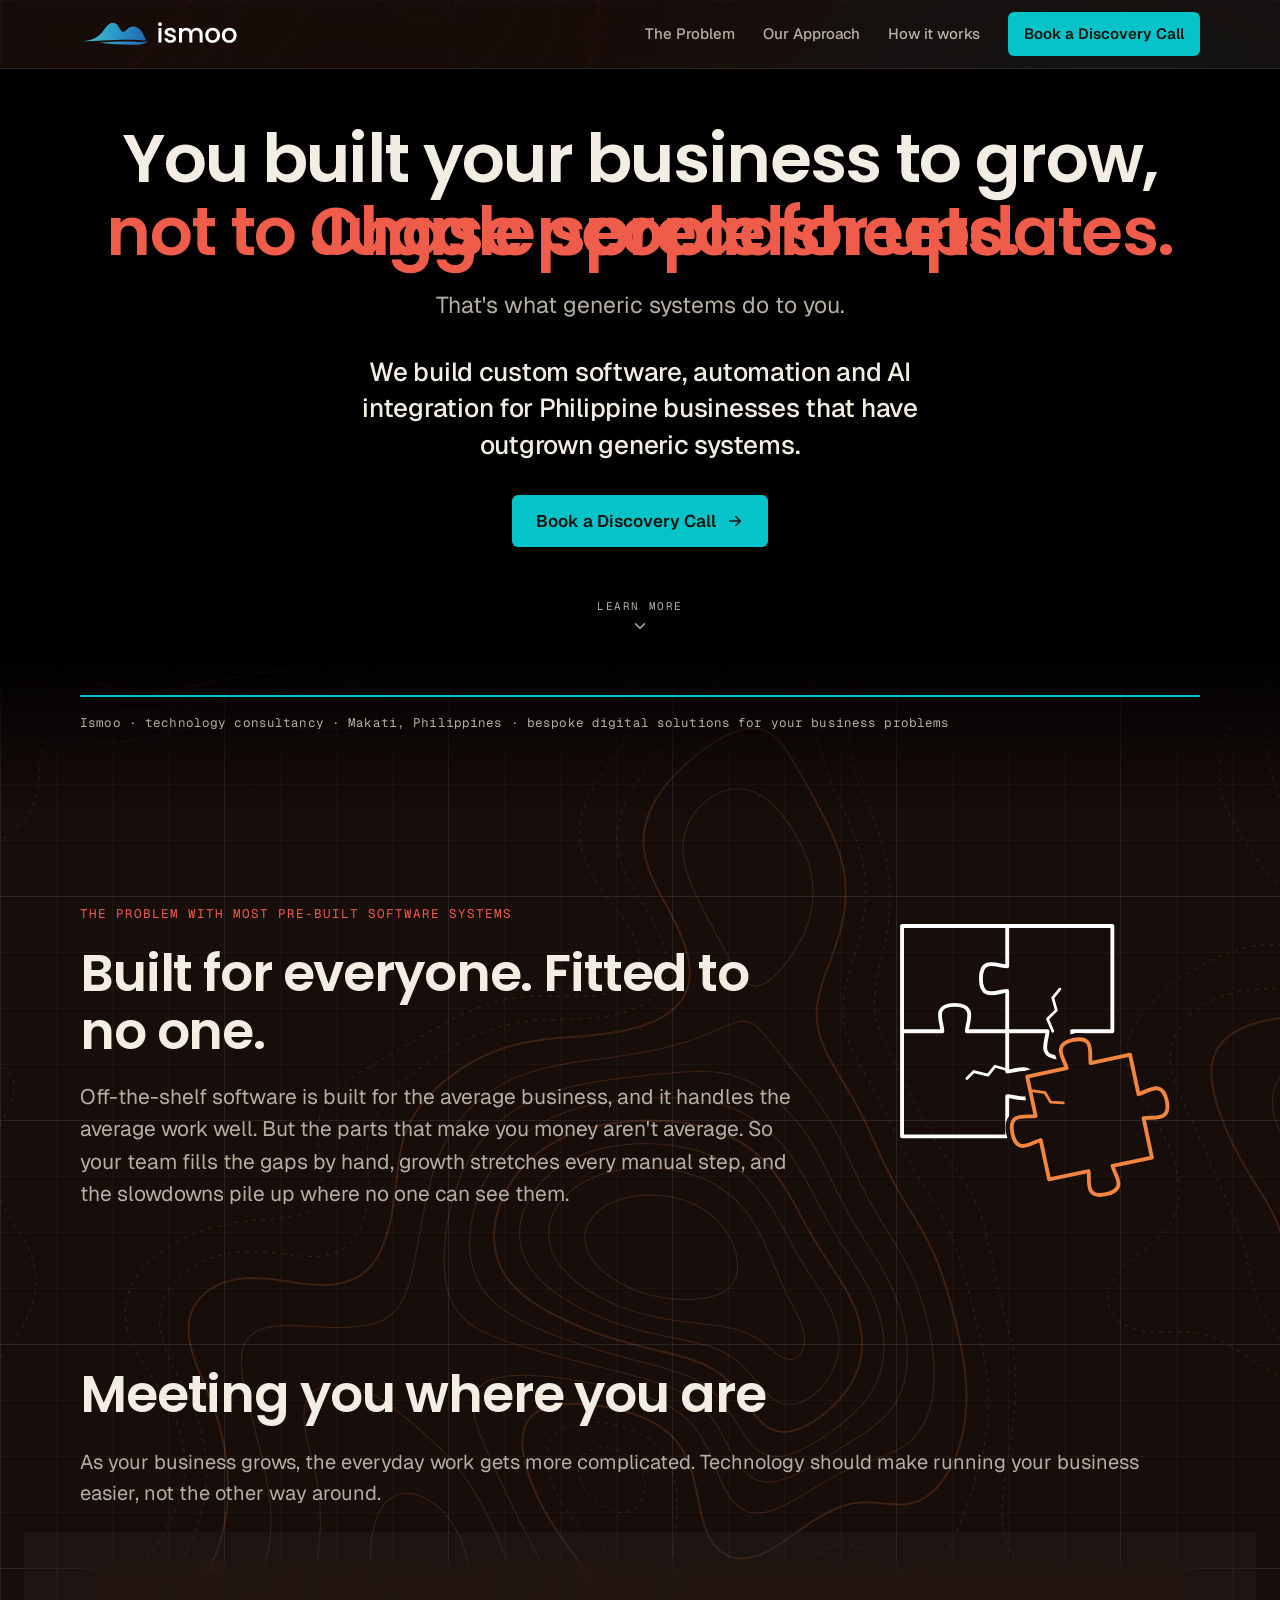
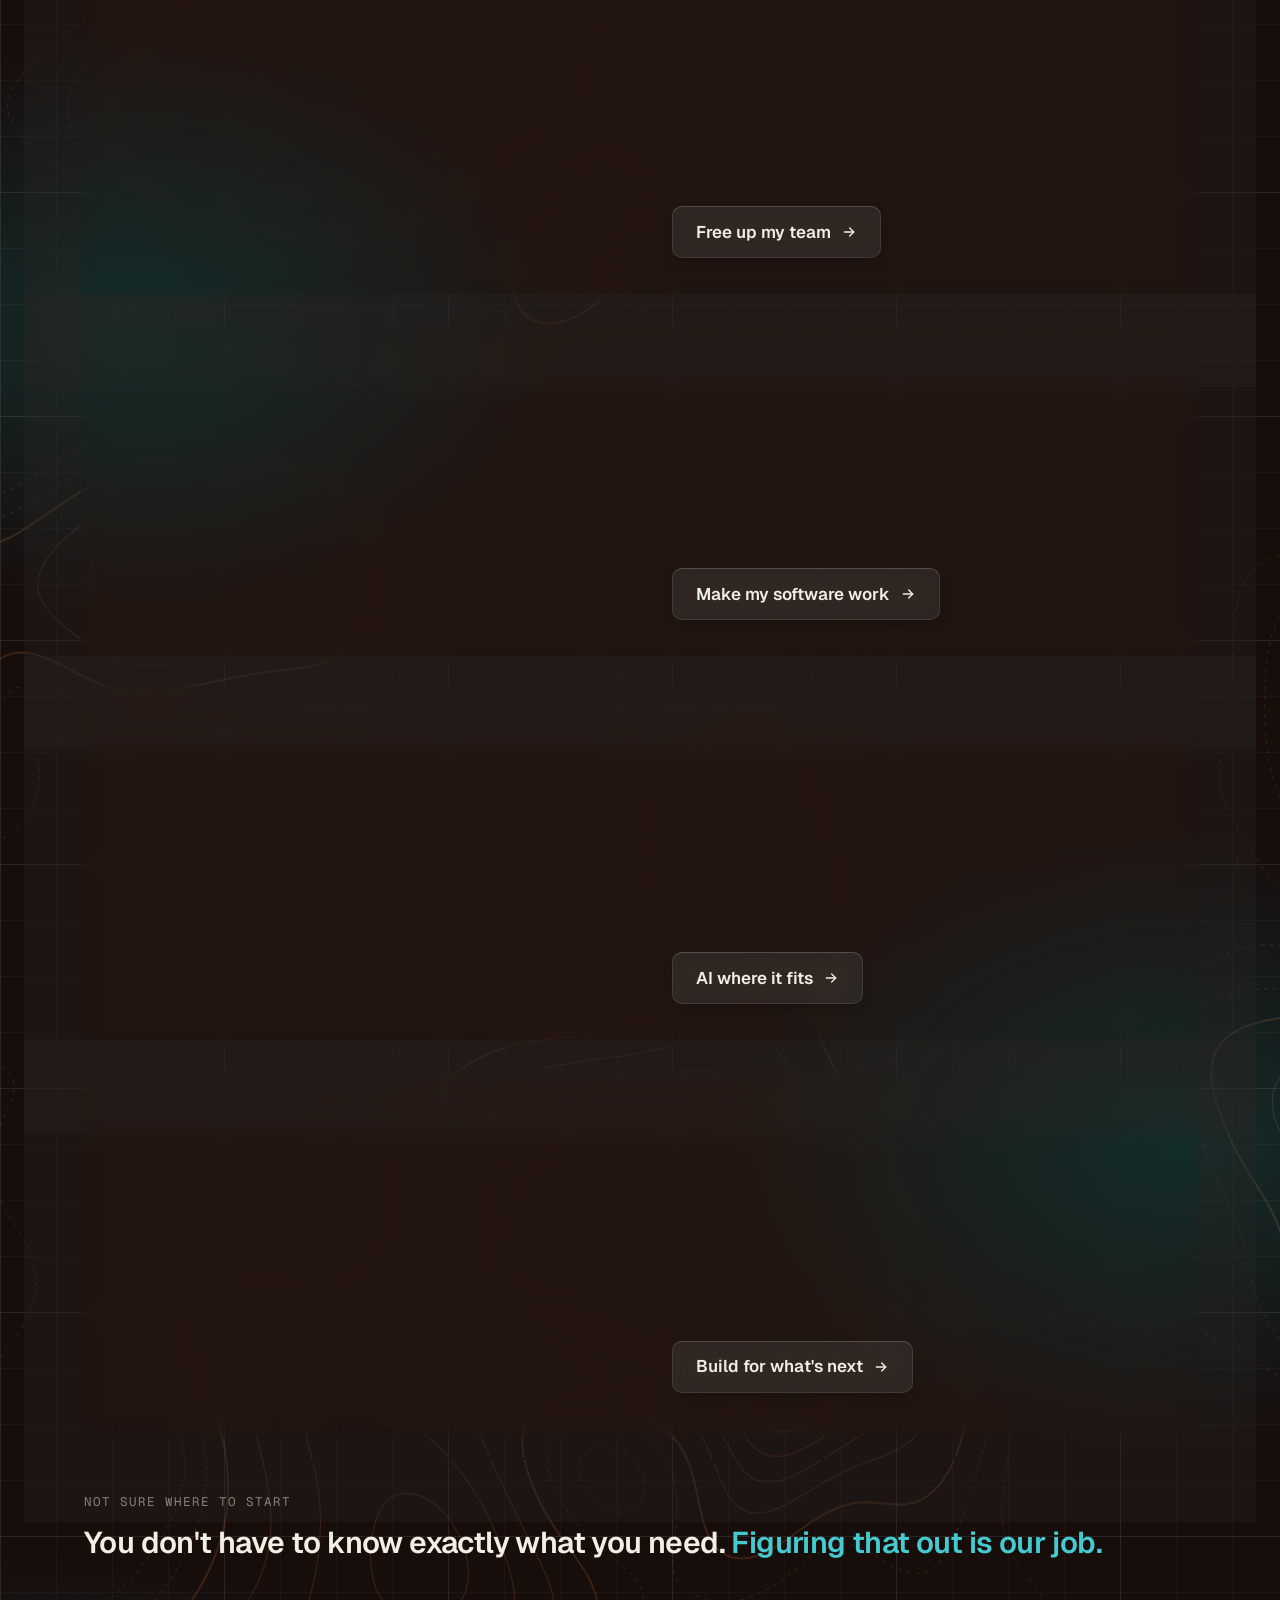
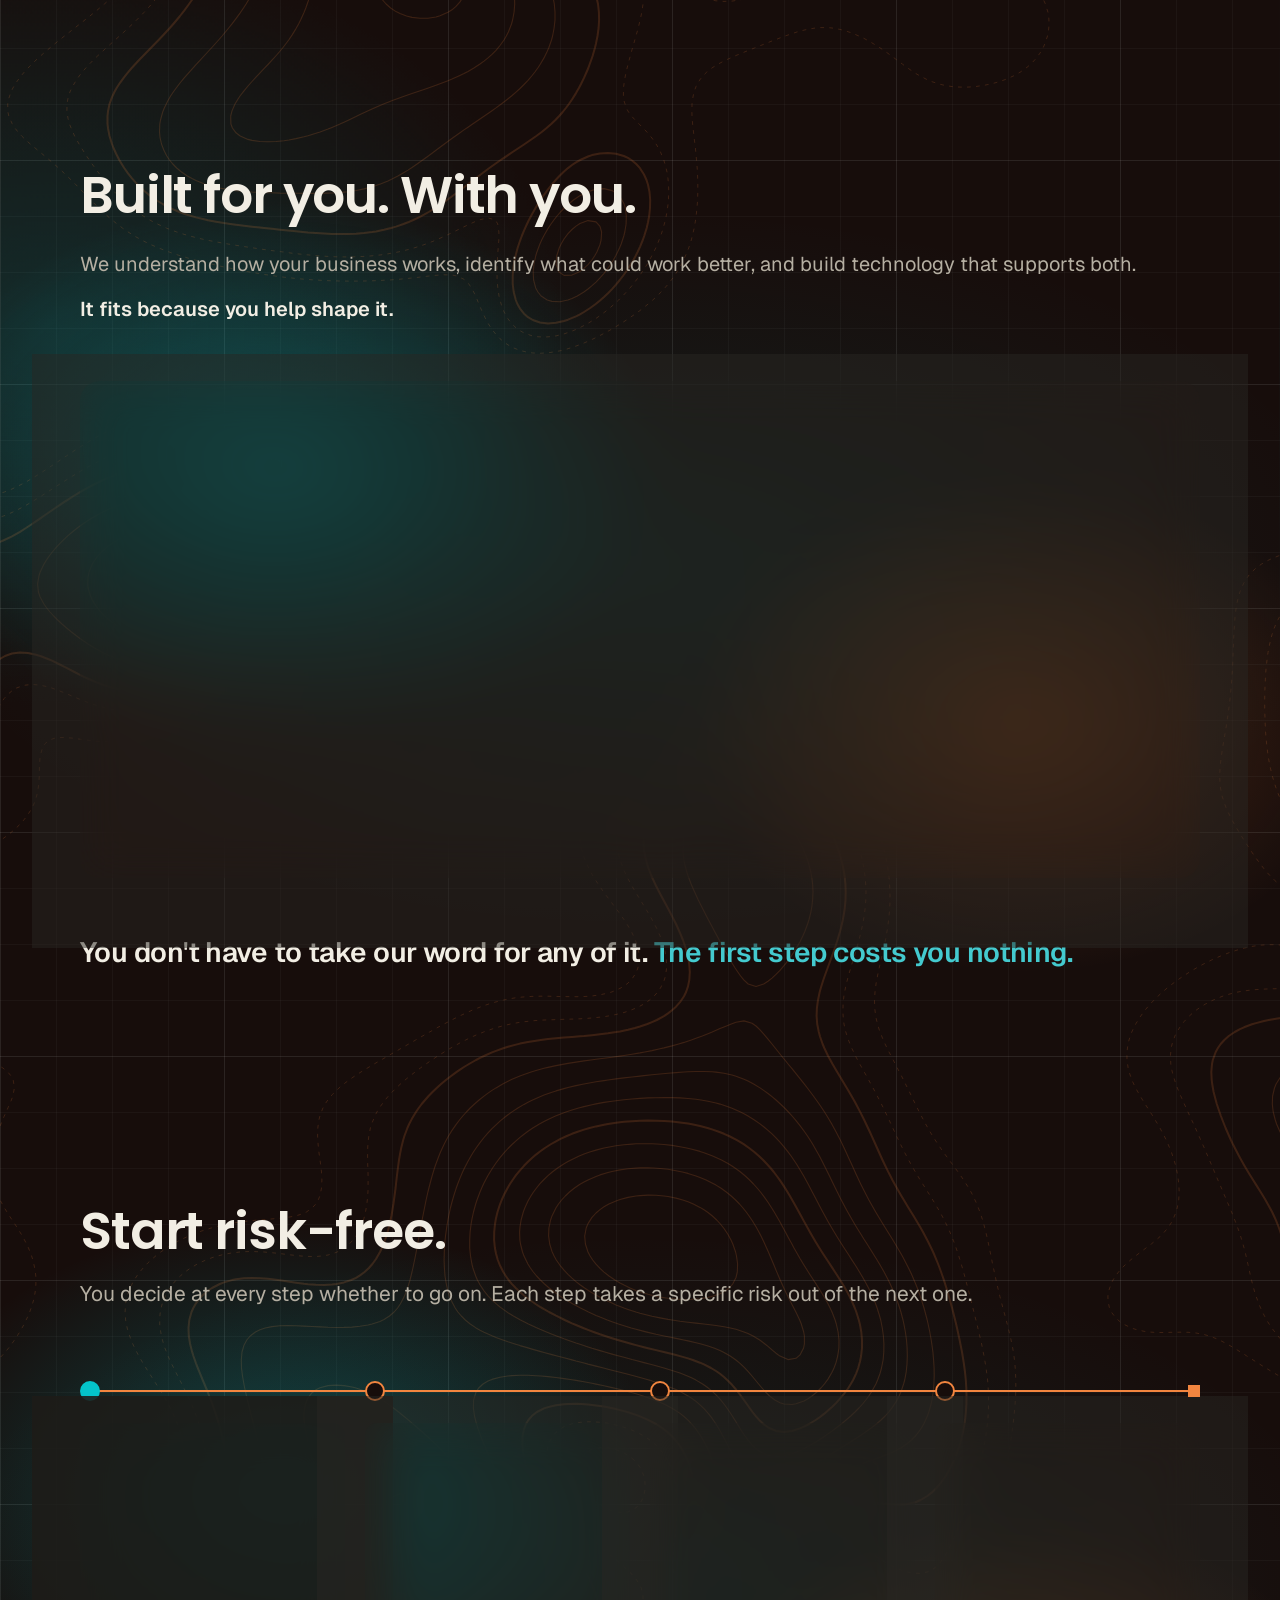
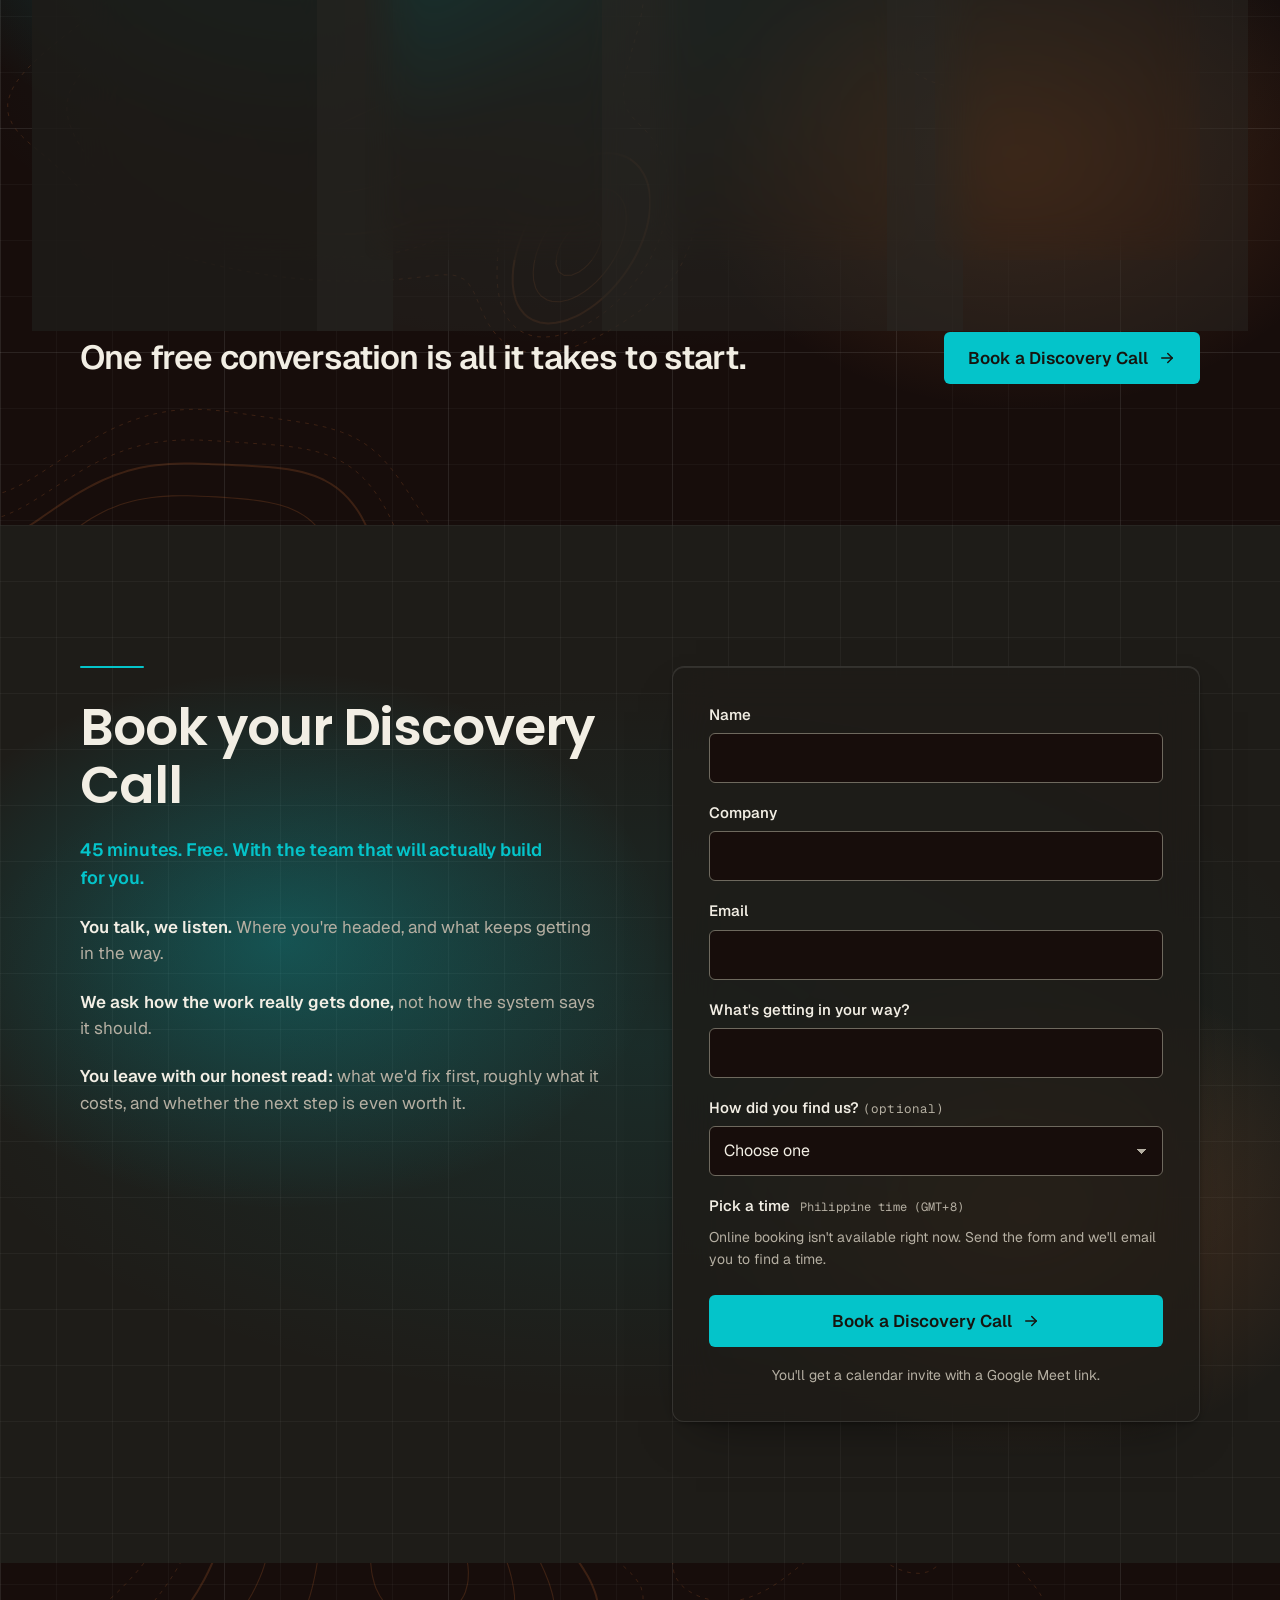
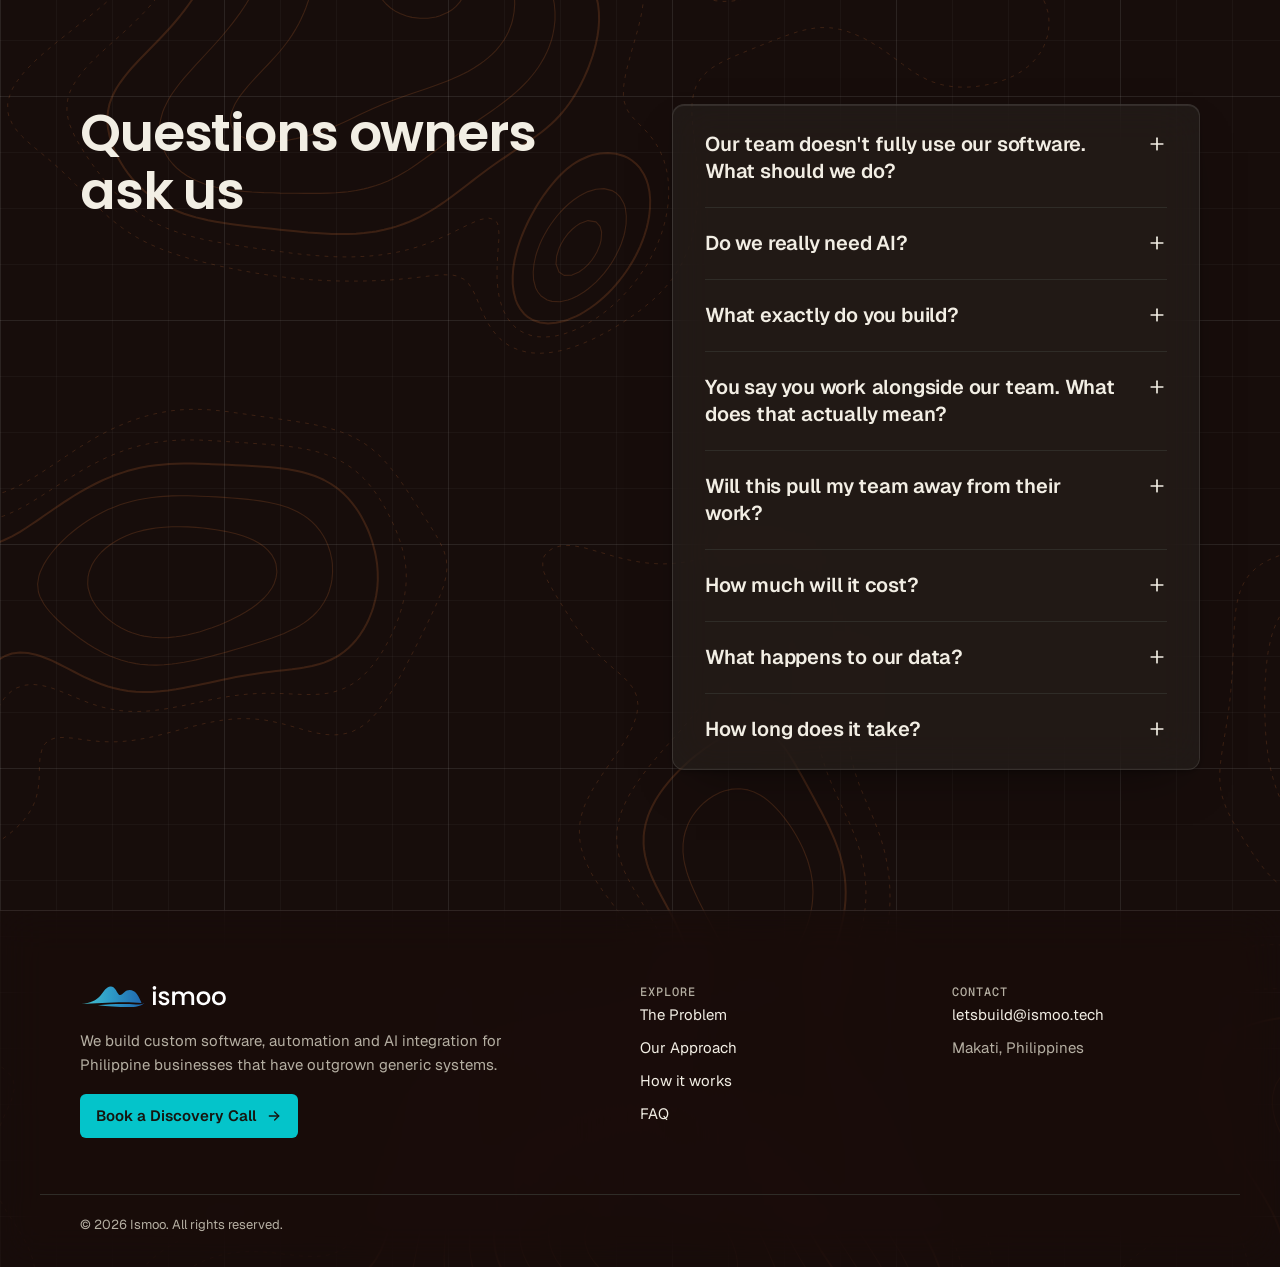
==== commit 620be581: "New rotating phrases and stacked section intros Co-Authored-By: Claude Opus 5.5 <noreply@anthropic.c" ====
--- a/index.html
+++ b/index.html
@@ -41,7 +41,7 @@
 
 <section class="hero" style="padding: clamp(32px, 6vh, 112px) 0 clamp(72px, 9vh, 120px)">
 <div class="wrap" style="display: flex; flex-direction: column; align-items: center; text-align: center">
-<h1 class="h1">You built your business to grow, <br class="desk-br"><span class="ember">not&nbsp;to</span> <span class="rot"><span class="ph on">Update spreadsheets.</span> <span class="ph">Chase follow-ups.</span> <span class="ph">Approve everything.</span> <span class="ph">Make sense of AI hype.</span> <span class="ph">Fix data errors.</span> <span class="ph">Put out fires.</span></span></h1>
+<h1 class="h1">You built your business to grow, <br class="desk-br"><span class="ember">not&nbsp;to</span> <span class="rot"><span class="ph on">Juggle spreadsheets.</span> <span class="ph">Chase people for updates.</span> <span class="ph">Approve every little thing.</span> <span class="ph">Fix the same mistakes.</span> <span class="ph">Put out the same fires.</span></span></h1>
 
 <div style="display: flex; flex-direction: column; align-items: center; gap: 32px; margin-top: clamp(12px, 1.6vw, 20px)">
 <p style="font-size: clamp(19px, 1.9vw, 23px); line-height: 1.45; color: var(--ink-2); max-width: 32rem">That's what generic systems do to you.</p>
@@ -72,7 +72,12 @@
 
 <section class="doors-section" style="padding: clamp(88px, 11vw, 152px) 0 clamp(72px, 9vw, 120px)">
 <div class="wrap" style="display: flex; flex-direction: column; gap: clamp(32px, 4vw, 52px)">
-<h2 class="h2 anchor" id="sounds-like-you">Meeting you where you are</h2>
+<div class="approach-head anchor" id="sounds-like-you">
+<h2 class="h2">Meeting you where you are</h2>
+<div class="approach-lede">
+<p>As your business grows, the everyday work gets more complicated. Technology should make running your business easier, not the other way around.</p>
+</div>
+</div>
 <div class="doors">
 
 <article class="door">
@@ -109,7 +114,7 @@
 </div>
 <div class="door-main">
 <div class="door-tag"><span class="door-icon" aria-hidden="true"><img src="assets/icons/door3-ai-puzzle.svg" alt="" width="40" height="40"></span><p class="door-problem">AI here. <br>AI there. <br>AI everywhere.</p></div>
-<p class="body">Some will change your business. Most are noise. You don't have to chase AI for the sake of adopting AI. We start with how your team works, then put AI where it pays off most.</p>
+<p class="body">You don't need to chase every new technology. You need solutions that actually make your business work better. We start with how your team works, then put AI where it pays off most.</p>
 <div class="cta"><a href="#book" class="btn btn-ghost" data-door="AI where it fits">AI where it fits <svg width="16" height="16" viewBox="0 0 24 24" fill="none" stroke="currentColor" stroke-width="2" stroke-linecap="round" stroke-linejoin="round" aria-hidden="true"><path d="M5 12h14"></path><path d="M13 6l6 6-6 6"></path></svg></a></div>
 </div>
 </article>
@@ -184,7 +189,7 @@
 
 <section class="glow-section" style="padding: clamp(88px, 11vw, 152px) 0">
 <div class="wrap" style="display: flex; flex-direction: column; gap: clamp(36px, 5vw, 64px)">
-<div style="display: flex; flex-direction: column; gap: 18px; max-width: 46rem">
+<div style="display: flex; flex-direction: column; gap: 18px">
 <h2 class="h2 anchor" id="risk-free-step">Start risk-free.</h2>
 <p style="font-size: clamp(18px, 1.7vw, 21px); color: var(--ink-2)">You decide at every step whether to go on. Each step takes a specific risk out of the next one.</p>
 </div>
--- a/styles.css
+++ b/styles.css
@@ -365,9 +365,9 @@
 .door-offer{color:var(--ink-2);text-transform:uppercase;letter-spacing:.08em}
 /* Our Approach: intro, "What we build" glass card, closing line. */
 .approach{display:flex;flex-direction:column;gap:clamp(36px,5vw,56px)}
-.approach-head{display:grid;grid-template-columns:minmax(0,1.25fr) minmax(0,1fr);gap:24px clamp(32px,6vw,96px);align-items:end}
-.approach-lede{display:flex;flex-direction:column;gap:14px;font-size:clamp(18px,1.6vw,20px);line-height:1.55;color:var(--ink-2);max-width:32rem}
-.approach-lede p:last-child{color:var(--ink);font-weight:600}
+.approach-head{display:grid;grid-template-columns:minmax(0,1fr);gap:24px;align-items:start}
+.approach-lede{display:flex;flex-direction:column;gap:14px;font-size:clamp(18px,1.6vw,20px);line-height:1.55;color:var(--ink-2)}
+.approach-lede p:last-child:not(:first-child){color:var(--ink);font-weight:600}
 .offer-card{border-radius:20px;padding:clamp(24px,4vw,48px);display:flex;flex-direction:column;gap:clamp(24px,3vw,36px)}
 .offer-h{color:var(--ink-2);text-transform:uppercase;letter-spacing:.1em;font-size:12px}
 .offer-grid{list-style:none;margin:0;padding:0;display:grid;grid-template-columns:repeat(4,minmax(0,1fr))}
@@ -388,7 +388,6 @@
 .approach-close{align-self:flex-start;text-align:left;font-size:clamp(20px,2.2vw,28px);font-weight:600;letter-spacing:-.02em;line-height:1.35}
 .approach-close span{color:var(--accent-text)}
 @media (max-width: 900px){
-  .approach-head{grid-template-columns:minmax(0,1fr);align-items:start}
   .offer-grid{grid-template-columns:repeat(2,minmax(0,1fr));row-gap:32px}
   .offer-grid li{padding:0 clamp(16px,3vw,28px)}
   .offer-grid li:nth-child(odd){padding-left:0;border-left:0}
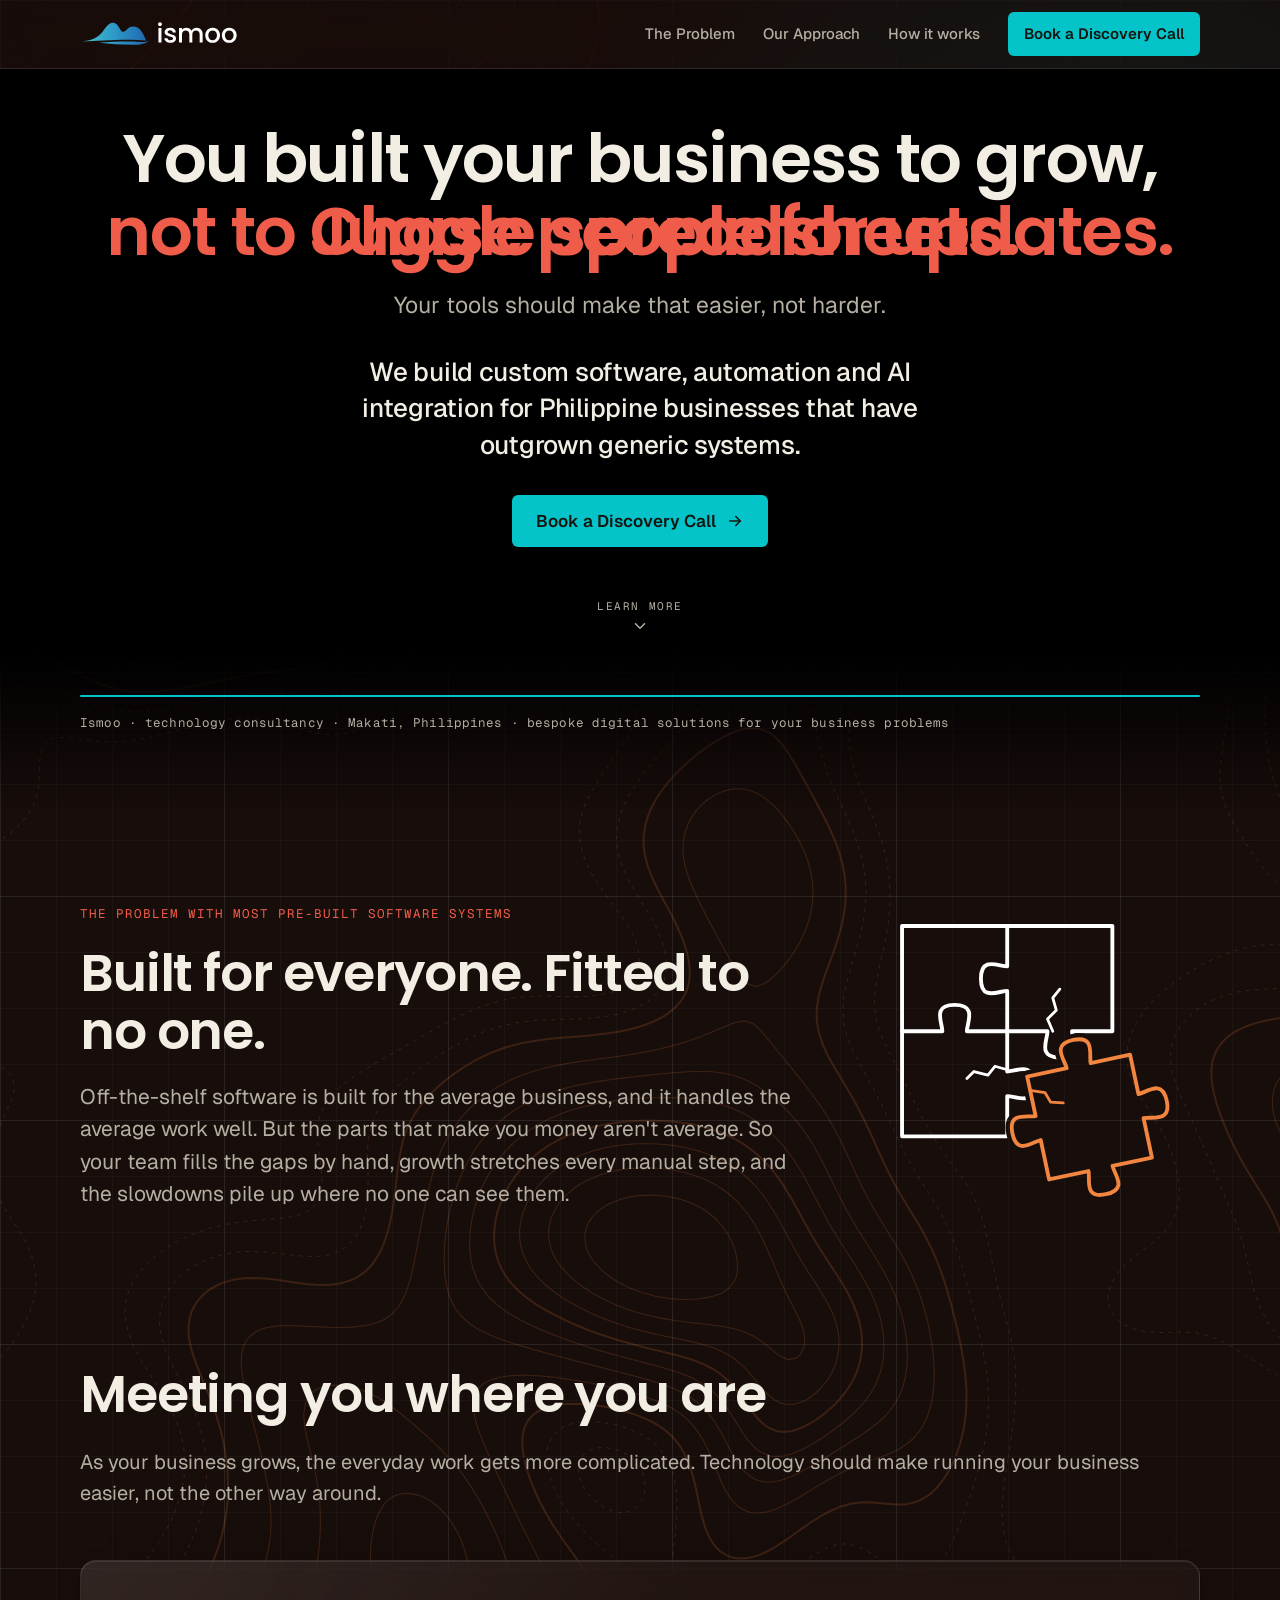
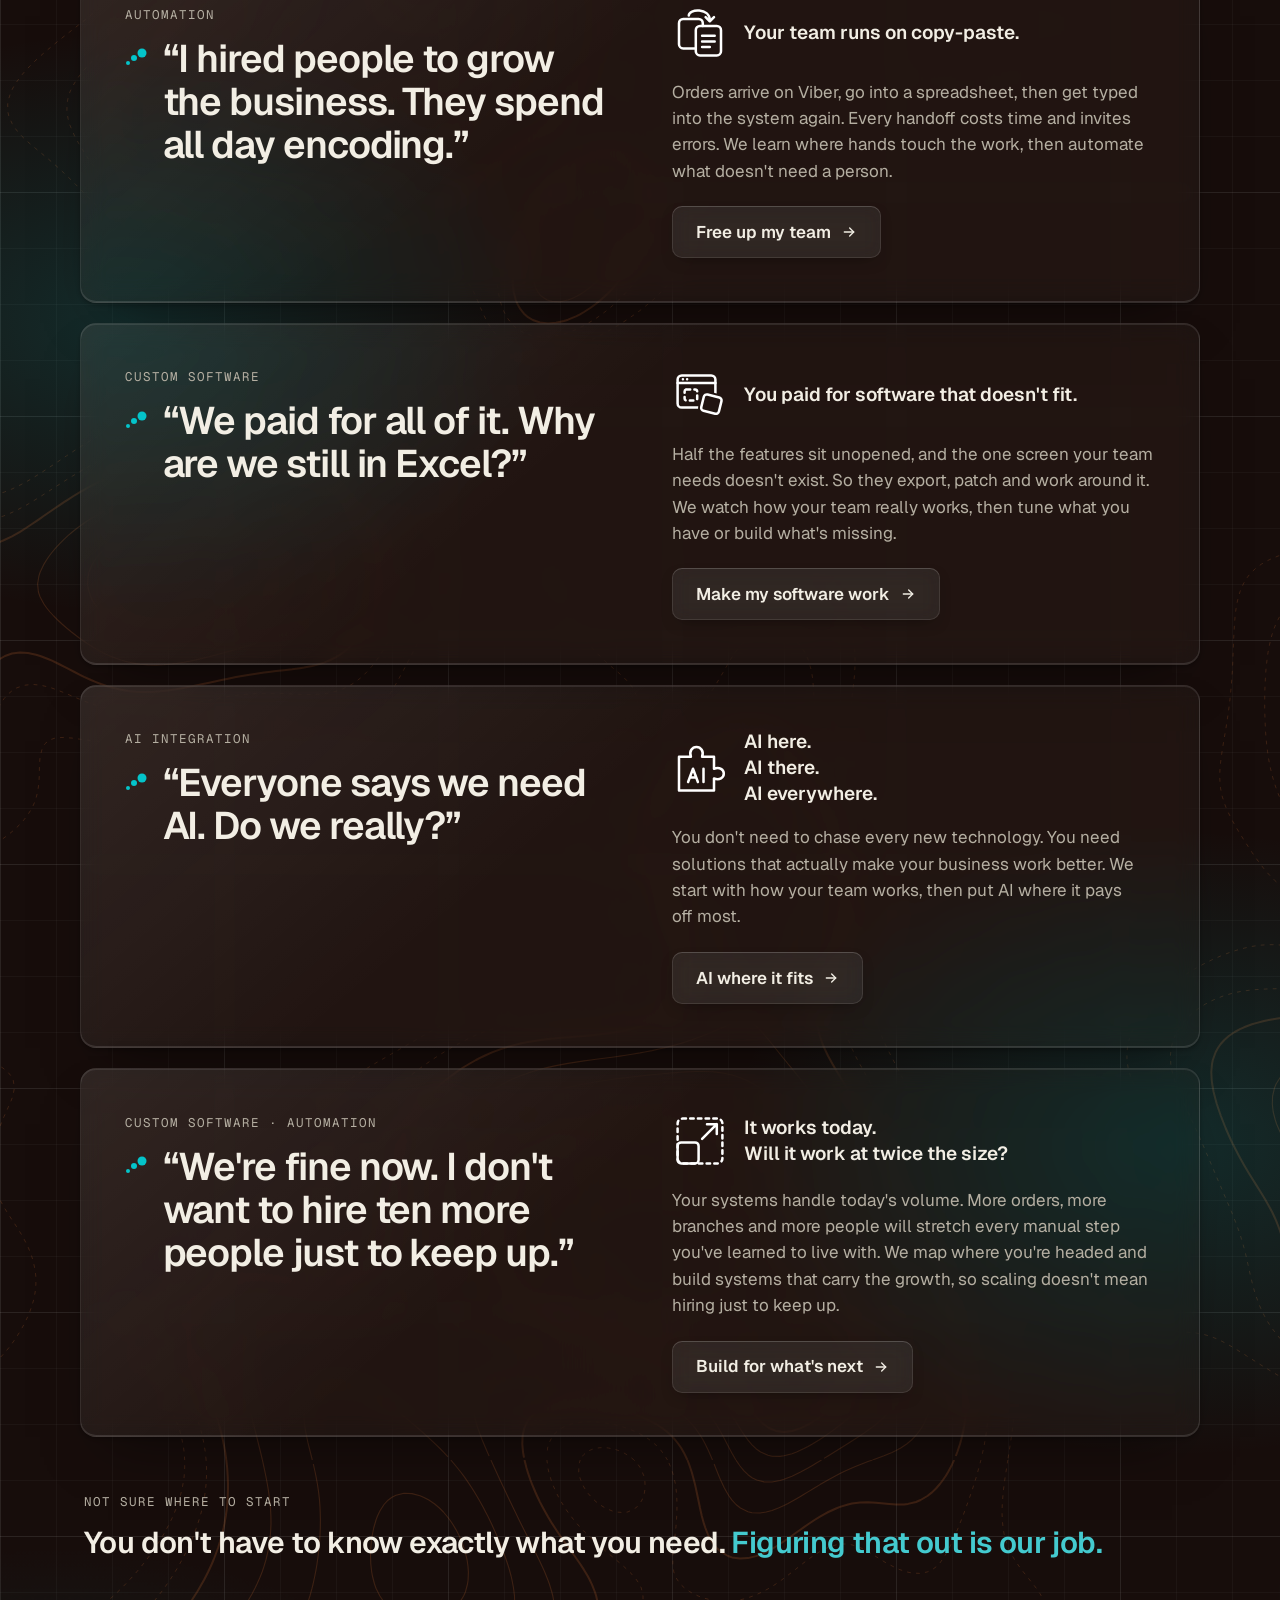
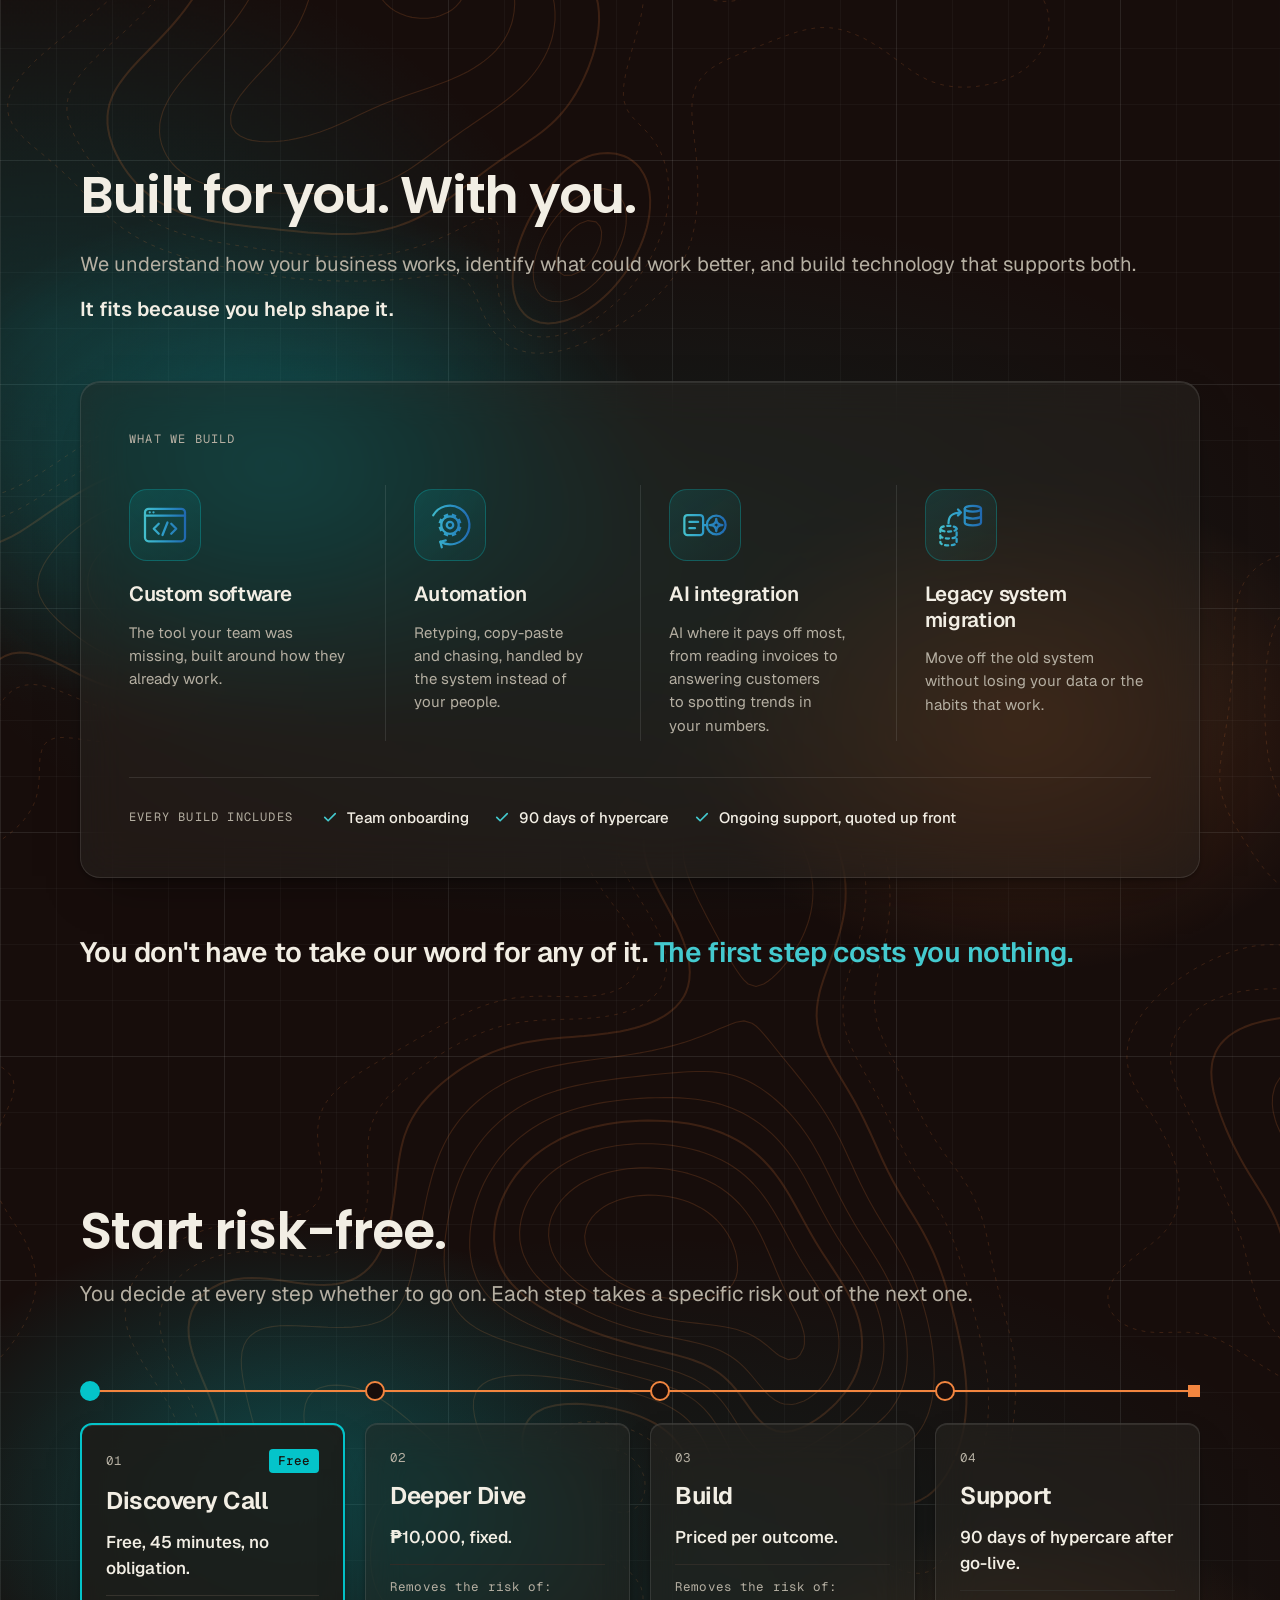
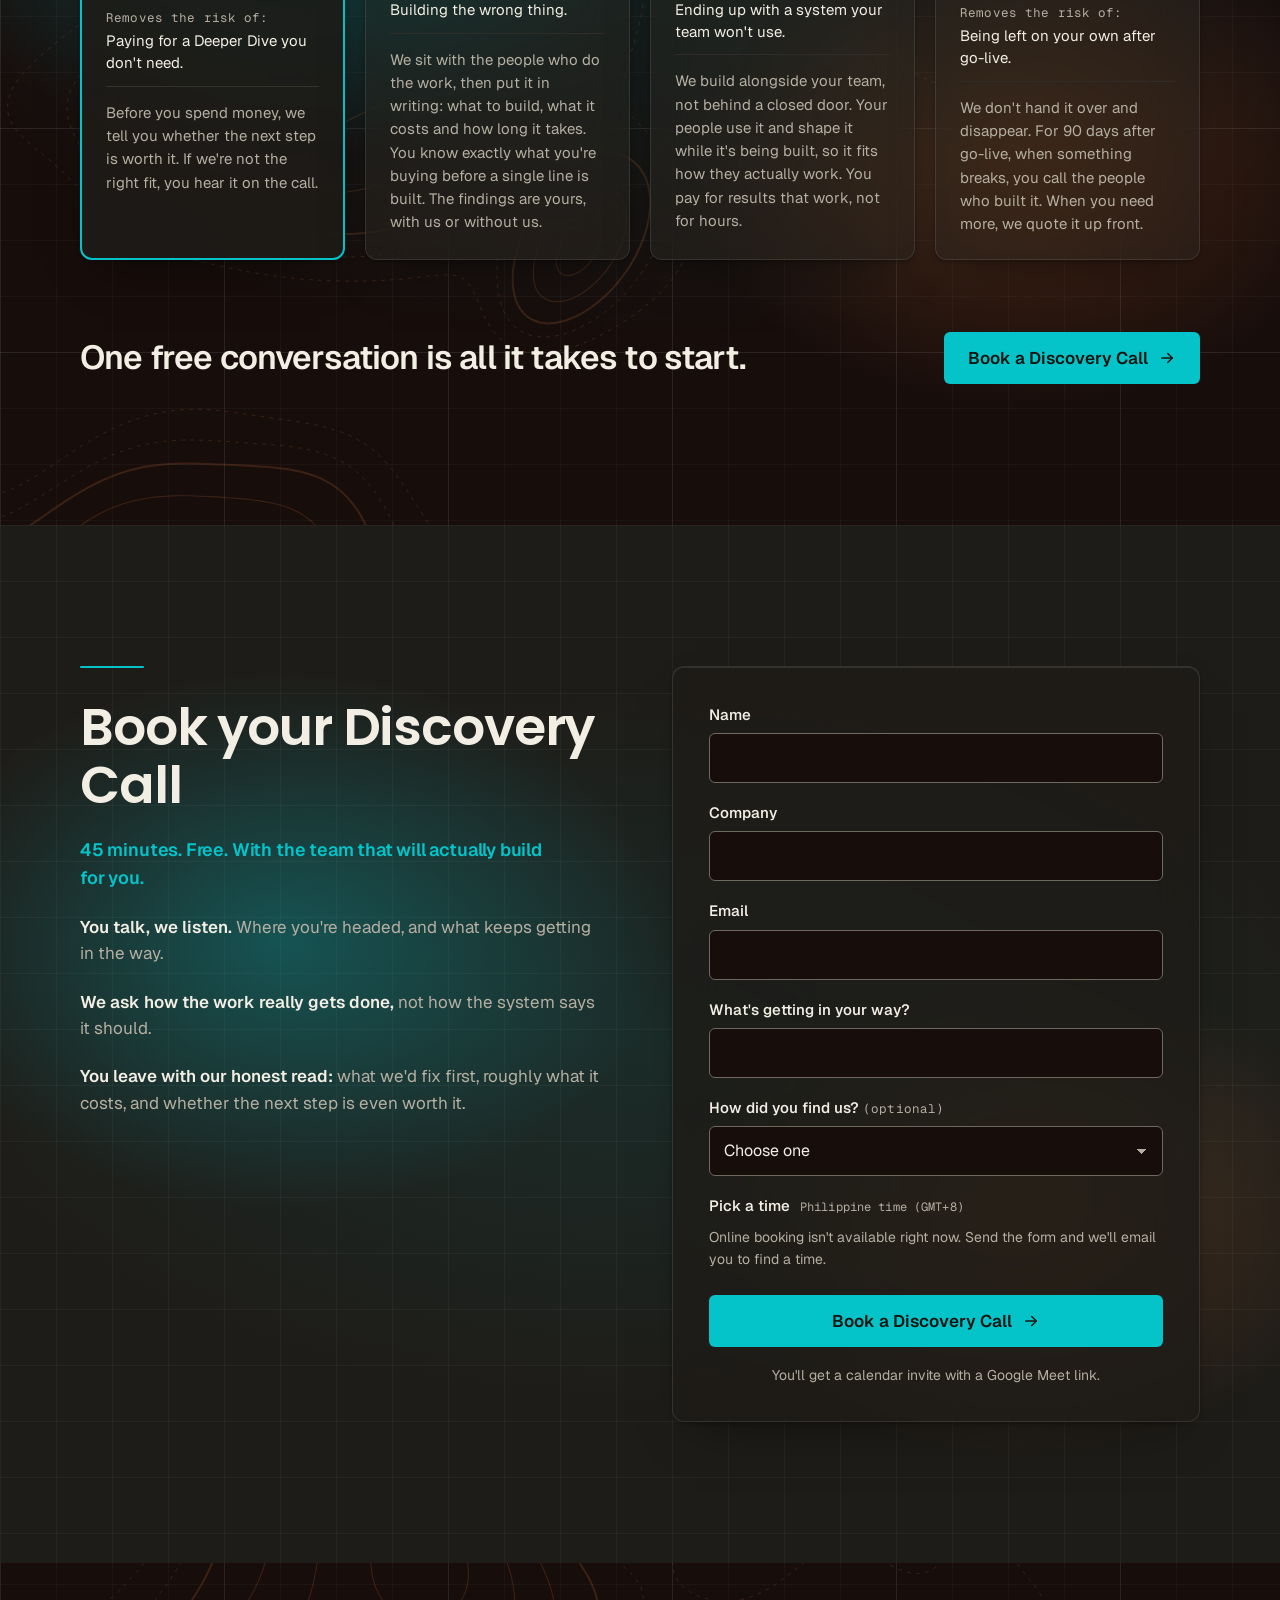
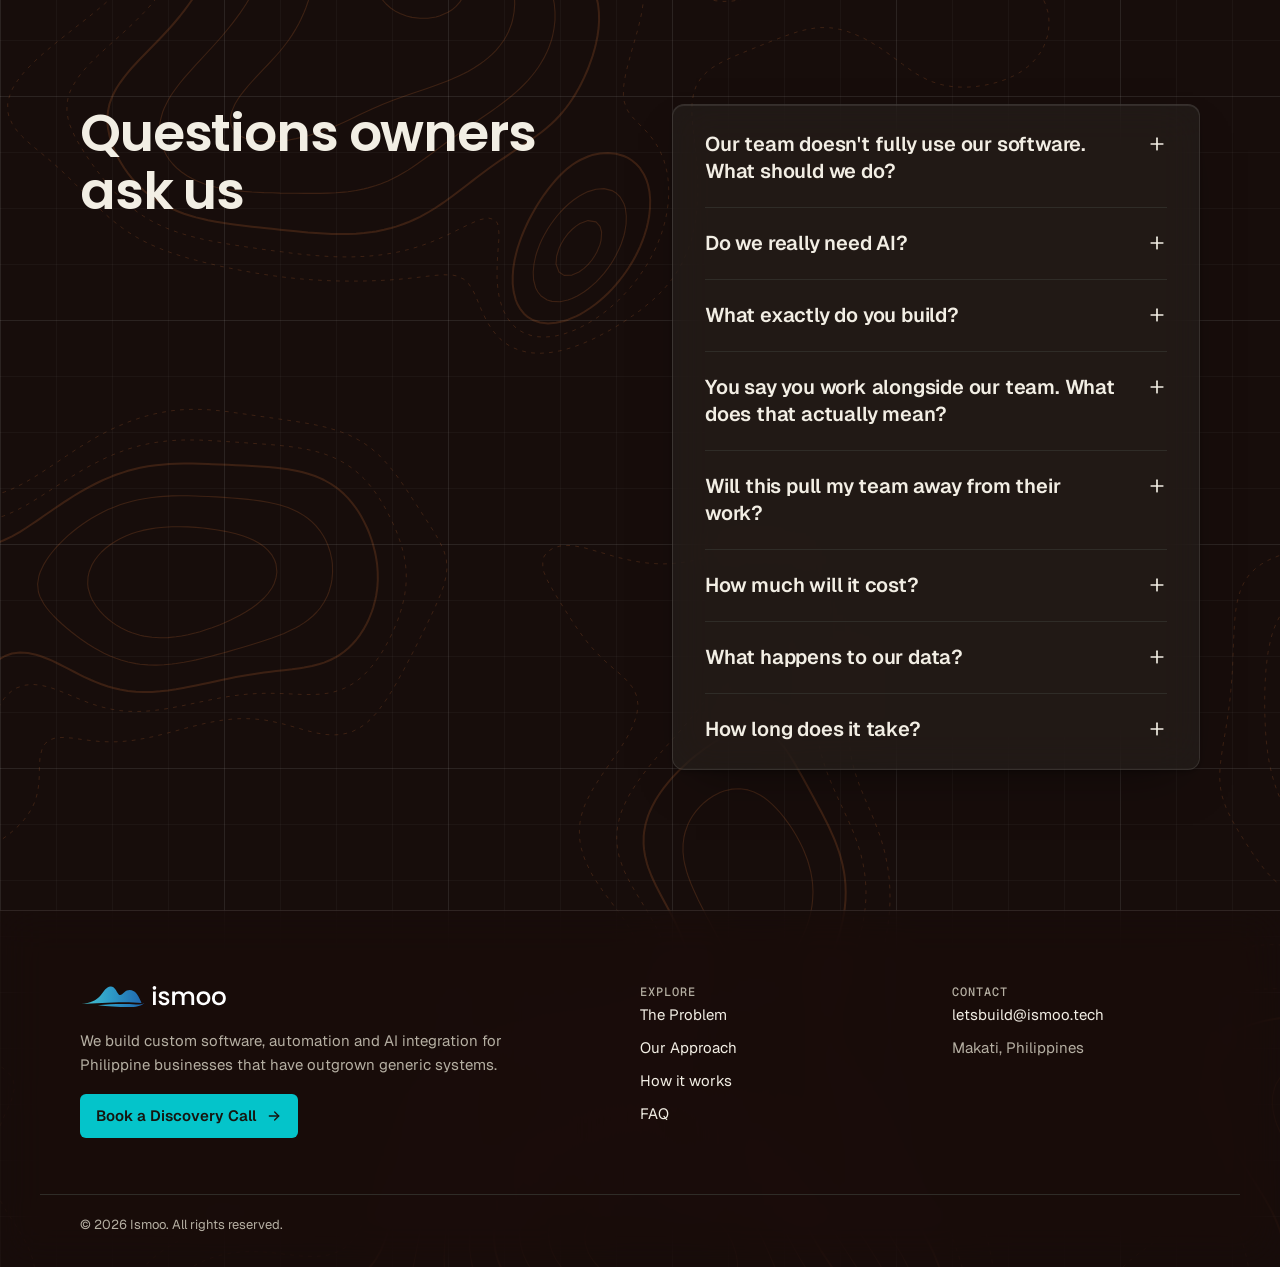
==== commit d96529c4: "Hero support line and copy doc for review Co-Authored-By: Claude Opus 5.5 <noreply@anthropic.com>" ====
--- a/index.html
+++ b/index.html
@@ -44,7 +44,7 @@
 <h1 class="h1">You built your business to grow, <br class="desk-br"><span class="ember">not&nbsp;to</span> <span class="rot"><span class="ph on">Juggle spreadsheets.</span> <span class="ph">Chase people for updates.</span> <span class="ph">Approve every little thing.</span> <span class="ph">Fix the same mistakes.</span> <span class="ph">Put out the same fires.</span></span></h1>
 
 <div style="display: flex; flex-direction: column; align-items: center; gap: 32px; margin-top: clamp(12px, 1.6vw, 20px)">
-<p style="font-size: clamp(19px, 1.9vw, 23px); line-height: 1.45; color: var(--ink-2); max-width: 32rem">That's what generic systems do to you.</p>
+<p style="font-size: clamp(19px, 1.9vw, 23px); line-height: 1.45; color: var(--ink-2); max-width: 32rem">Your tools should make that easier, not harder.</p>
 <p style="font-size: clamp(20px, 2.1vw, 26px); line-height: 1.4; font-weight: 500; letter-spacing: -0.01em; color: var(--ink); max-width: 40rem">We build custom software, automation and AI integration for Philippine businesses that have outgrown generic systems.</p>
 <div style="display: flex; flex-direction: column; gap: 14px; align-items: center">
 <a href="#book" class="btn">Book a Discovery Call <svg width="18" height="18" viewBox="0 0 24 24" fill="none" stroke="currentColor" stroke-width="2" stroke-linecap="round" stroke-linejoin="round" aria-hidden="true"><path d="M5 12h14"></path><path d="M13 6l6 6-6 6"></path></svg></a>
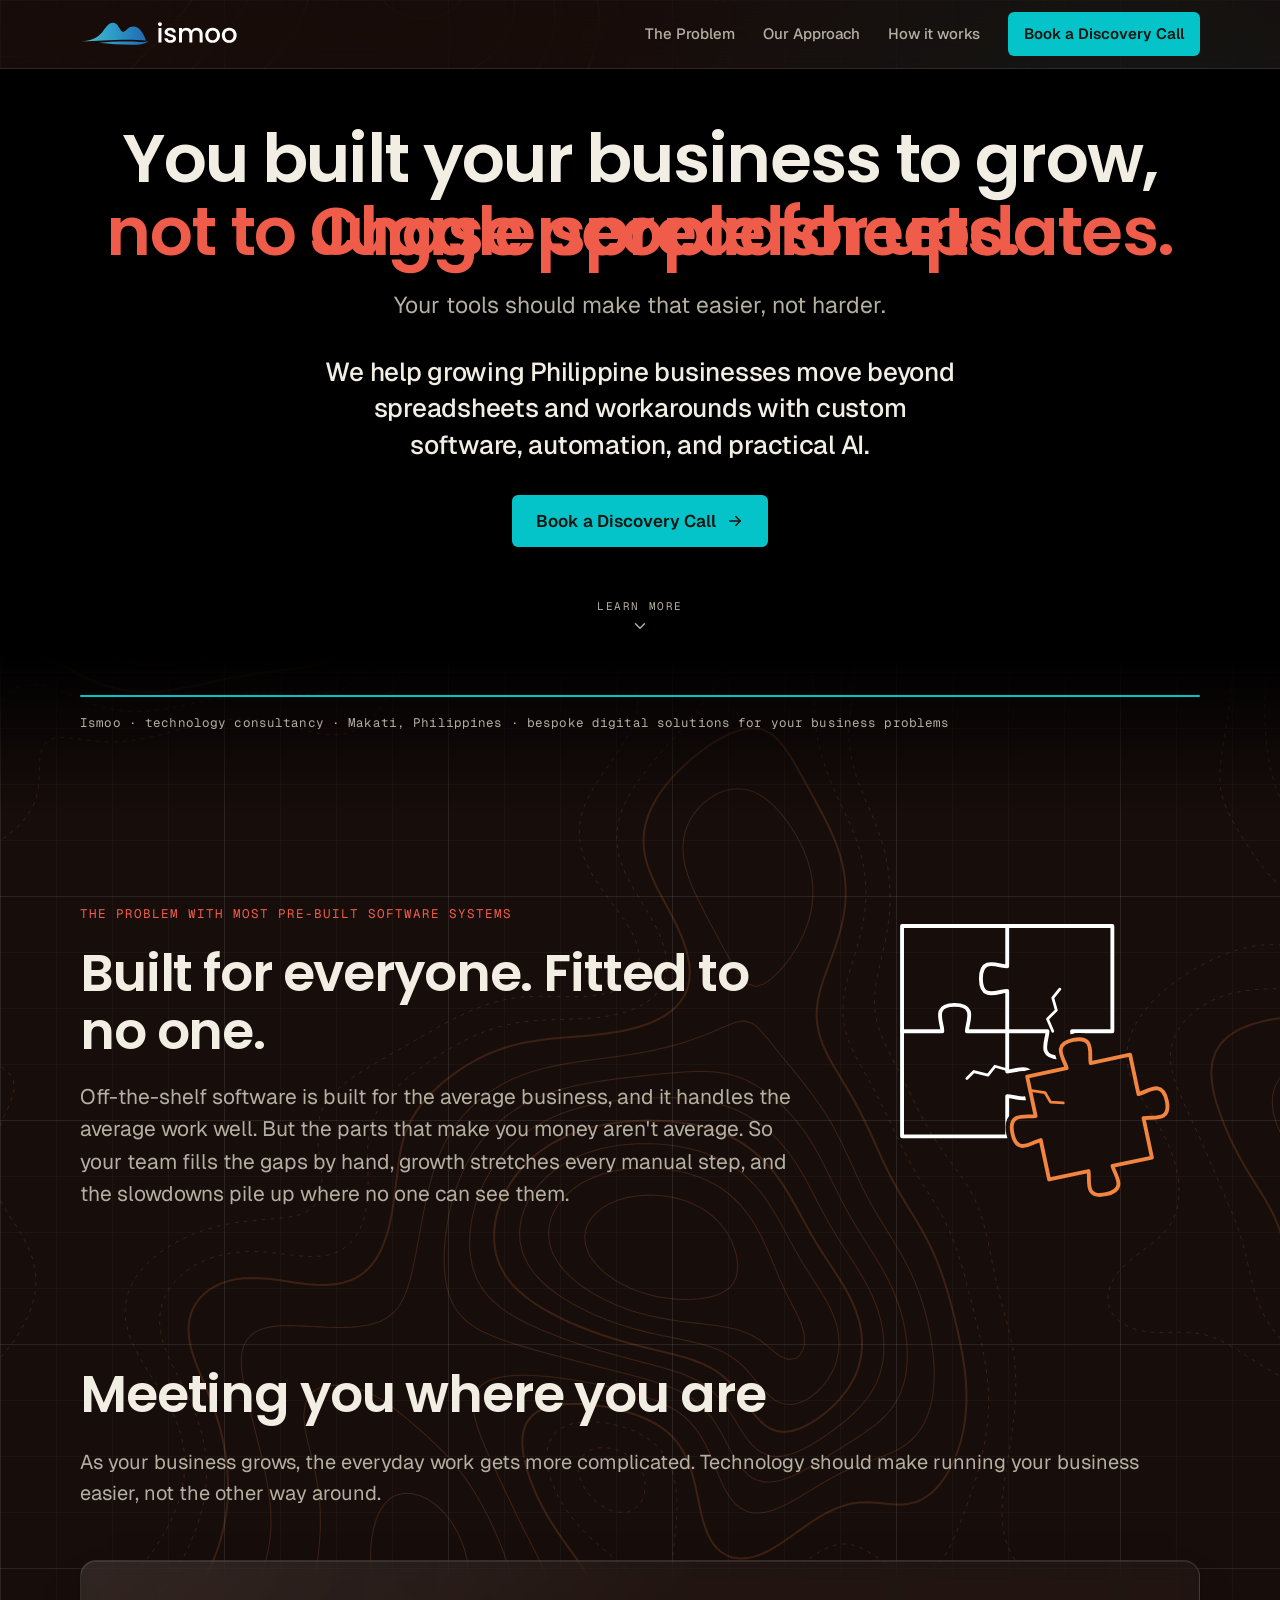
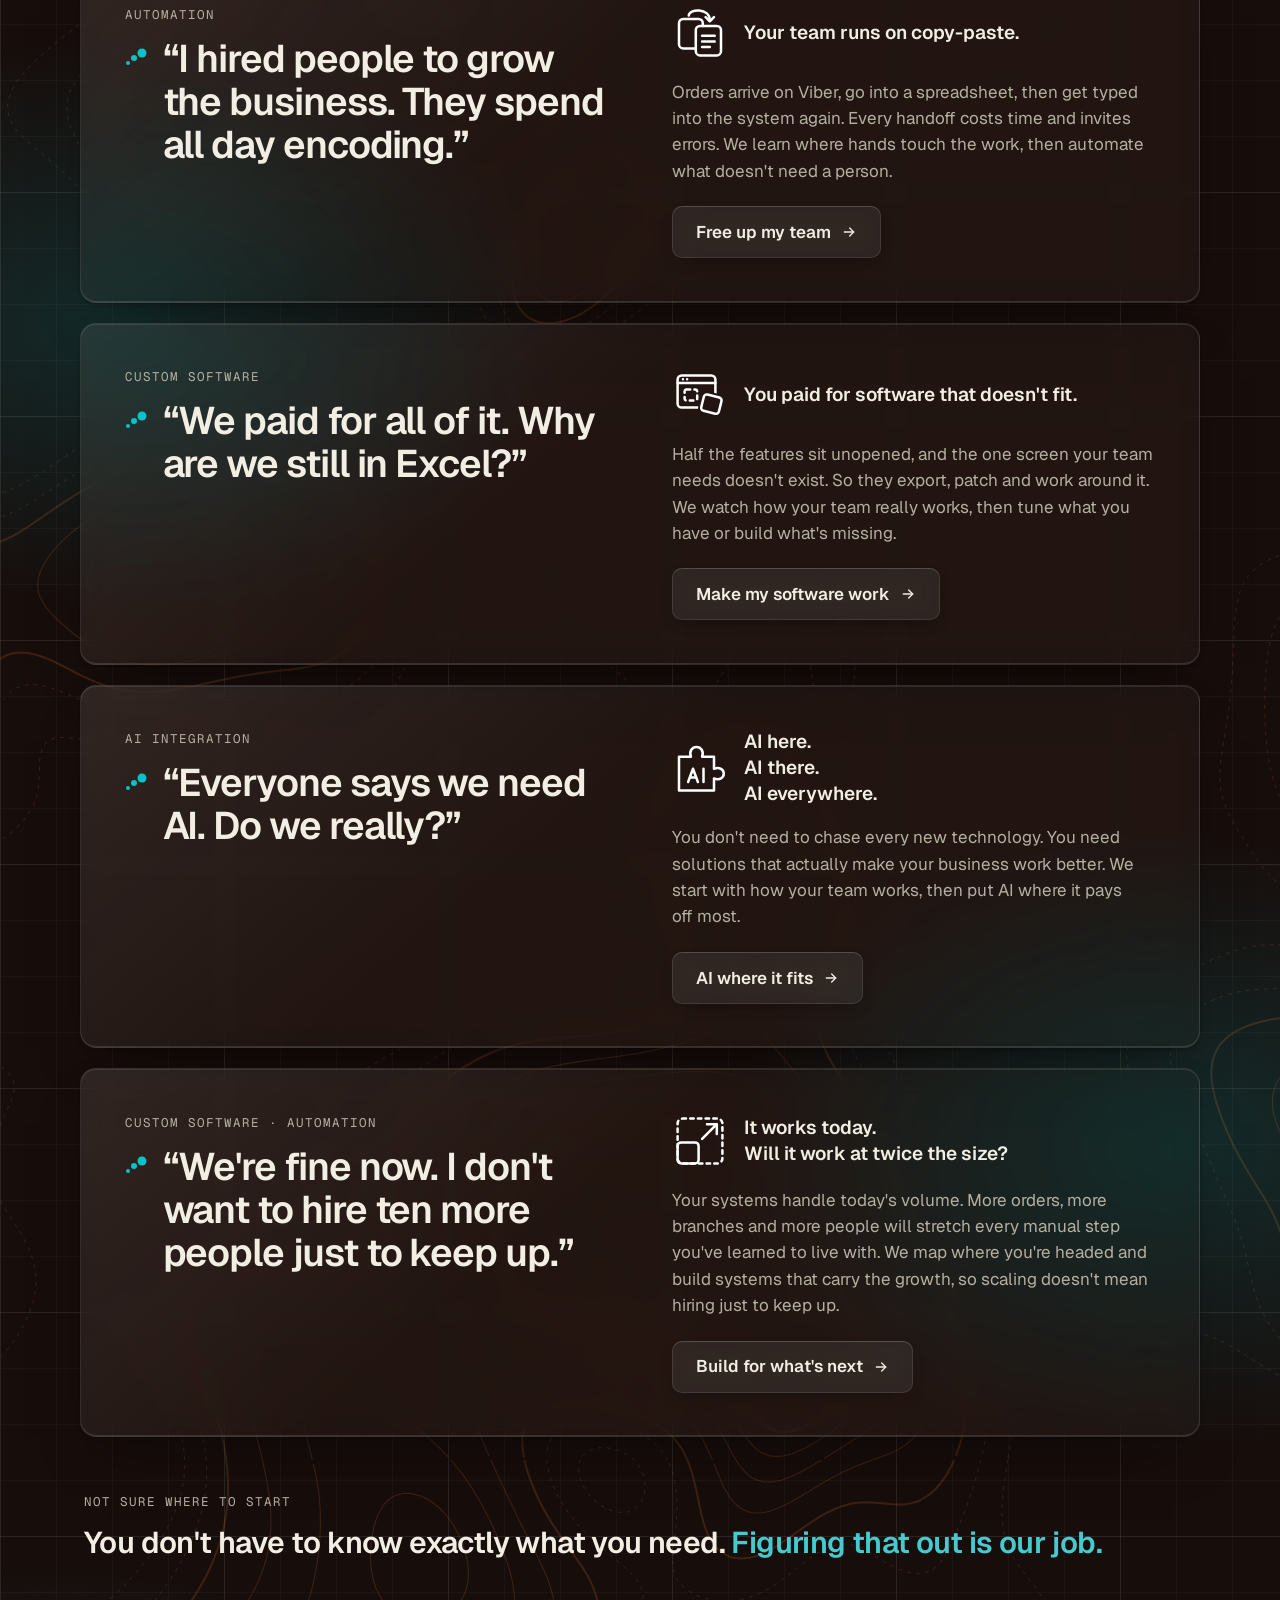
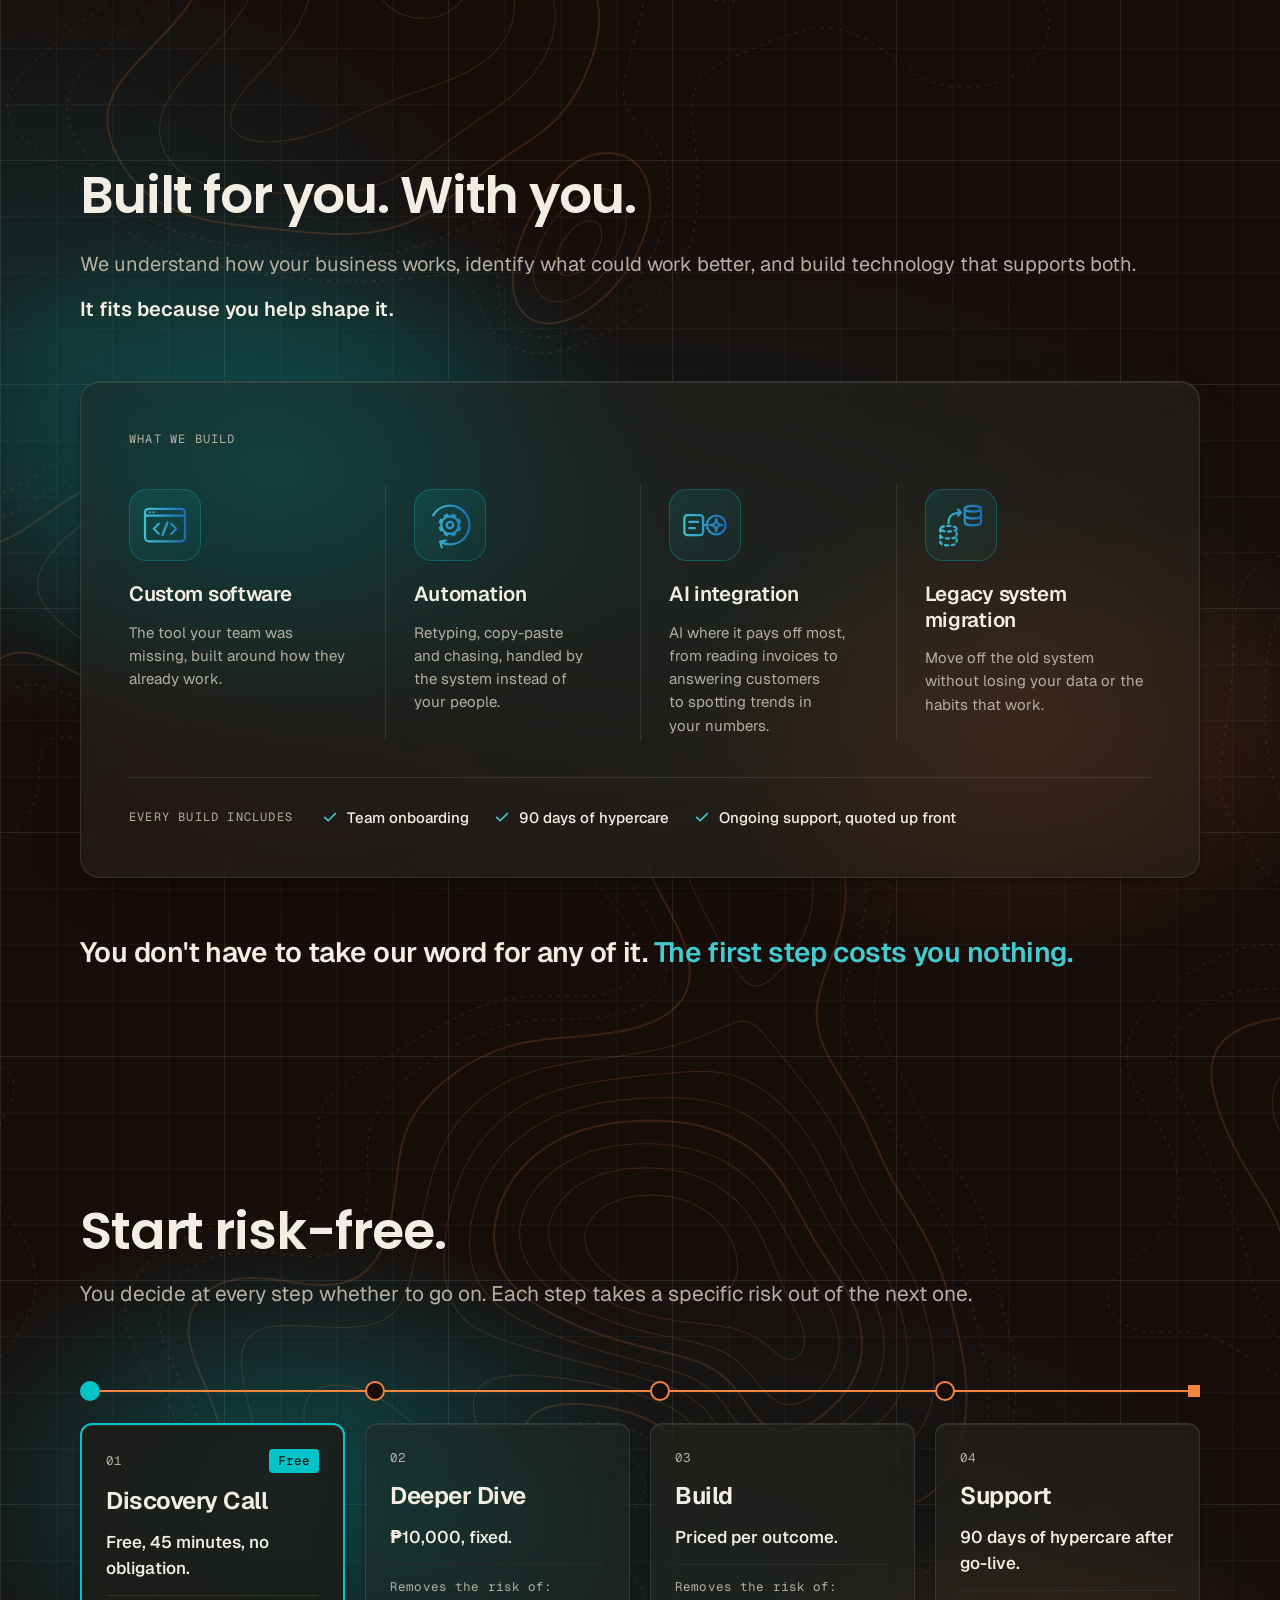
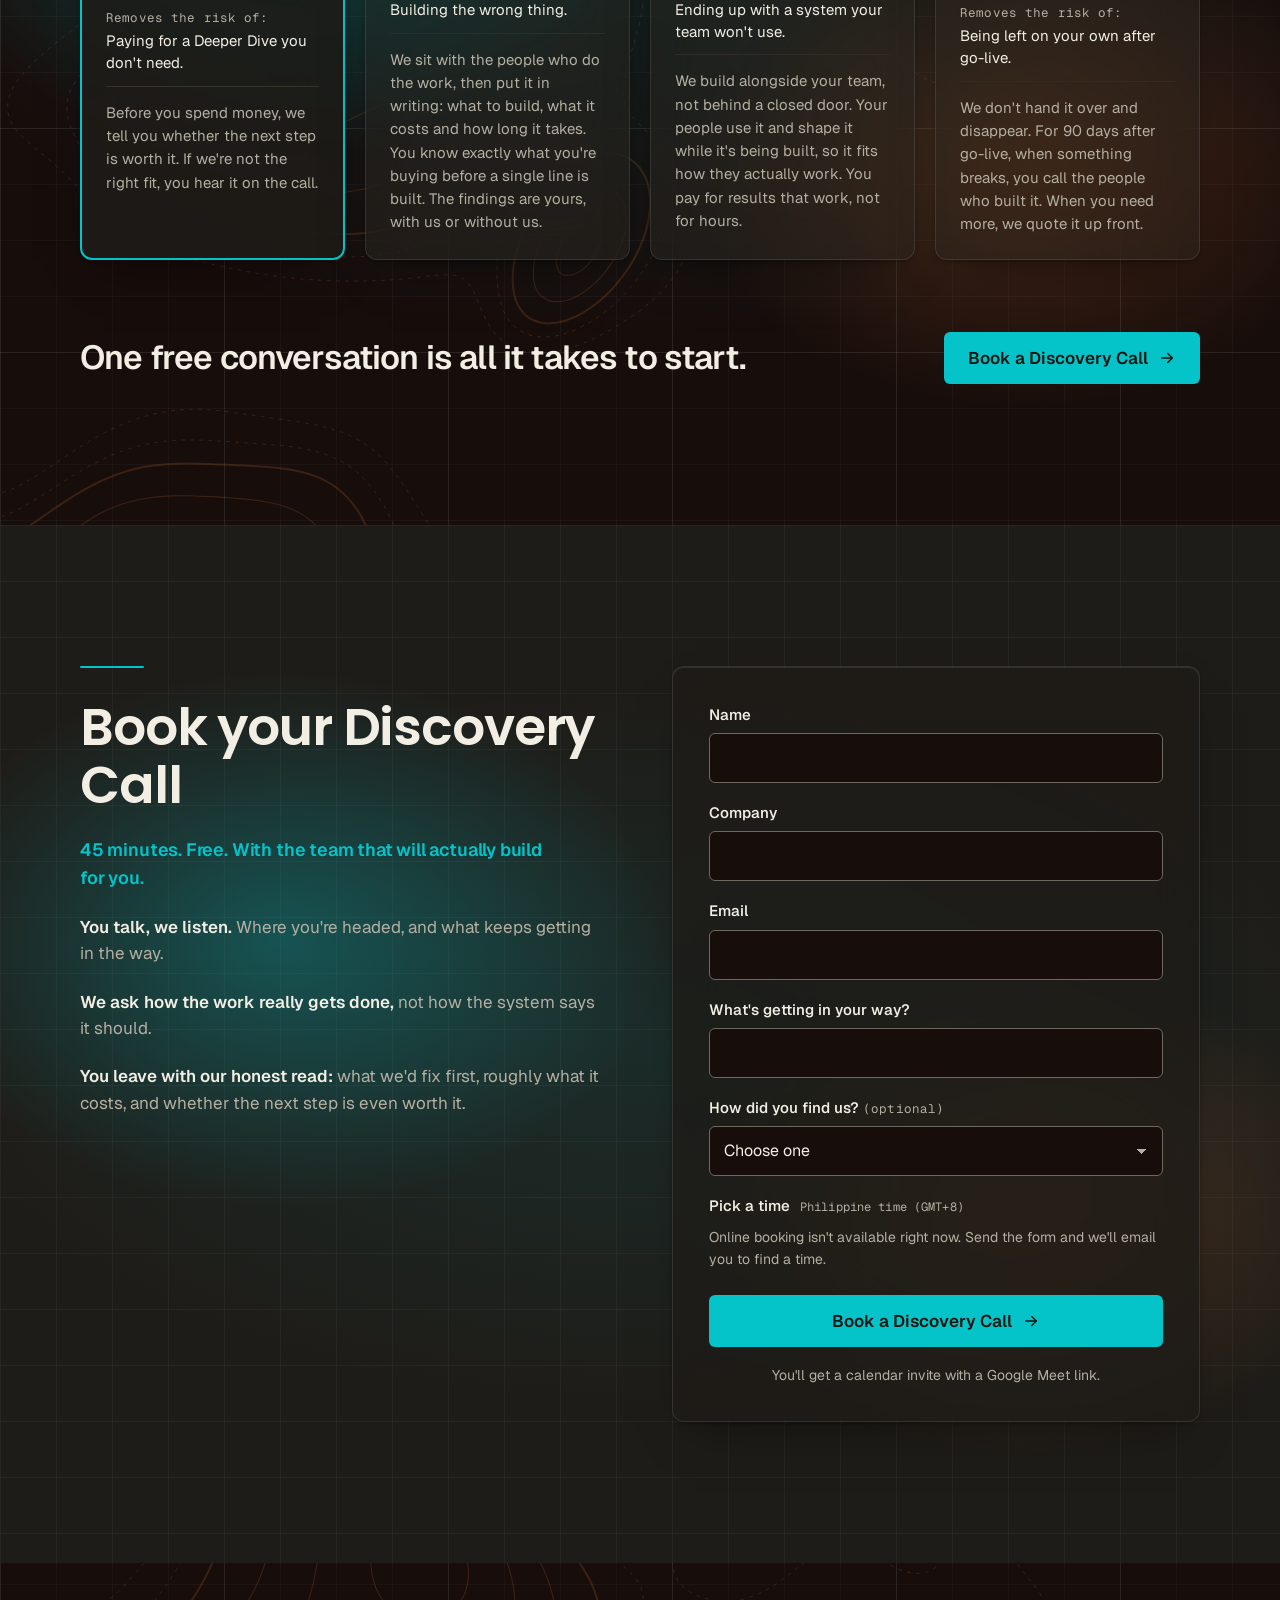
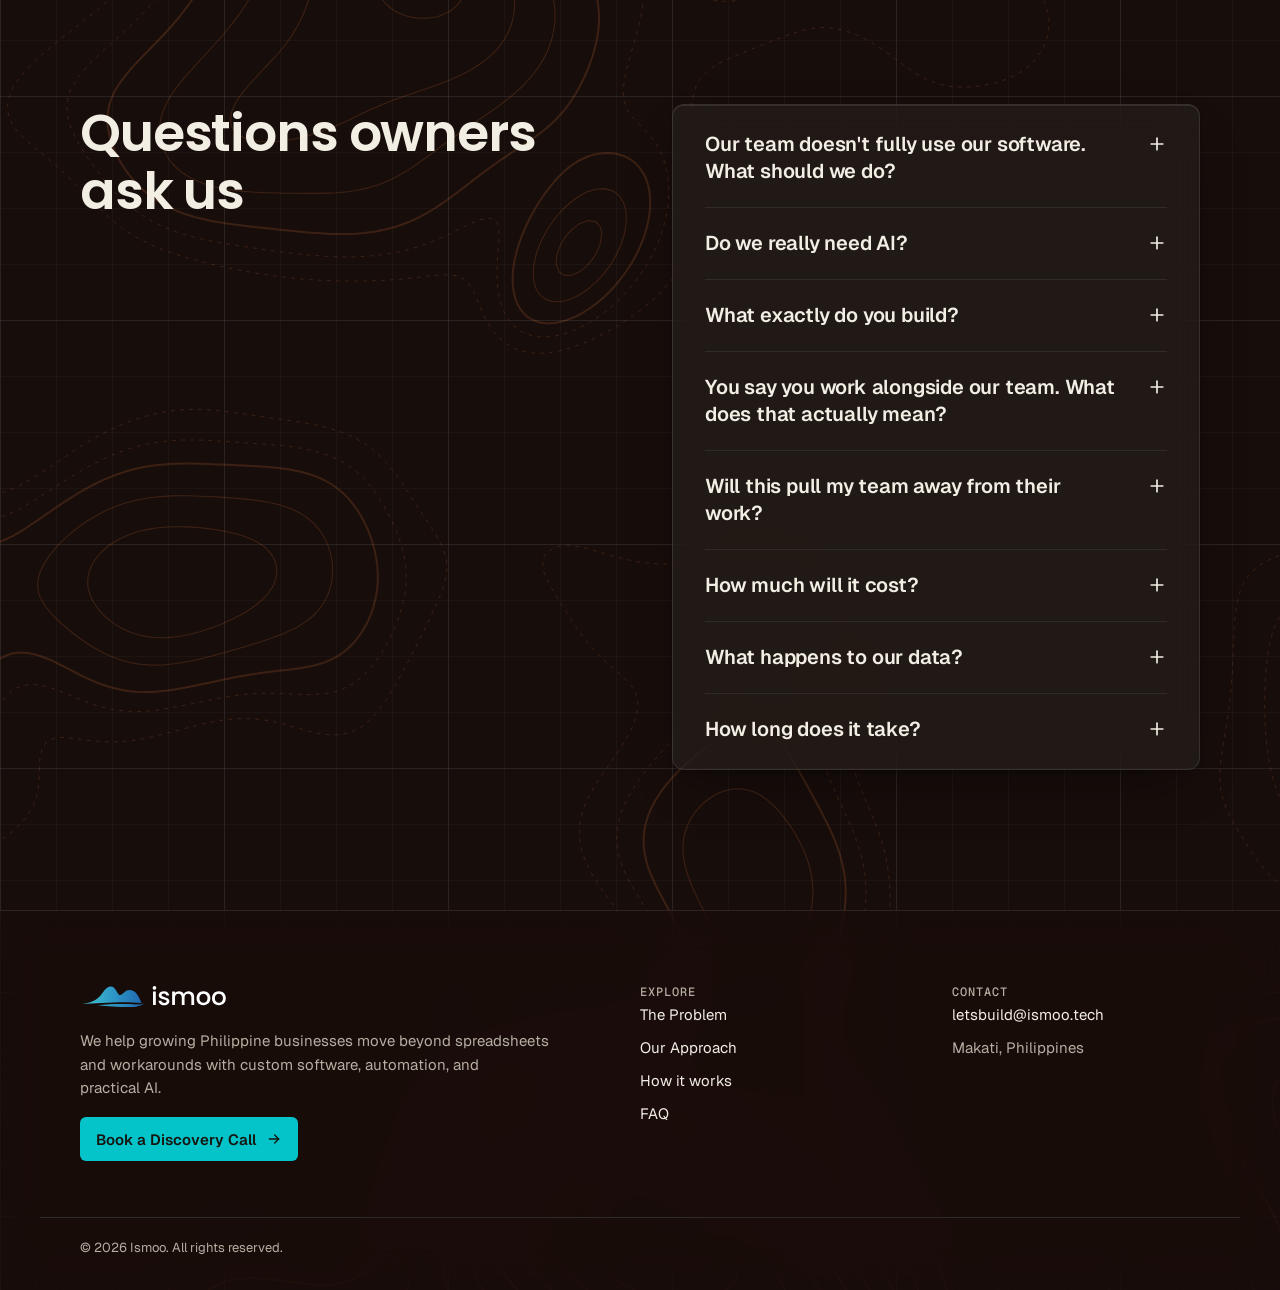
==== commit 66d79495: "New positioning line in hero and footer Co-Authored-By: Claude Opus 5.5 <noreply@anthropic.com>" ====
--- a/index.html
+++ b/index.html
@@ -45,7 +45,7 @@
 
 <div style="display: flex; flex-direction: column; align-items: center; gap: 32px; margin-top: clamp(12px, 1.6vw, 20px)">
 <p style="font-size: clamp(19px, 1.9vw, 23px); line-height: 1.45; color: var(--ink-2); max-width: 32rem">Your tools should make that easier, not harder.</p>
-<p style="font-size: clamp(20px, 2.1vw, 26px); line-height: 1.4; font-weight: 500; letter-spacing: -0.01em; color: var(--ink); max-width: 40rem">We build custom software, automation and AI integration for Philippine businesses that have outgrown generic systems.</p>
+<p style="font-size: clamp(20px, 2.1vw, 26px); line-height: 1.4; font-weight: 500; letter-spacing: -0.01em; color: var(--ink); max-width: 40rem">We help growing Philippine businesses move beyond spreadsheets and workarounds with custom software, automation, and practical AI.</p>
 <div style="display: flex; flex-direction: column; gap: 14px; align-items: center">
 <a href="#book" class="btn">Book a Discovery Call <svg width="18" height="18" viewBox="0 0 24 24" fill="none" stroke="currentColor" stroke-width="2" stroke-linecap="round" stroke-linejoin="round" aria-hidden="true"><path d="M5 12h14"></path><path d="M13 6l6 6-6 6"></path></svg></a>
 </div>
@@ -342,7 +342,7 @@
 <div class="wrap ftr-grid">
 <div class="ftr-brand">
 <a href="#top" class="wordmark"><img src="assets/ismoo-logo.svg" alt="Ismoo" width="150" height="28" style="display: block; height: 28px; width: auto"></a>
-<p>We build custom software, automation and AI integration for Philippine businesses that have outgrown generic systems.</p>
+<p>We help growing Philippine businesses move beyond spreadsheets and workarounds with custom software, automation, and practical AI.</p>
 <a href="#book" class="btn btn-sm">Book a Discovery Call <svg width="16" height="16" viewBox="0 0 24 24" fill="none" stroke="currentColor" stroke-width="2" stroke-linecap="round" stroke-linejoin="round" aria-hidden="true"><path d="M5 12h14"></path><path d="M13 6l6 6-6 6"></path></svg></a>
 </div>
 <nav class="ftr-col" aria-label="Footer">
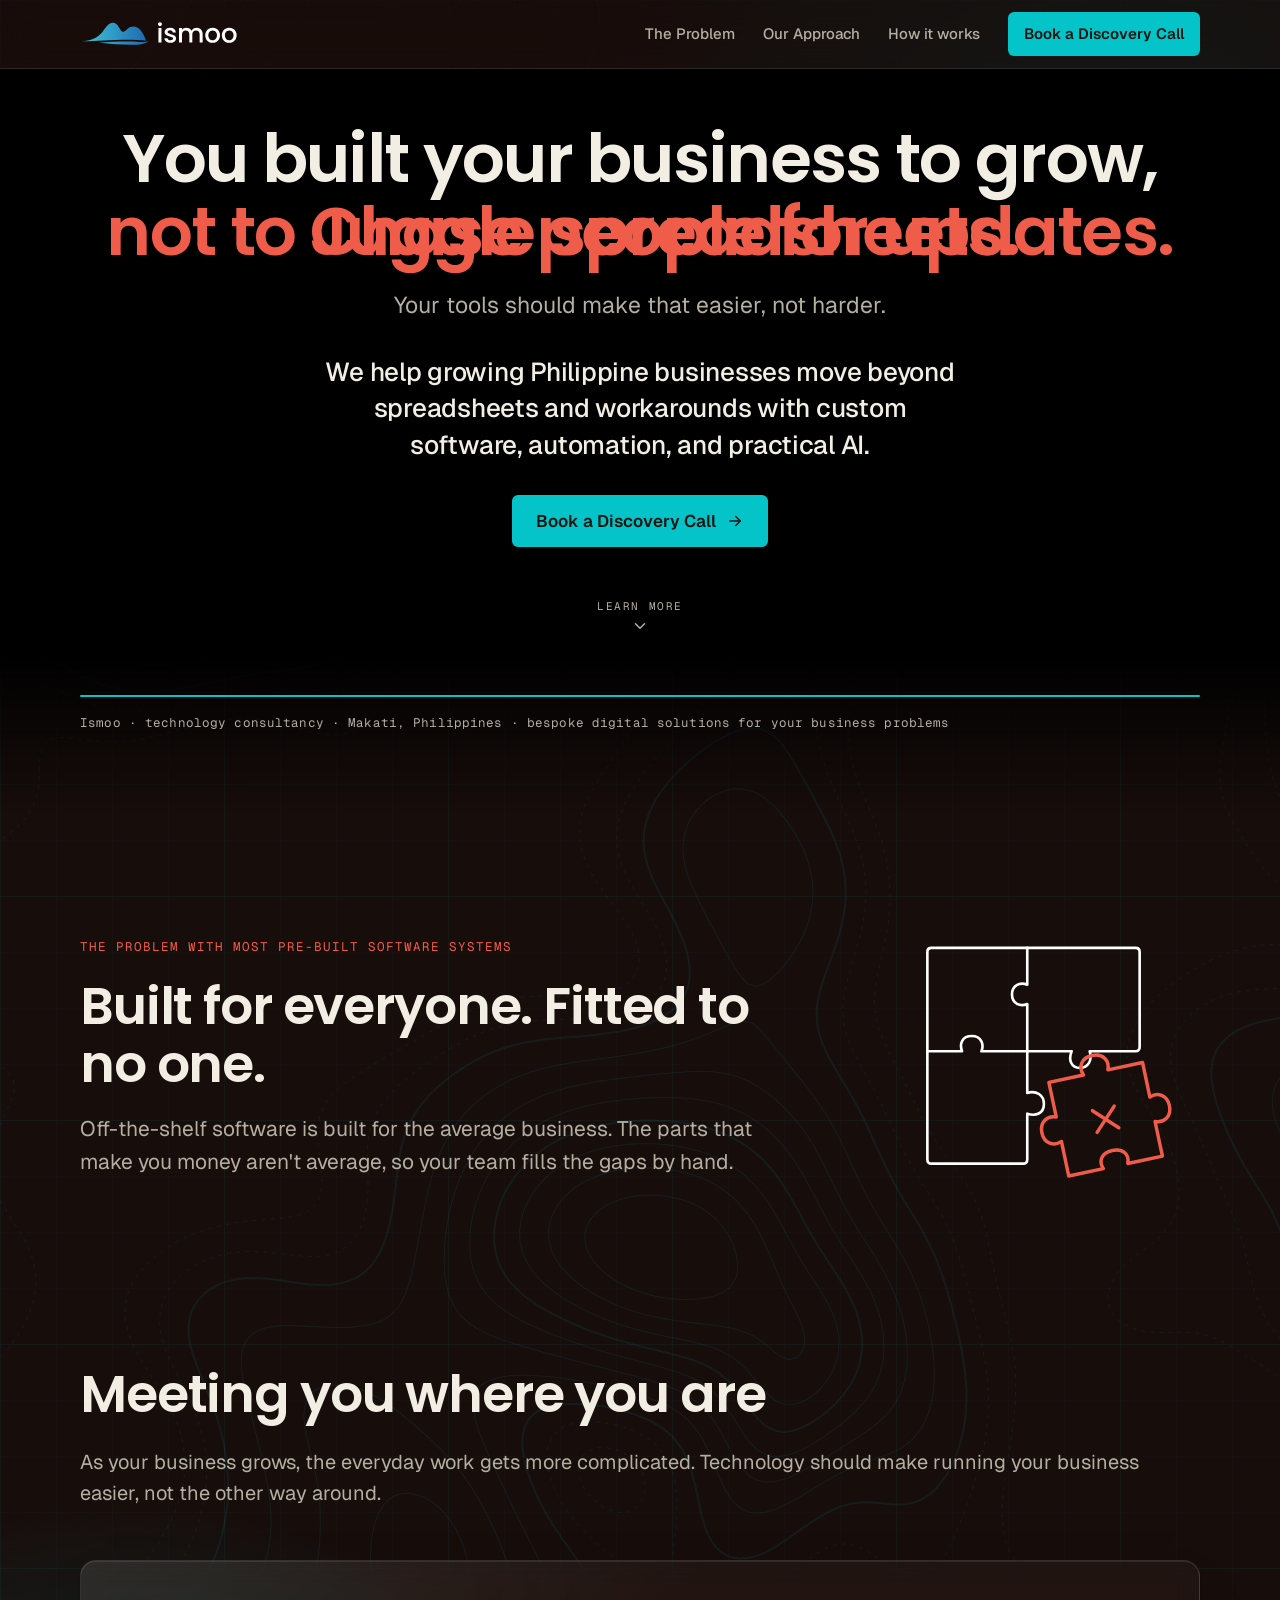
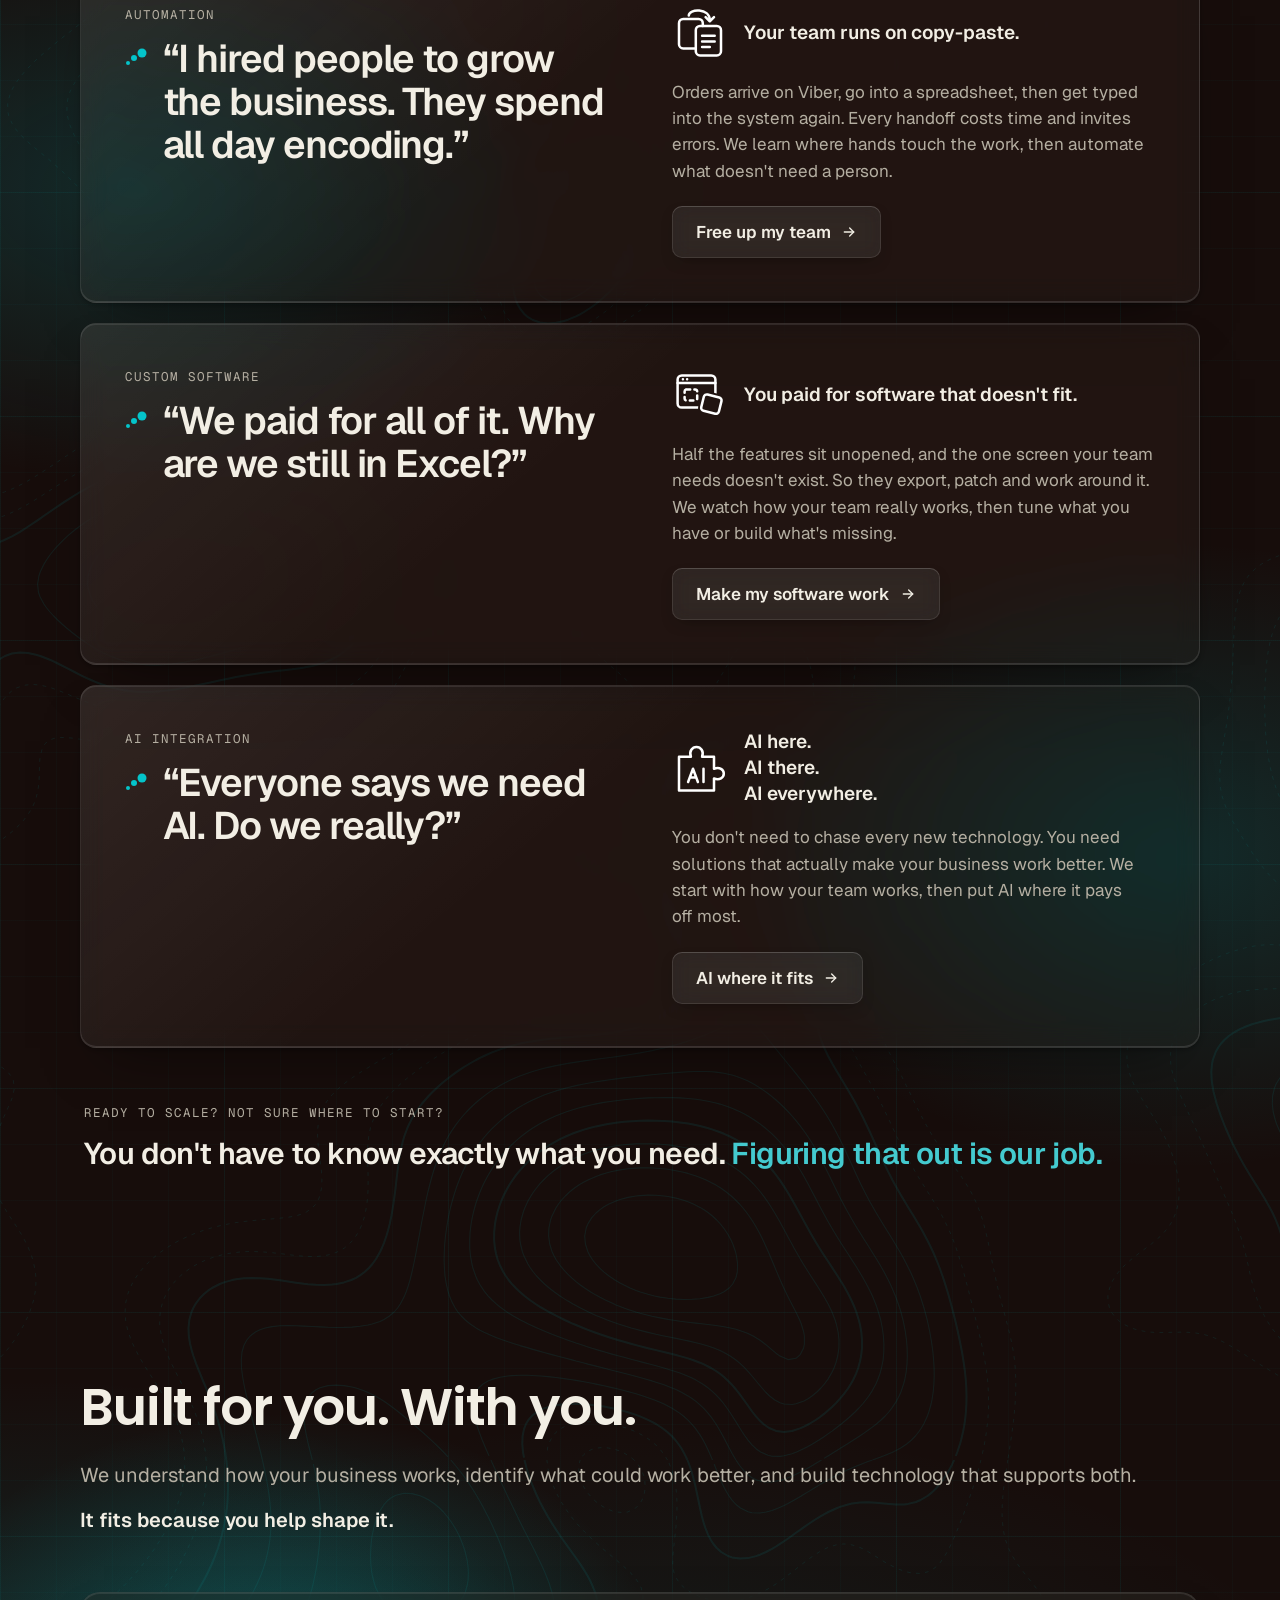
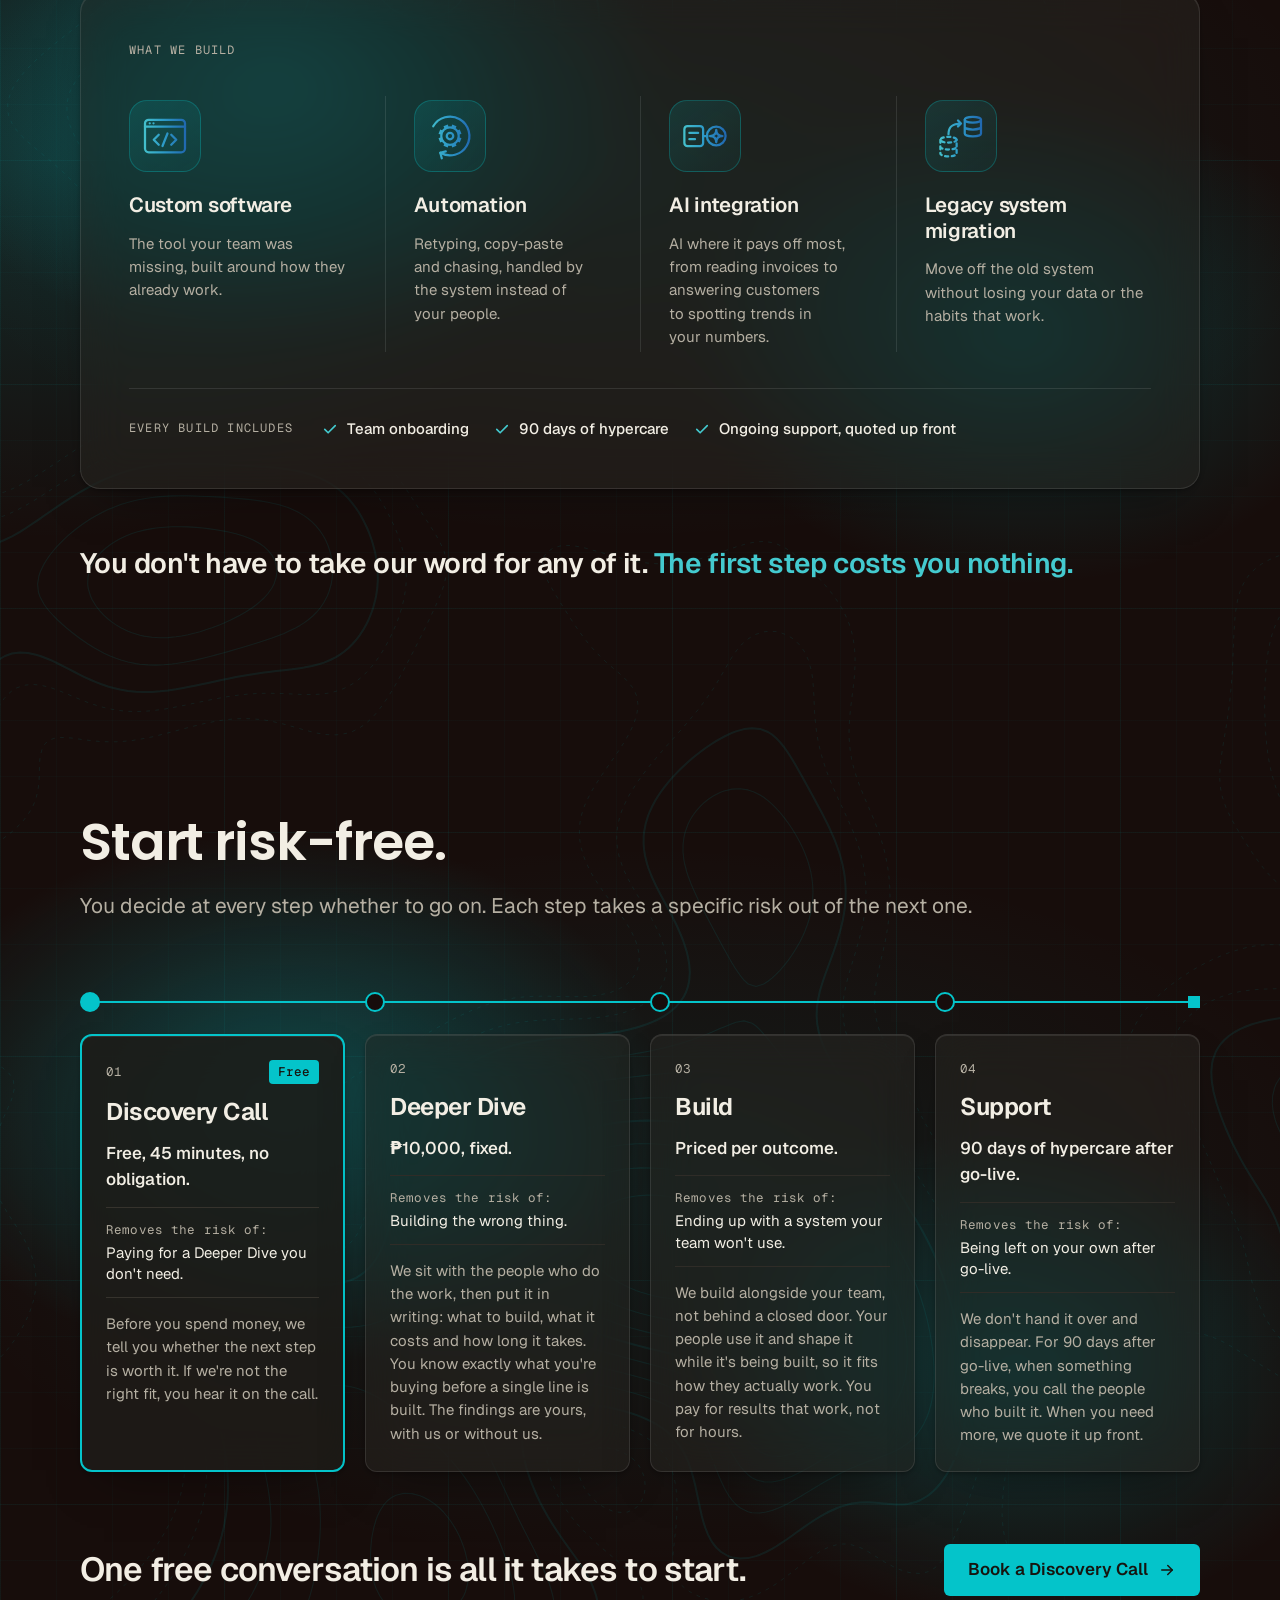
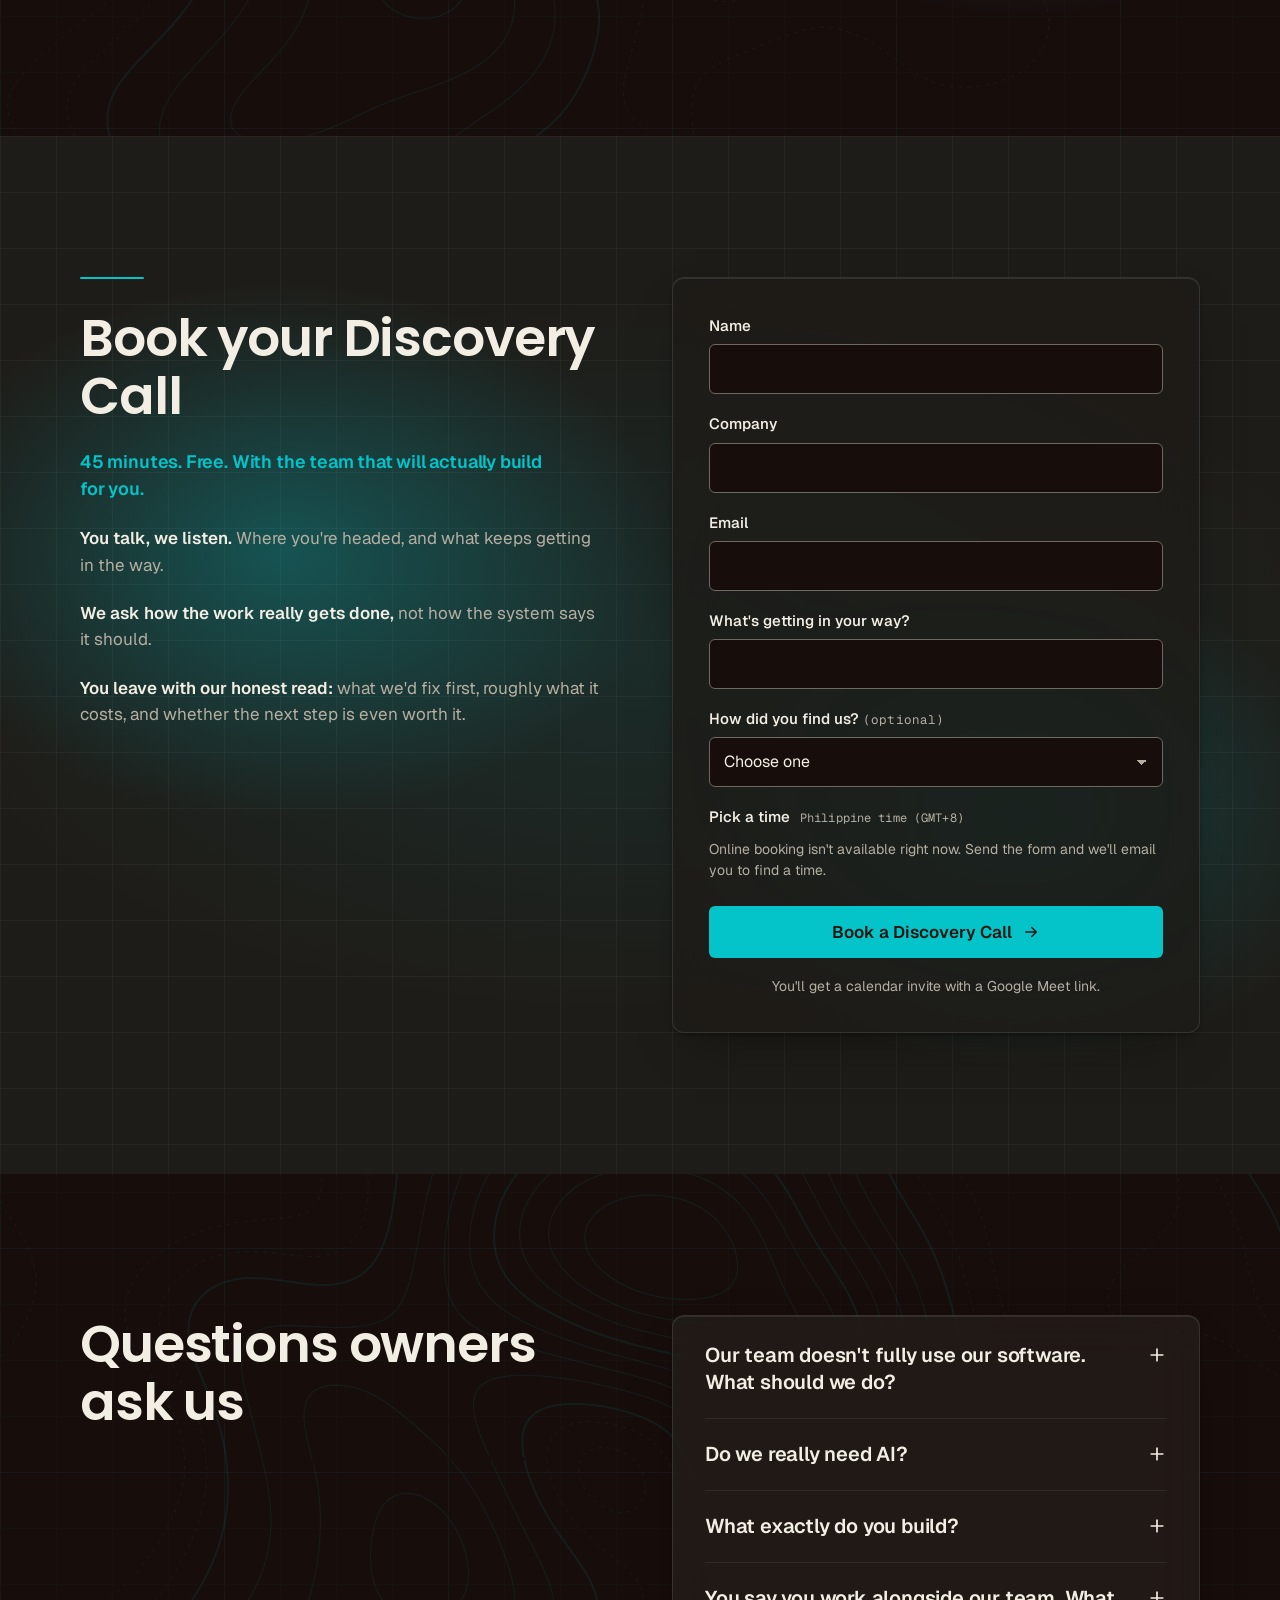
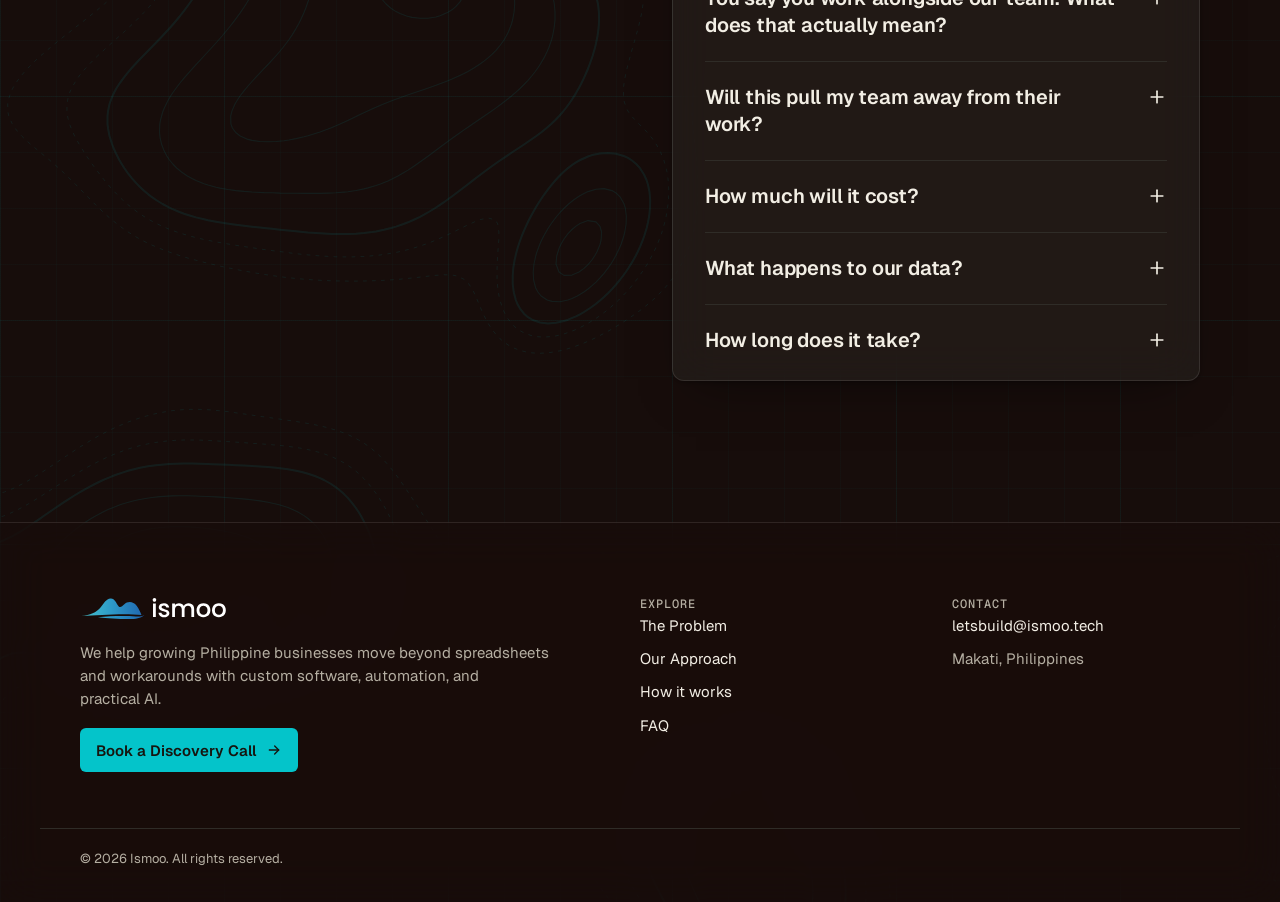
==== commit 4883c499: "Lean booking slots, Learn more lands on the problem label, three doors Booking offers 9am, 11am and " ====
--- a/index.html
+++ b/index.html
@@ -62,9 +62,9 @@
 <section style="padding-top: clamp(48px, 6vw, 96px)">
 <div class="wrap problem-grid">
 <div style="max-width: 48rem; display: flex; flex-direction: column; gap: 20px">
-<p class="mono eyebrow-ember">The problem with most pre-built software systems</p>
-<h2 class="h2 anchor" id="the-problem">Built for everyone. Fitted to no one.</h2>
-<p style="font-size: clamp(18px, 1.7vw, 21px); line-height: 1.55; color: var(--ink-2)">Off-the-shelf software is built for the average business, and it handles the average work well. But the parts that make you money aren't average. So your team fills the gaps by hand, growth stretches every manual step, and the slowdowns pile up where no one can see them.</p>
+<p class="mono eyebrow-ember anchor" id="the-problem">The problem with most pre-built software systems</p>
+<h2 class="h2">Built for everyone. Fitted to no one.</h2>
+<p style="font-size: clamp(18px, 1.7vw, 21px); line-height: 1.55; color: var(--ink-2)">Off-the-shelf software is built for the average business. The parts that make you money aren't average, so your team fills the gaps by hand.</p>
 </div>
 <img class="problem-art desk-only" src="assets/forced-fit.svg" alt="" width="480" height="480">
 </div>
@@ -119,23 +119,11 @@
 </div>
 </article>
 
-<article class="door">
-<button type="button" class="door-select" aria-pressed="false" aria-label="This sounds like us: It works today. Will it work at twice the size?"></button>
-<div class="door-head">
-<p class="mono door-offer">Custom software · Automation</p>
-<h3 class="door-quote"><svg width="22" height="18" viewBox="0 0 22 18" aria-hidden="true"><circle cx="3" cy="15" r="2" fill="var(--accent)"></circle><circle cx="9" cy="10" r="3" fill="var(--accent)"></circle><circle cx="17" cy="5" r="4.5" fill="var(--accent)"></circle></svg><span>“We're fine now. I don't want to hire ten more people just to keep up.”</span></h3>
-</div>
-<div class="door-main">
-<div class="door-tag"><span class="door-icon" aria-hidden="true"><img src="assets/icons/door4-scale.svg" alt="" width="40" height="40"></span><p class="door-problem">It works today. <br>Will it work at twice the size?</p></div>
-<p class="body">Your systems handle today's volume. More orders, more branches and more people will stretch every manual step you've learned to live with. We map where you're headed and build systems that carry the growth, so scaling doesn't mean hiring just to keep up.</p>
-<div class="cta"><a href="#book" class="btn btn-ghost" data-door="Build for what's next">Build for what's next <svg width="16" height="16" viewBox="0 0 24 24" fill="none" stroke="currentColor" stroke-width="2" stroke-linecap="round" stroke-linejoin="round" aria-hidden="true"><path d="M5 12h14"></path><path d="M13 6l6 6-6 6"></path></svg></a></div>
-</div>
-</article>
 
 
 </div>
 <div class="doors-more">
-<p class="mono doors-more-label">Not sure where to start</p>
+<p class="mono doors-more-label">Ready to Scale? Not sure where to start?</p>
 <p><strong>You don't have to know exactly what you need.</strong> <span>Figuring that out is our job.</span></p>
 </div>
 </div>
--- a/styles.css
+++ b/styles.css
@@ -86,10 +86,10 @@
 .hl mark{background:var(--accent-soft);color:var(--ink);padding:.06em .18em;-webkit-box-decoration-break:clone;box-decoration-break:clone;border-radius:2px}
 
 .steps{list-style:none;margin:0;padding:0;display:grid;grid-template-columns:repeat(4,minmax(0,1fr));gap:20px;position:relative}
-.steps::before{content:"";position:absolute;top:15px;left:10px;right:6px;height:2px;background:var(--brand)}
-.steps::after{content:"";position:absolute;top:10px;right:0;width:12px;height:12px;background:var(--brand)}
+.steps::before{content:"";position:absolute;top:15px;left:10px;right:6px;height:2px;background:var(--accent)}
+.steps::after{content:"";position:absolute;top:10px;right:0;width:12px;height:12px;background:var(--accent)}
 .step{position:relative;padding-top:48px;display:flex}
-.node{position:absolute;top:6px;left:0;width:20px;height:20px;border-radius:50%;background:var(--bg);border:2px solid var(--brand)}
+.node{position:absolute;top:6px;left:0;width:20px;height:20px;border-radius:50%;background:var(--bg);border:2px solid var(--accent)}
 .step.free .node{background:var(--accent);border-color:var(--accent)}
 .step-card{background:var(--surface);border:1px solid var(--line);border-radius:6px;padding:24px;display:flex;flex-direction:column;gap:14px;width:100%}
 .step.free .step-card{background:var(--band);color:var(--on-band);border:2px solid var(--accent)}
@@ -133,8 +133,8 @@
 /* ---------- Glass layer ---------- */
 .ism{
   --glow:color-mix(in oklab,var(--accent) 16%,transparent);
-  --grid:rgba(229,92,12,.06);--grid-major:rgba(229,92,12,.11);
-  --contour:rgba(229,92,12,.26);
+  --grid:rgba(4,196,202,.04);--grid-major:rgba(4,196,202,.07);
+  --contour:rgba(4,196,202,.16);
   --glass:rgba(251,249,244,.56);
   --glass-strong:rgba(251,249,244,.86);
   --glass-edge:rgba(255,255,255,.8);
@@ -159,8 +159,8 @@
 .topo-lines{background:var(--contour);-webkit-mask-image:url(assets/topo-lines.svg);mask-image:url(assets/topo-lines.svg)}
 .ism.t-dark{
   --glow:color-mix(in oklab,var(--accent) 17%,transparent);
-  --grid:rgba(255,255,255,.03);--grid-major:rgba(255,255,255,.06);
-  --contour:rgba(242,133,63,.17);
+  --grid:rgba(4,196,202,.025);--grid-major:rgba(4,196,202,.045);
+  --contour:rgba(4,196,202,.09);
   --glass:rgba(40,38,34,.5);
   --glass-strong:rgba(30,28,25,.84);
   --glass-edge:rgba(255,255,255,.1);
@@ -170,8 +170,8 @@
 @media (prefers-color-scheme: dark){
   .ism.t-auto{
     --glow:color-mix(in oklab,var(--accent) 17%,transparent);
-    --grid:rgba(255,255,255,.03);--grid-major:rgba(255,255,255,.06);
-  --contour:rgba(242,133,63,.17);
+    --grid:rgba(4,196,202,.025);--grid-major:rgba(4,196,202,.045);
+  --contour:rgba(4,196,202,.09);
     --glass:rgba(40,38,34,.5);
     --glass-strong:rgba(30,28,25,.84);
     --glass-edge:rgba(255,255,255,.1);
@@ -193,7 +193,7 @@
   background-color:var(--band);
   background-image:
     radial-gradient(34rem 24rem at 22% 40%,color-mix(in oklab,var(--accent) 30%,transparent),transparent 70%),
-    radial-gradient(30rem 22rem at 80% 66%,color-mix(in oklab,var(--brand) 22%,transparent),transparent 70%),
+    radial-gradient(30rem 22rem at 80% 66%,color-mix(in oklab,var(--accent) 22%,transparent),transparent 70%),
     radial-gradient(60rem 30rem at 50% 50%,color-mix(in oklab,var(--accent) 10%,transparent),transparent 75%),
     linear-gradient(rgba(255,255,255,.04) 1px,transparent 1px),
     linear-gradient(90deg,rgba(255,255,255,.04) 1px,transparent 1px);
@@ -213,11 +213,11 @@
     radial-gradient(38rem 26rem at 10% 34%,var(--glow),transparent 70%),
     radial-gradient(40rem 28rem at 92% 74%,var(--glow),transparent 70%);
 }
-/* Our Approach and the steps: cyan and orange glow pooled behind the glass. */
+/* Our Approach and the steps: cyan glow pooled behind the glass. */
 .glow-section{
   background-image:
     radial-gradient(34rem 24rem at 22% 40%,color-mix(in oklab,var(--accent) 30%,transparent),transparent 70%),
-    radial-gradient(30rem 22rem at 80% 66%,color-mix(in oklab,var(--brand) 22%,transparent),transparent 70%),
+    radial-gradient(30rem 22rem at 80% 66%,color-mix(in oklab,var(--accent) 22%,transparent),transparent 70%),
     radial-gradient(60rem 30rem at 50% 50%,color-mix(in oklab,var(--accent) 10%,transparent),transparent 75%);
 }
 .door{
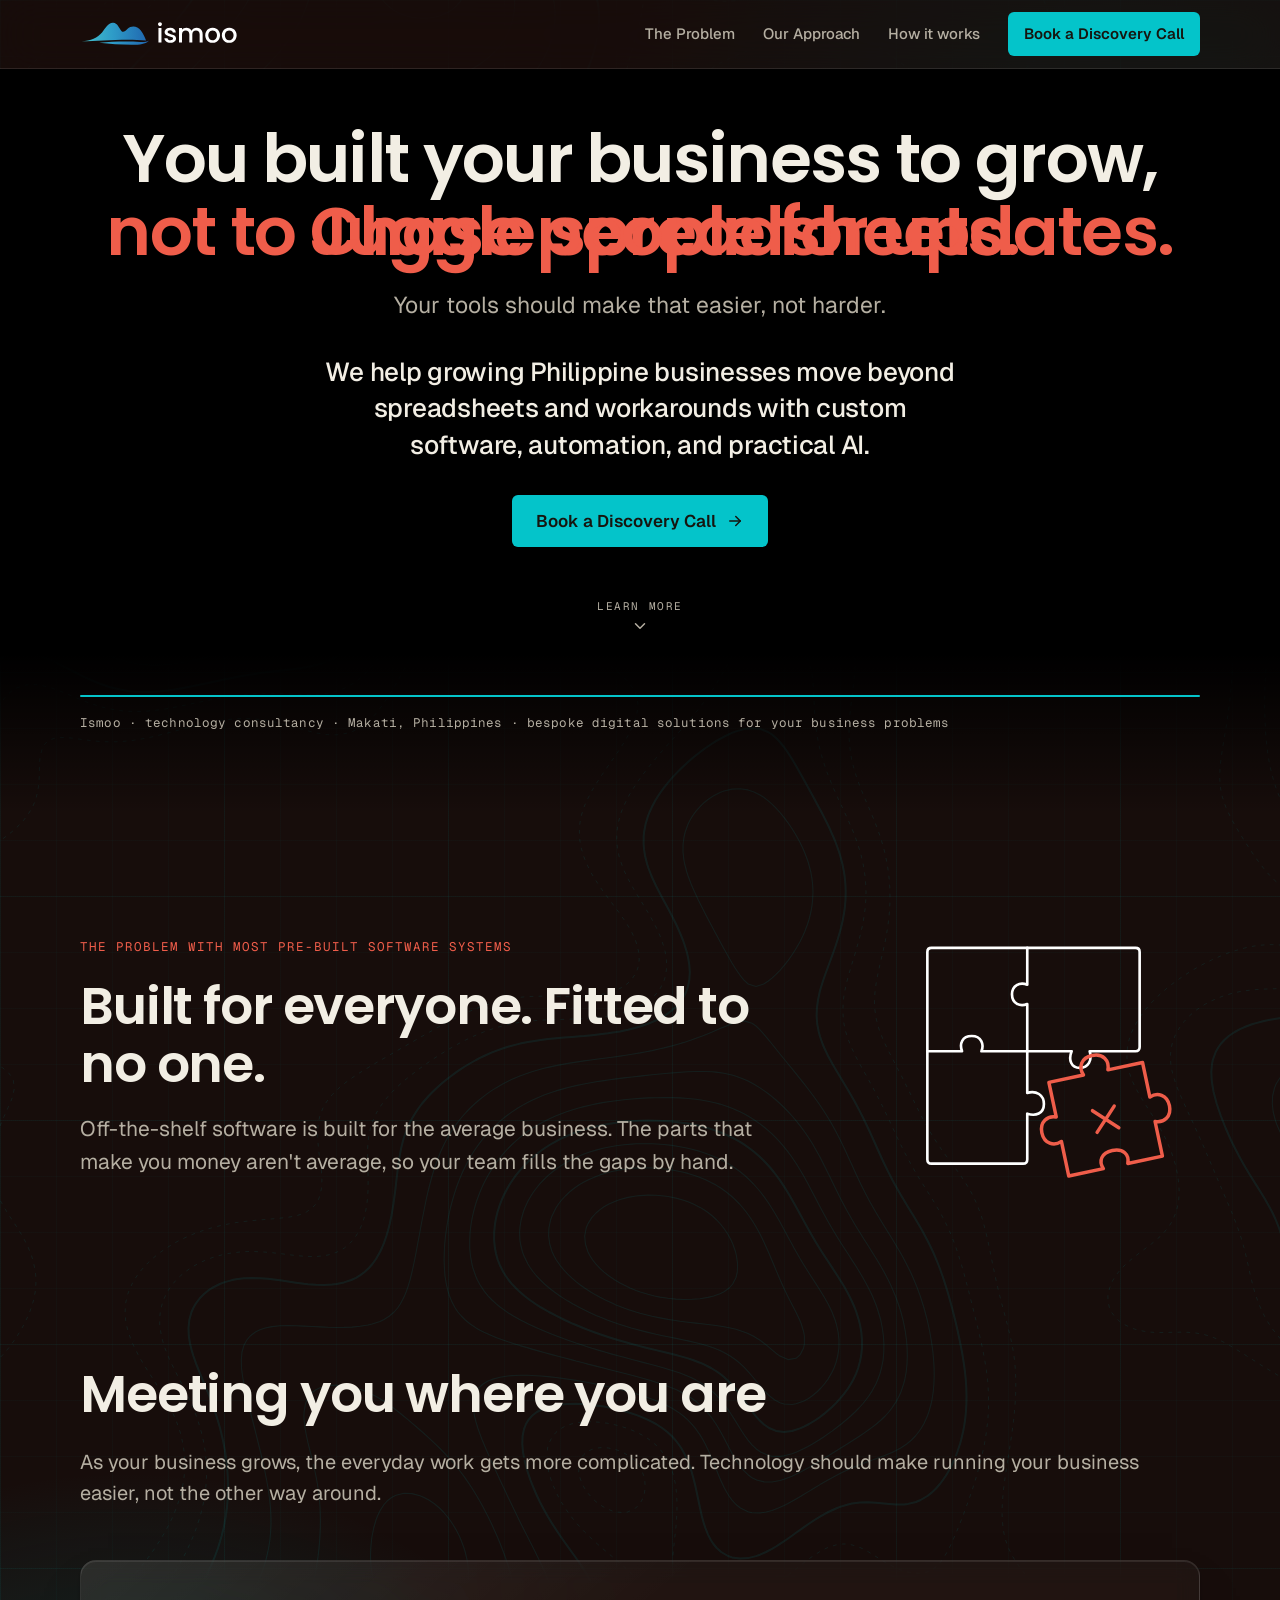
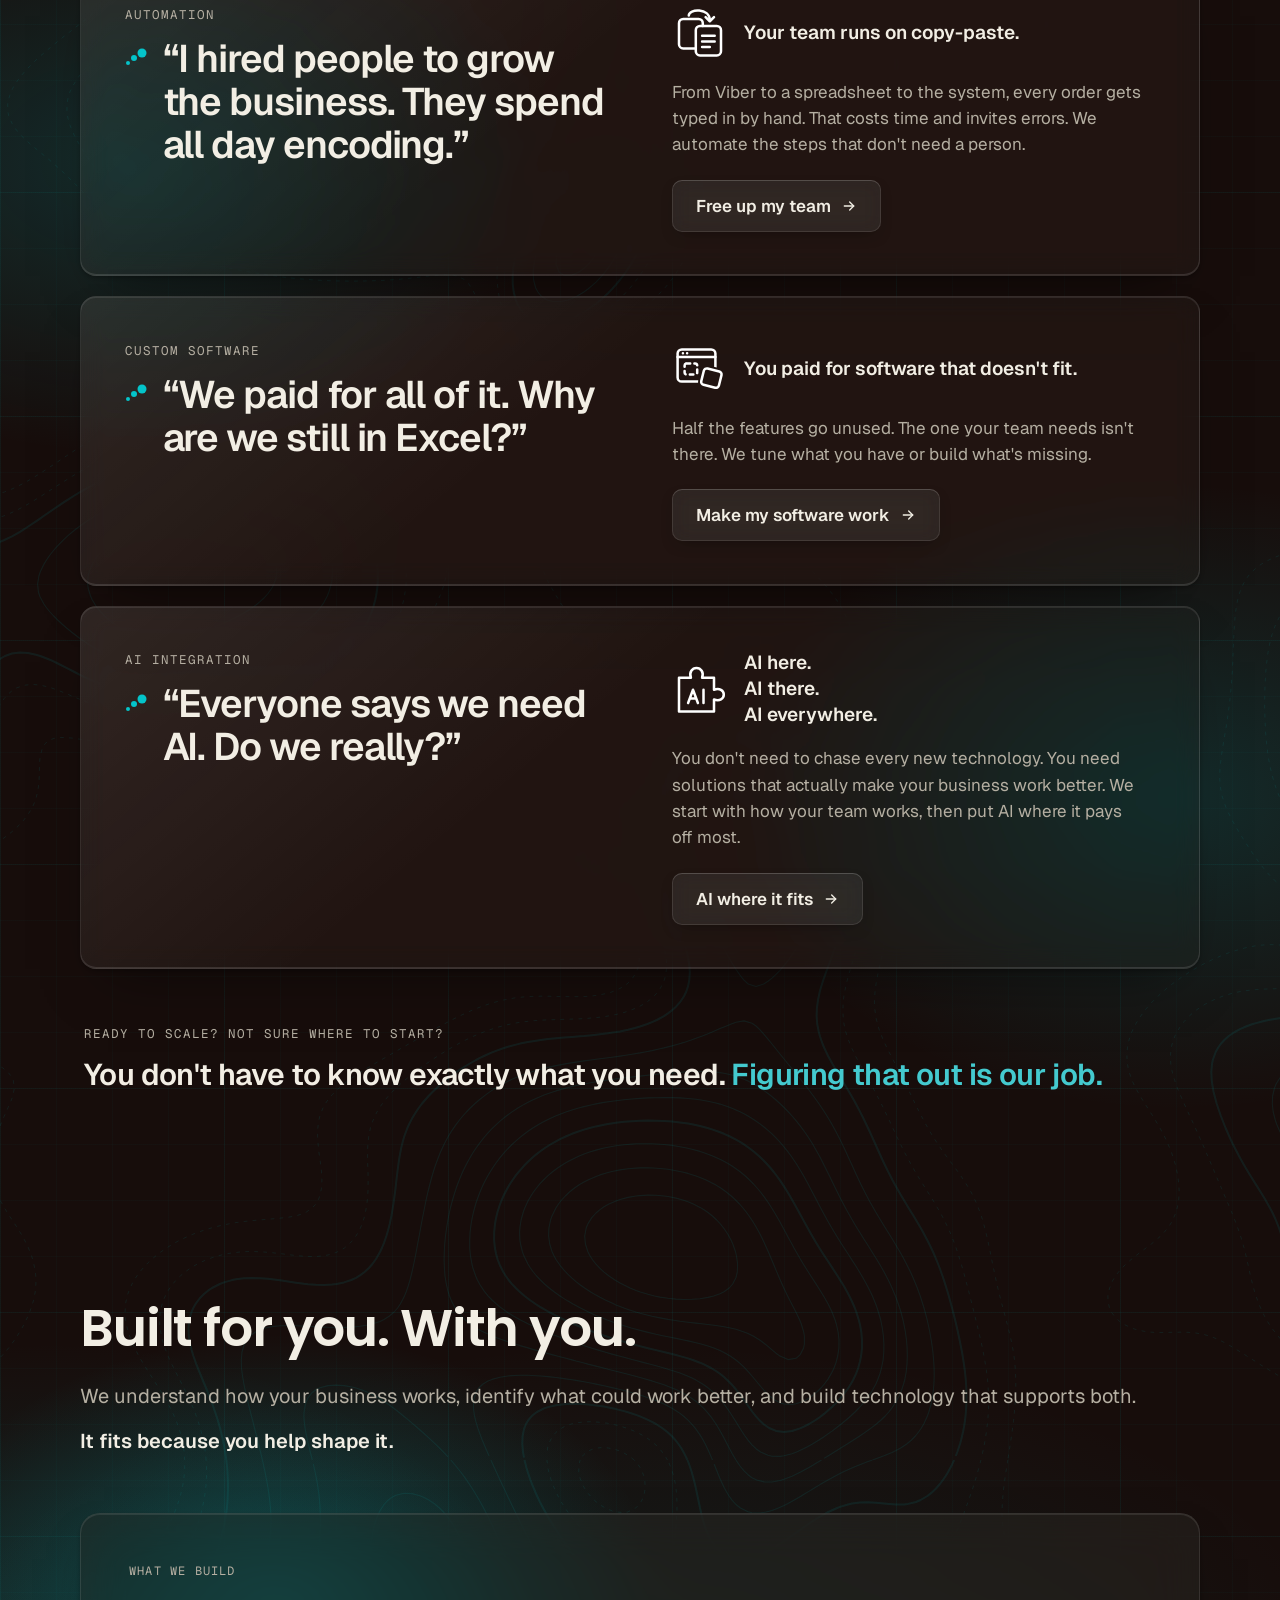
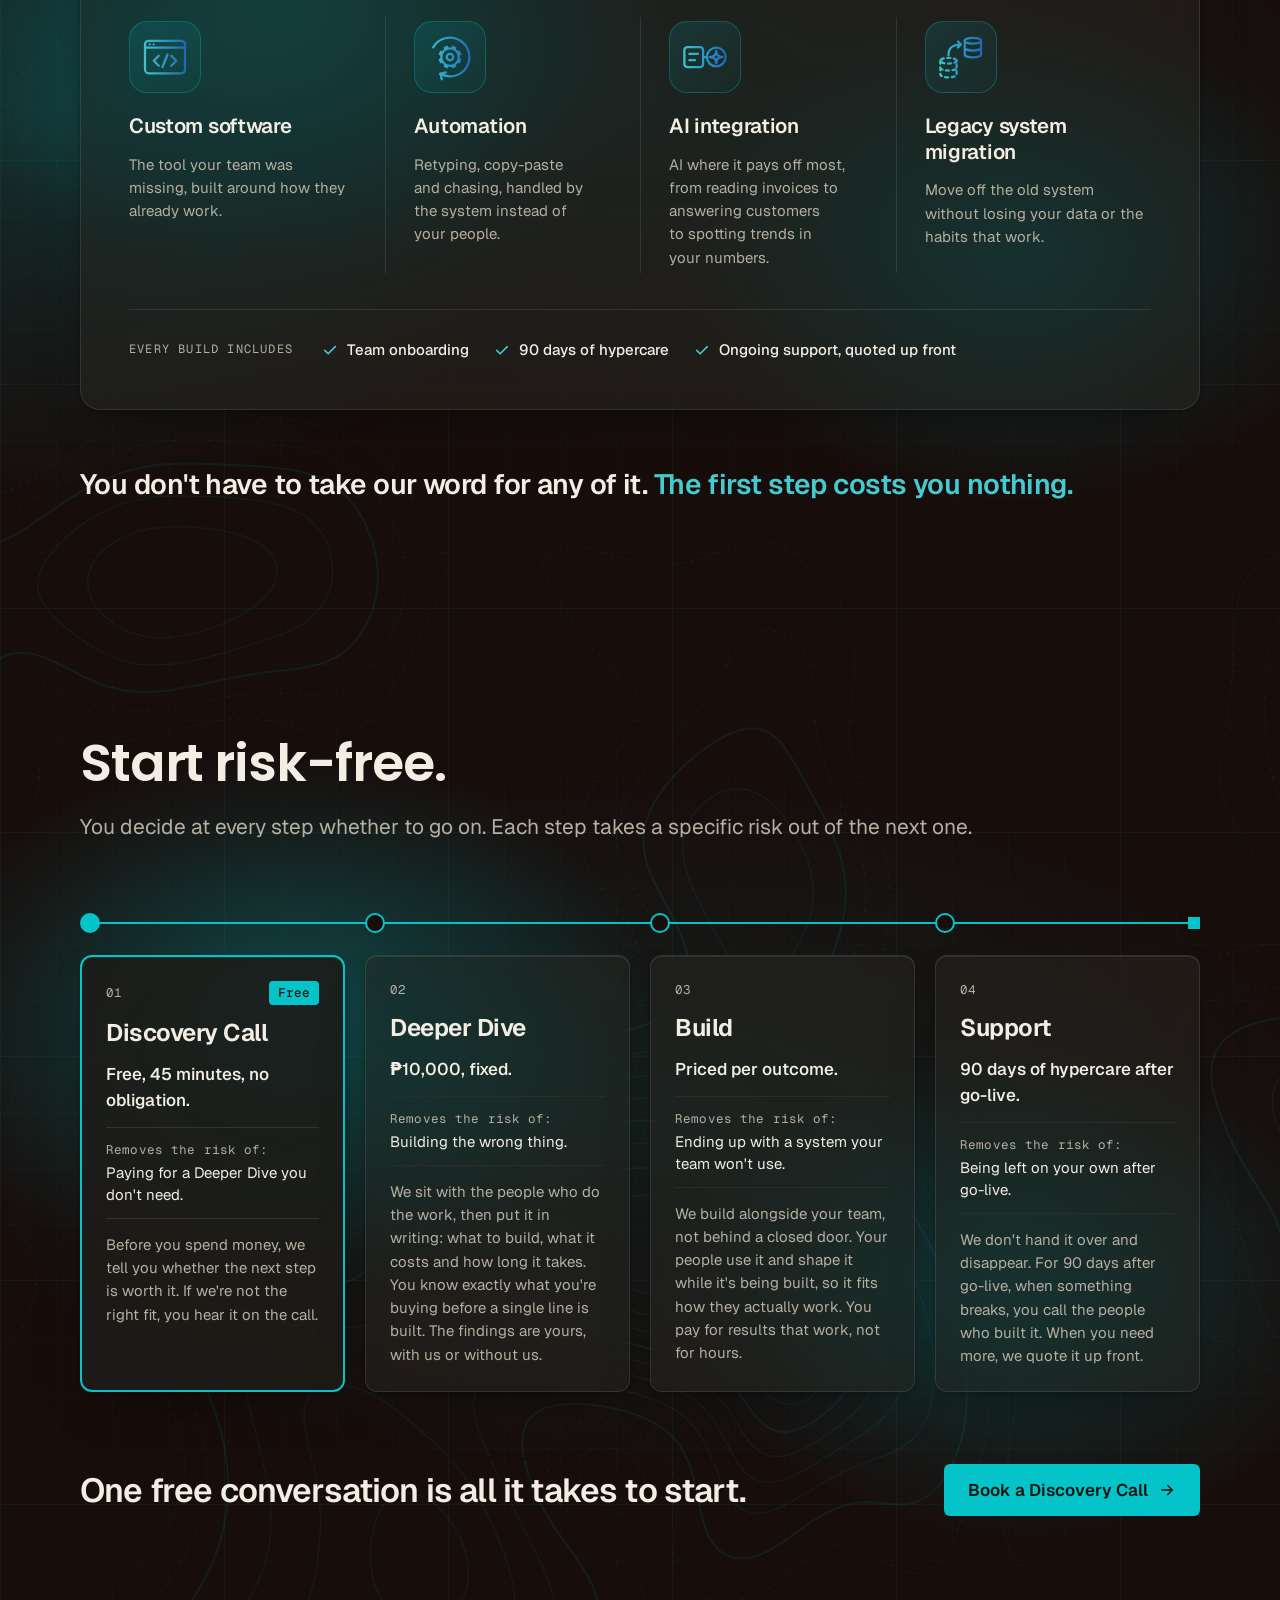
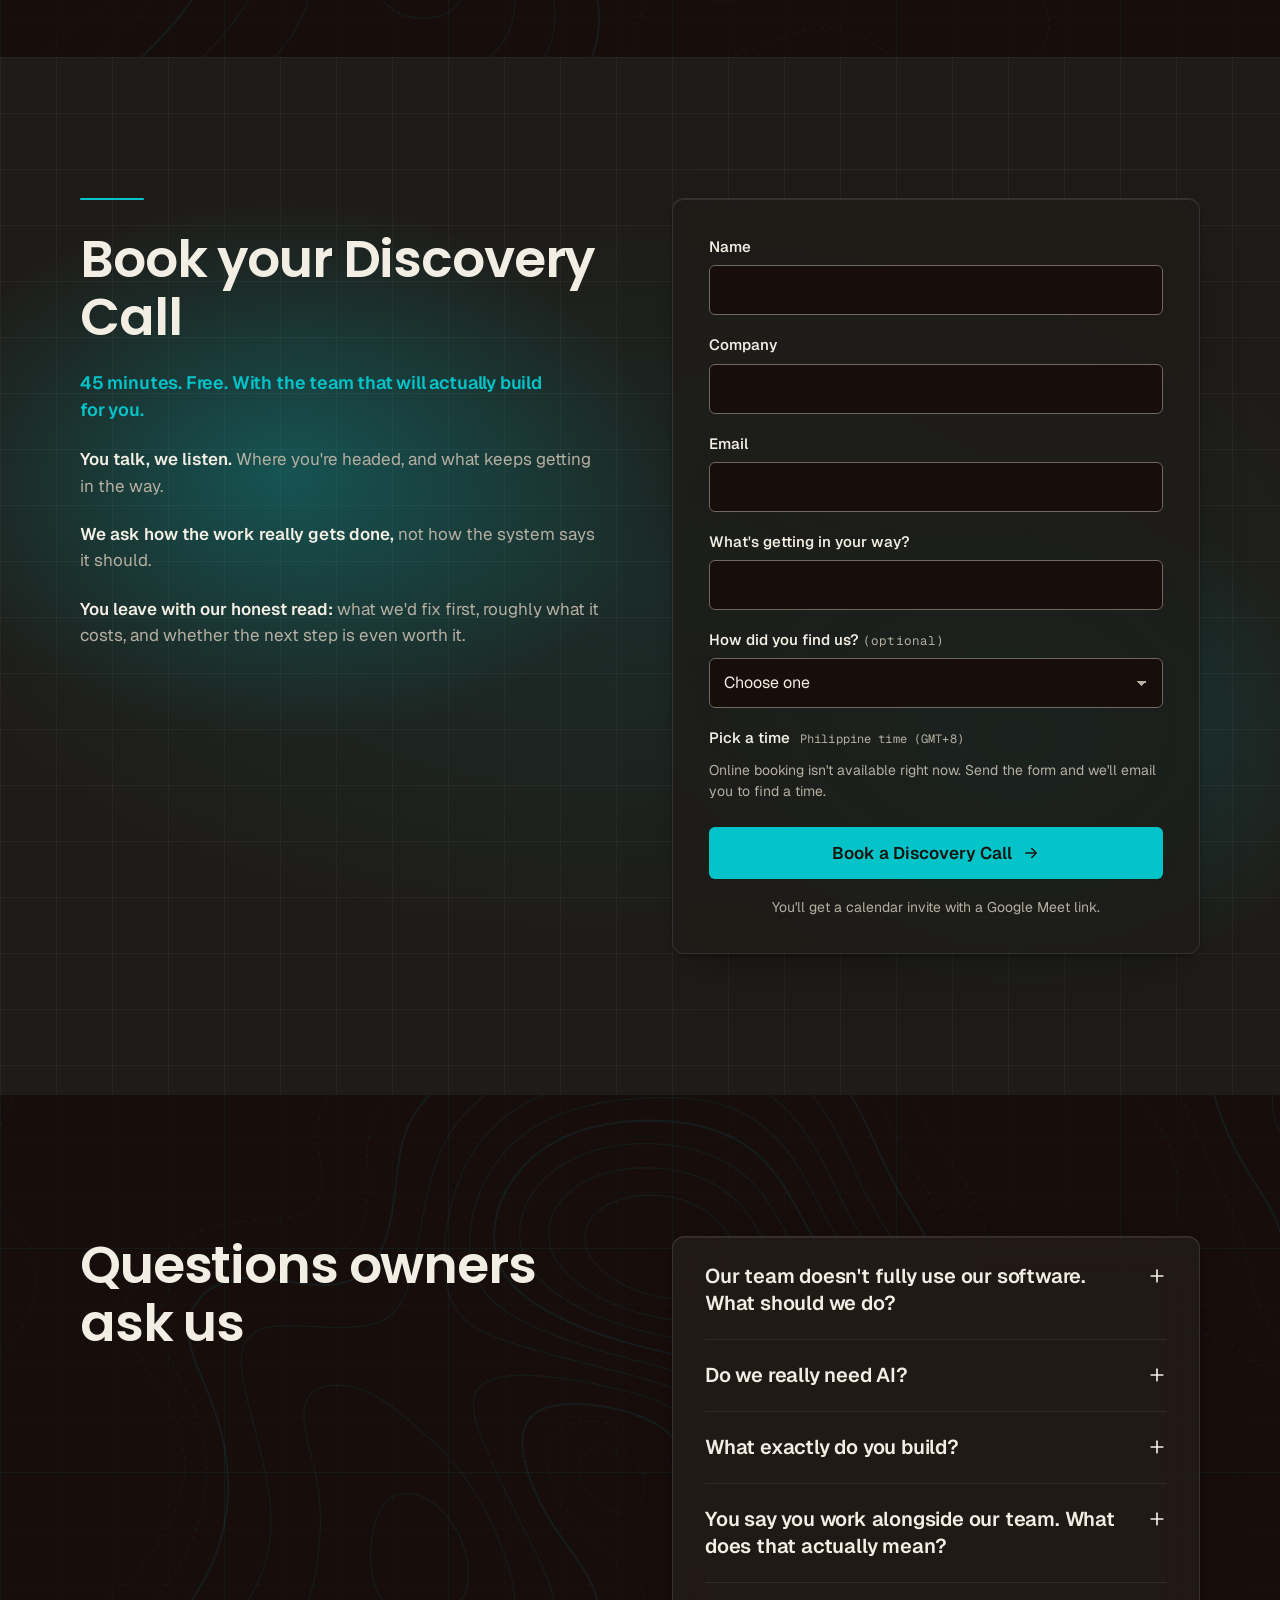
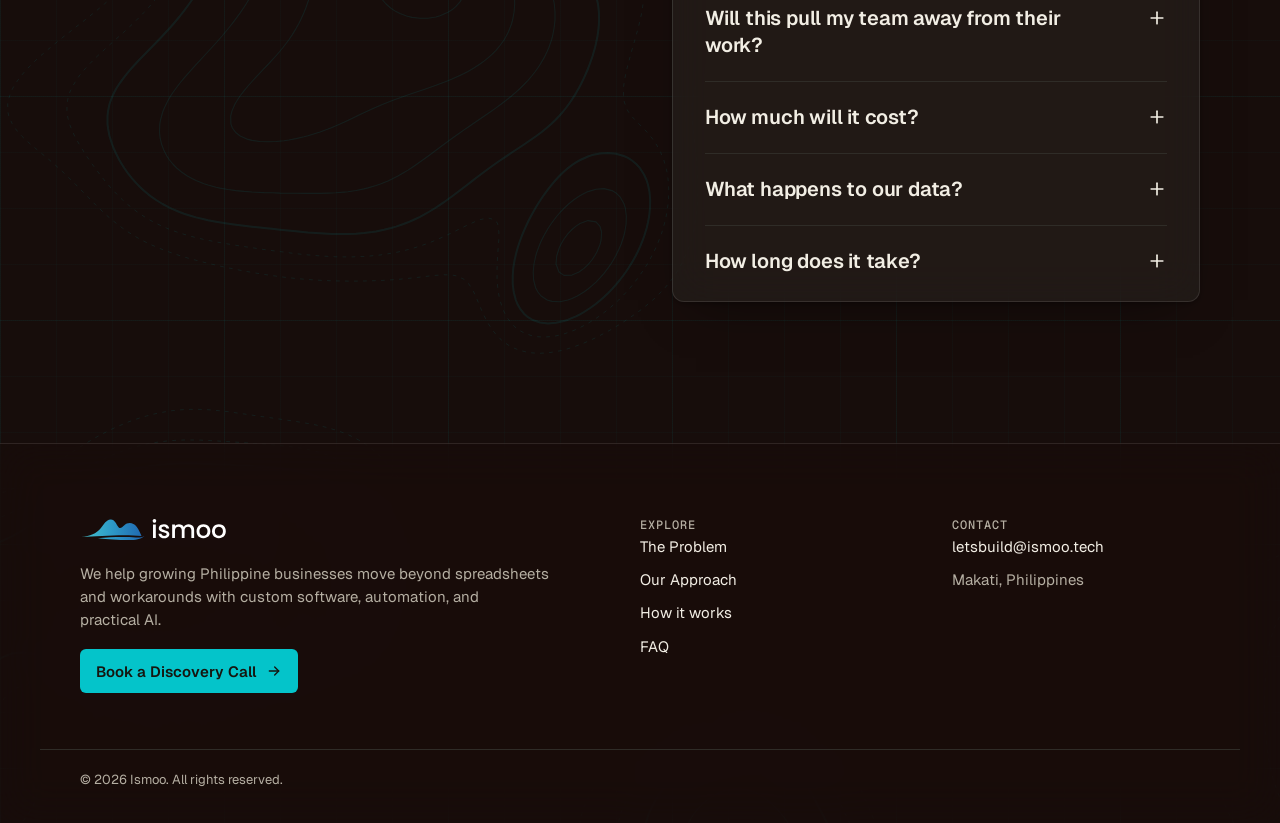
==== commit 7fe60c2b: "Shorter copy for doors 1 and 2 Co-Authored-By: Claude Opus 5.5 <noreply@anthropic.com>" ====
--- a/index.html
+++ b/index.html
@@ -88,7 +88,7 @@
 </div>
 <div class="door-main">
 <div class="door-tag"><span class="door-icon" aria-hidden="true"><img src="assets/icons/door1-copy-paste.svg" alt="" width="40" height="40"></span><p class="door-problem">Your team runs on copy-paste.</p></div>
-<p class="body">Orders arrive on Viber, go into a spreadsheet, then get typed into the system again. Every handoff costs time and invites errors. We learn where hands touch the work, then automate what doesn't need a person.</p>
+<p class="body">From Viber to a spreadsheet to the system, every order gets typed in by hand. That costs time and invites errors. We automate the steps that don't need a person.</p>
 <div class="cta"><a href="#book" class="btn btn-ghost" data-door="Free up my team">Free up my team <svg width="16" height="16" viewBox="0 0 24 24" fill="none" stroke="currentColor" stroke-width="2" stroke-linecap="round" stroke-linejoin="round" aria-hidden="true"><path d="M5 12h14"></path><path d="M13 6l6 6-6 6"></path></svg></a></div>
 </div>
 </article>
@@ -101,7 +101,7 @@
 </div>
 <div class="door-main">
 <div class="door-tag"><span class="door-icon" aria-hidden="true"><img src="assets/icons/door2-software-misfit.svg" alt="" width="40" height="40"></span><p class="door-problem">You paid for software that doesn't fit.</p></div>
-<p class="body">Half the features sit unopened, and the one screen your team needs doesn't exist. So they export, patch and work around it. We watch how your team really works, then tune what you have or build what's missing.</p>
+<p class="body">Half the features go unused. The one your team needs isn't there. We tune what you have or build what's missing.</p>
 <div class="cta"><a href="#book" class="btn btn-ghost" data-door="Make my software work">Make my software work <svg width="16" height="16" viewBox="0 0 24 24" fill="none" stroke="currentColor" stroke-width="2" stroke-linecap="round" stroke-linejoin="round" aria-hidden="true"><path d="M5 12h14"></path><path d="M13 6l6 6-6 6"></path></svg></a></div>
 </div>
 </article>
